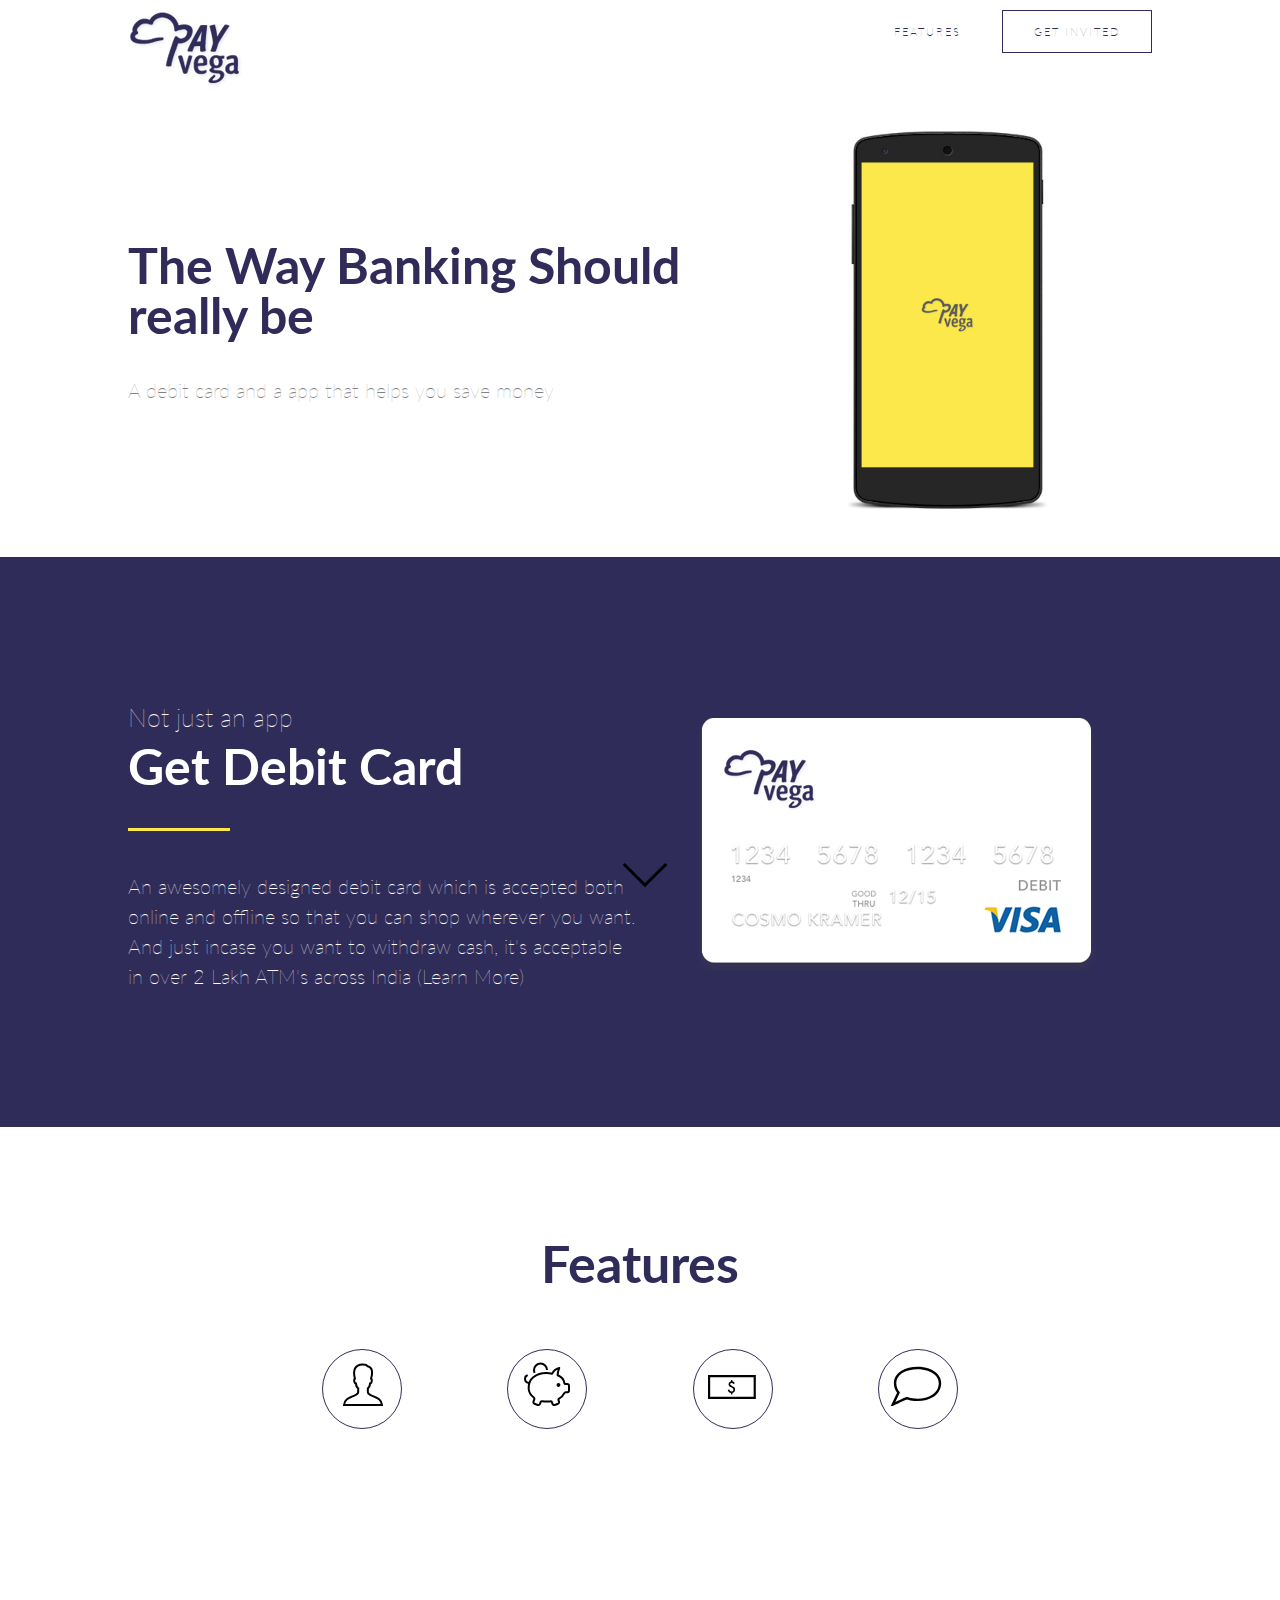
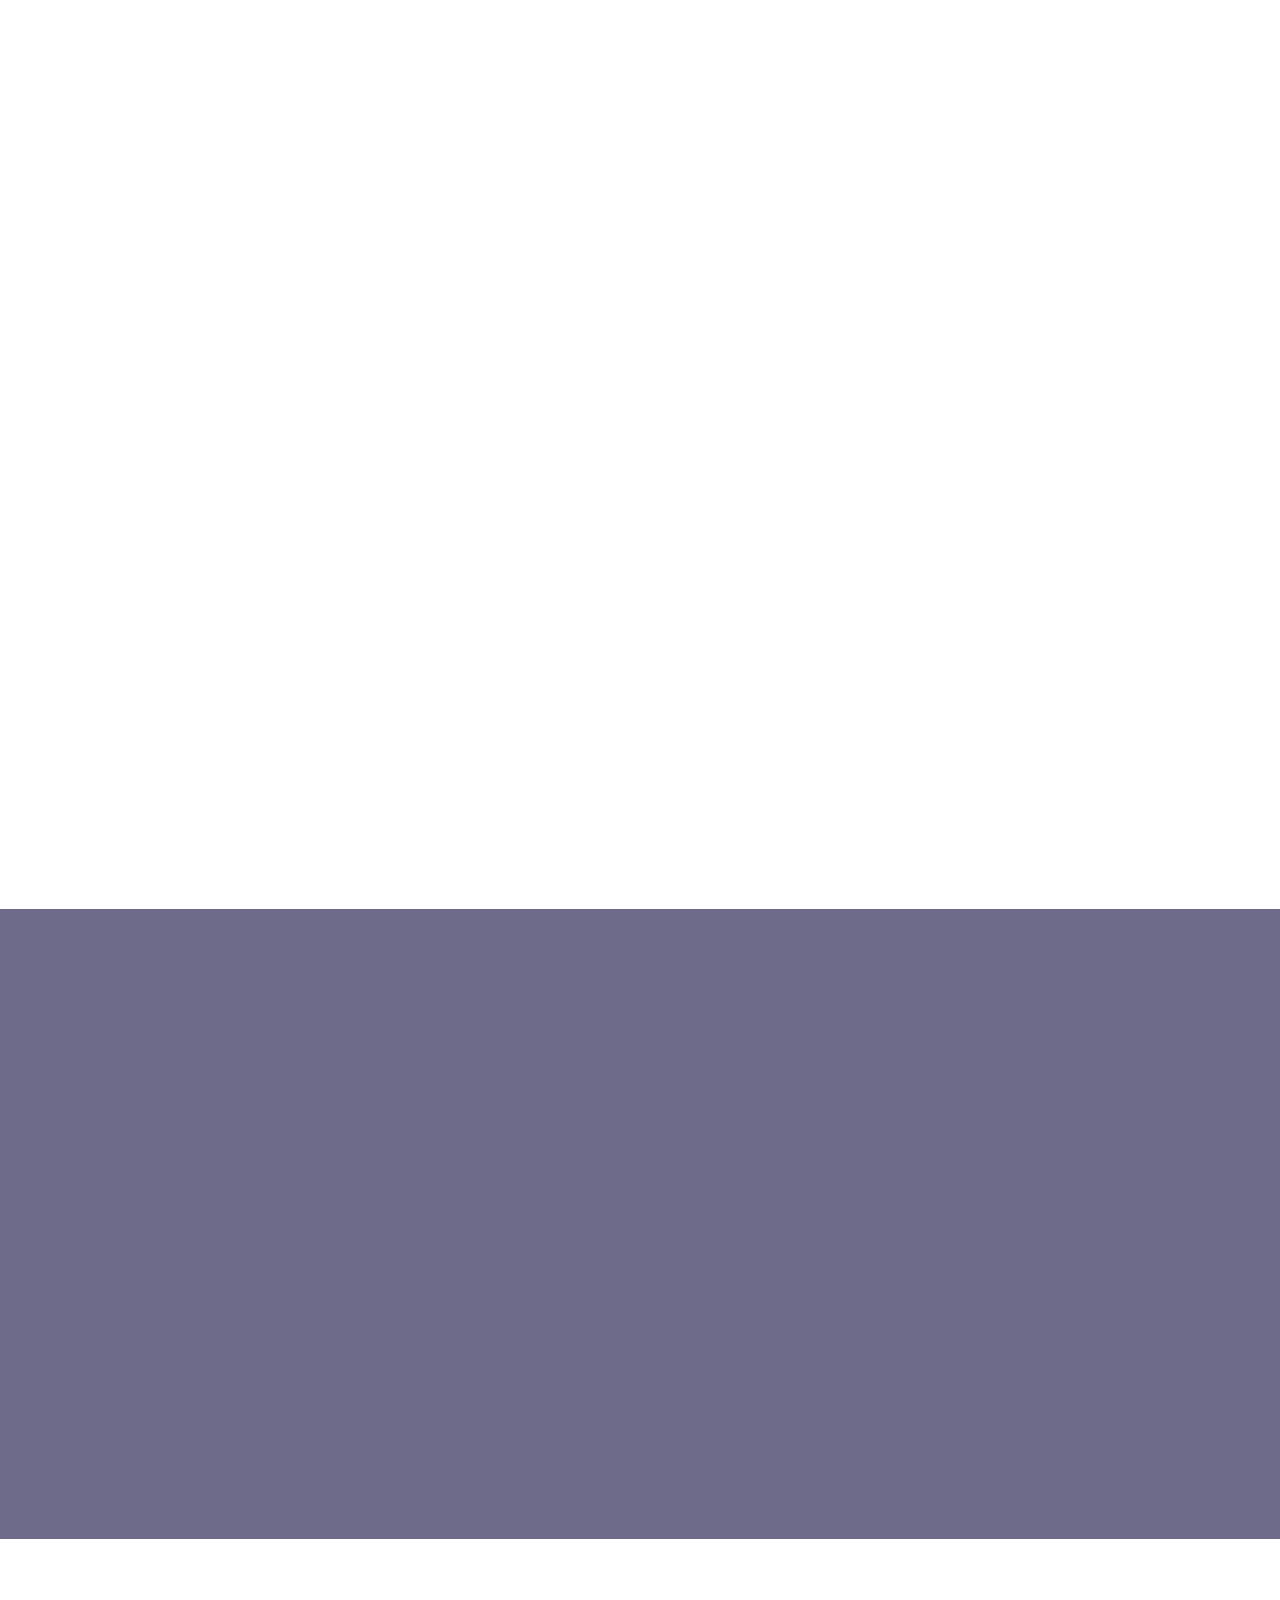
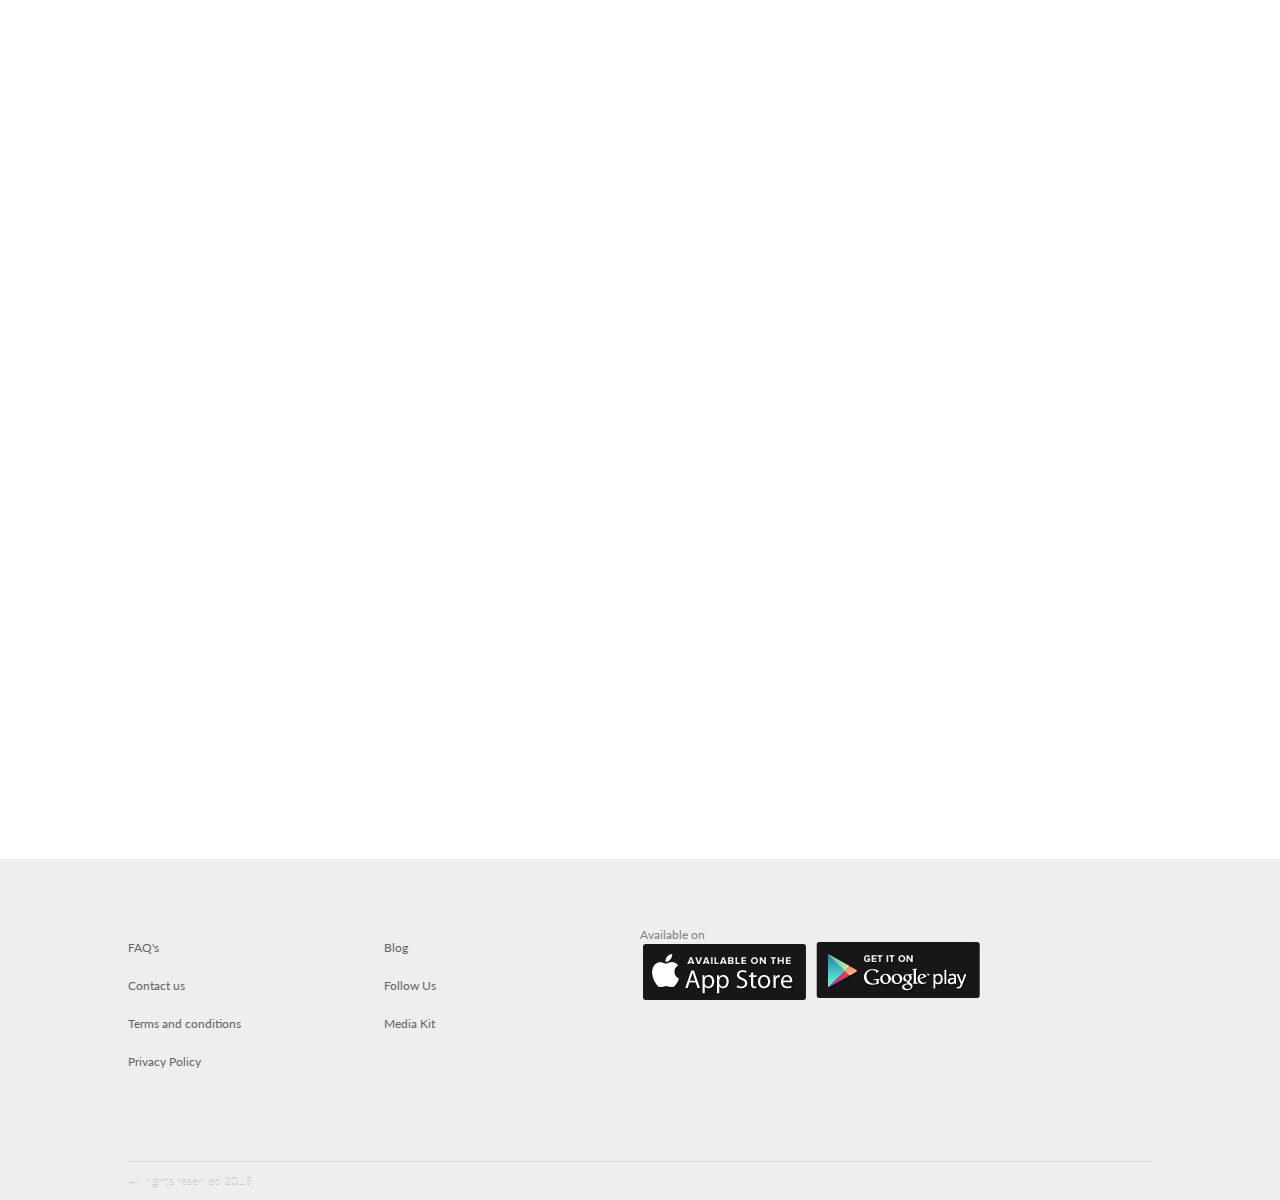
==== index.html @ f462da10 "1st commit" ====
<html>
	<head>
		<title>PayVega</title>
		<link href='http://fonts.googleapis.com/css?family=Lato:700,300' rel='stylesheet' type='text/css'>
		<meta name="viewport" content="width=device-width, initial-scale=1.0">
		<link rel="stylesheet" href="./css/base.css">
		<link rel="stylesheet" href="./css/style.css">
		<link rel="stylesheet" href="./css/animate.css">
		<script type="text/javascript" src="./js/wow.min.js"></script>
		<script type="text/javascript" src="./js/skrollr.min.js"></script>
	</head>
	<body>
		<div class="more-to-come bounce">
			<span class="icon">
				<svg xmlns="http://www.w3.org/2000/svg" xmlns:xlink="http://www.w3.org/1999/xlink" enable-background="new 0 0 50 50" height="50px" id="Layer_1" version="1.1" viewBox="0 0 50 50" width="50px" xml:space="preserve"><rect fill="none" height="50" width="50"/><polygon points="47.25,15 45.164,12.914 25,33.078 4.836,12.914 2.75,15 25,37.25 "/></svg>
			</span>
		</div>
		<header class="pg-header">
			<div class="wrapper">
				<nav class="pg-navbar">
					<a href="/">
						<img src="./img/payvega.png" alt="paynega">
					</a>
					<ul class="nav-links">
						<li><a href="" class="btn _uno">get invited</a></li>
						<li><a href="#features" class="btn features">features</a></li>
					</ul>
				</nav>
			</div>
		</header>
		<div class="clear">&nbsp;</div>
		<section class="banking-should">
			<div class="wrapper">
				<div class="container">
					<div class="div-60 wow bounceInDown center" data-wow-delay="0.1s">
						<h1>The Way Banking Should really be</h1>
						<p>A debit card and a app that helps you save money</p>
					</div>
					<div class="div-40 t-center imgSetion wow bounceInDown center" data-wow-delay="0.1s">
						<img src="./img/mobile.png" alt="PayVeg mobile">
					</div>
				</div>
			</div>
		</section>
		<div class="clear">&nbsp;</div>
		<section class="getting-card clearfix">
			<div class="wrapper">
				<div class="container">
					<div class="div-50 wow bounceInDown center" data-wow-delay="0.1s">
						<h1 class="yellow-br"><span>Not just an app</span><br>Get Debit Card</h1>
						<p>An awesomely designed debit card which is accepted both online and offline so that you can shop wherever you want. And just incase you want to withdraw cash, it's acceptable in over 2 Lakh ATM's across India (Learn More)</p>
					</div>
					<div class="div-50 t-center imgSetion wow bounceInDown center" data-wow-delay="0.1s">
						<img src="./img/card.png" alt="PayVeg mobile">
					</div>
				</div>
			</div>
		</section>
		<div class="clear">&nbsp;</div>
		<section class="quick-should" id="features">
			<div class="wrapper">
				<h2 class="head">Features</h2>
				<div class="list">
					<span class="icon">
						<i><?xml version="1.0" ?><svg enable-background="new 0 0 50 50" height="70px" id="Layer_1" version="1.1" viewBox="0 0 50 50" width="50px" xml:space="preserve" xmlns="http://www.w3.org/2000/svg" xmlns:xlink="http://www.w3.org/1999/xlink"><rect fill="none" height="50" width="50"/><path d="M30.933,32.528  c-0.146-1.612-0.09-2.737-0.09-4.21c0.73-0.383,2.038-2.825,2.259-4.888c0.574-0.047,1.479-0.607,1.744-2.818  c0.143-1.187-0.425-1.855-0.771-2.065c0.934-2.809,2.874-11.499-3.588-12.397c-0.665-1.168-2.368-1.759-4.581-1.759  c-8.854,0.163-9.922,6.686-7.981,14.156c-0.345,0.21-0.913,0.878-0.771,2.065c0.266,2.211,1.17,2.771,1.744,2.818  c0.22,2.062,1.58,4.505,2.312,4.888c0,1.473,0.055,2.598-0.091,4.21C19.367,37.238,7.546,35.916,7,45h38  C44.455,35.916,32.685,37.238,30.933,32.528z" fill="none" stroke="#000000" stroke-linecap="round" stroke-miterlimit="10" stroke-width="2"/></svg></i>
					</span>
					<span class="icon">
						<i><?xml version="1.0" ?><svg enable-background="new 0 0 50 50" height="60px" id="Layer_1" version="1.1" viewBox="0 -5 50 50" width="50px" xml:space="preserve" xmlns="http://www.w3.org/2000/svg" xmlns:xlink="http://www.w3.org/1999/xlink"><rect fill="none" height="50" width="50"/><g><path d="M25,10.062   c0-3.59-2.913-6.5-6.5-6.5c-3.593,0-6.5,2.91-6.5,6.5c0,1.007,0.23,1.955,0.642,2.8" fill="none" stroke="#000000" stroke-linejoin="round" stroke-miterlimit="10" stroke-width="2"/></g><path d="  M45.375,24.029h-1.627c-0.848,0-1.25-0.377-1.312-0.762c-0.443-2.789-2.255-6.413-6.809-8.003c-0.044-2.523,0.519-4.343,1.615-7.304  c-2.547,0.639-5.361,2.026-7.027,5.7c-1.877-0.459-3.883-0.707-5.978-0.707c-5.485,0-9.622,1.664-12.934,4.242  c-2.991,2.329-4.87,6.229-4.647,11.549c0.168,4.013,2.963,7.075,5.107,8.79c0.309,0.244,0.925,0.635,0.603,1.632  c-0.323,0.995-0.903,2.384-0.903,2.384c-0.338,0.886,0.111,1.881,0.996,2.218l3.218,1.216c0.886,0.338,1.881-0.109,2.218-0.996  c0,0,0.428-1.115,0.776-2.045c0.661-1.748,1.065-0.33,5.566-0.33c4.677,0,5.149-0.912,5.638,0.52  c0.313,0.935,0.703,1.855,0.703,1.855c0.334,0.887,1.33,1.334,2.219,0.996l3.214-1.216c0.888-0.337,1.338-1.332,0.999-2.218  l-0.516-1.365c0,0-0.525-0.9,0.6-1.511c2.242-1.22,3.932-3.071,5.028-5.357c0.233-0.49,0.577-1.156,1.626-1.156h1.627  c0.896,0,1.625-0.729,1.625-1.624v-4.879C47,24.761,46.271,24.029,45.375,24.029z" fill="none" stroke="#000000" stroke-linecap="round" stroke-linejoin="round" stroke-miterlimit="10" stroke-width="2"/><path d="M36.48,26.922c-1.059,0-1.916-0.857-1.916-1.914c0-1.055,0.857-1.912,1.916-1.912c1.056,0,1.91,0.857,1.91,1.912  C38.391,26.064,37.536,26.922,36.48,26.922z"/><path d="  M6.826,23.096c0,0-3.826-0.876-3.826-4.327c0-1.415,0.714-2.717,1.963-3.256" fill="none" stroke="#000000" stroke-linecap="round" stroke-linejoin="round" stroke-miterlimit="10" stroke-width="2"/></svg></i>
					</span>
					<span class="icon">
						<i><?xml version="1.0" ?><svg height="50px" version="1.1" viewBox="0 -10 23 20" width="50px" xmlns="http://www.w3.org/2000/svg" xmlns:sketch="http://www.bohemiancoding.com/sketch/ns" xmlns:xlink="http://www.w3.org/1999/xlink"><title/><defs><path d="M0,0 L0,11 L22,11 L21.9999999,0 L0,0 Z M1,1 L1,10 L21,10 L21,1 L1,1 Z M11.2127958,2.25244141 L11.2127958,2.9183636 C11.4800721,2.96139961 11.6986464,3.04973534 11.8685254,3.18337346 C12.0384043,3.31701157 12.2003532,3.52199578 12.3543768,3.79833222 L11.6918521,4.16866651 C11.4925275,3.80625806 11.2320503,3.62505655 10.9104128,3.62505655 C10.7110882,3.62505655 10.5457418,3.68394704 10.4143687,3.80172978 C10.2829957,3.91951253 10.2173101,4.06673876 10.2173101,4.24341287 C10.2173101,4.40423162 10.2705381,4.53786774 10.3769955,4.64432522 C10.481188,4.74851765 10.6918347,4.87196117 11.0089421,5.0146595 C11.2830135,5.13923741 11.5095154,5.25645213 11.6884546,5.36630719 C11.8673937,5.47616225 12.0021624,5.58205188 12.0927645,5.68397926 C12.3487154,5.9603157 12.476689,6.29440598 12.476689,6.68626012 C12.476689,7.0713191 12.361173,7.41107192 12.1301376,7.70552879 C11.9013673,7.9977206 11.5955898,8.19477724 11.2127958,8.29670462 L11.2127958,9 L10.6182225,9 L10.6182225,8.31708999 C10.1742721,8.2446083 9.83565179,8.09171953 9.60235135,7.85841909 C9.36905091,7.62511865 9.19690948,7.26498065 9.08592189,6.7779943 L9.83338558,6.62170644 C9.93531296,6.96599446 10.059889,7.21174901 10.2071174,7.35897744 C10.361141,7.49941072 10.5661252,7.5696263 10.8220762,7.5696263 C11.071232,7.5696263 11.2796137,7.48921813 11.4472276,7.32839938 C11.6125765,7.16984568 11.6952497,6.96486148 11.6952497,6.71344062 C11.6952497,6.48920039 11.6261666,6.30913139 11.4879984,6.17322822 C11.4177817,6.10754169 11.3141571,6.03336232 11.1771214,5.9506879 C11.0400857,5.86801347 10.865113,5.77797897 10.6521981,5.6805817 C10.2127778,5.4835221 9.92398793,5.3023206 9.78581971,5.13697174 C9.56610958,4.89008098 9.45625617,4.59449603 9.45625617,4.250208 C9.45625617,4.0871242 9.48230389,3.93536793 9.5344001,3.79493466 C9.58649632,3.65450139 9.66180819,3.52709408 9.76033799,3.41270891 C9.85886779,3.29832374 9.98061255,3.19922917 10.1255759,3.11542221 C10.2705393,3.03161526 10.4347532,2.96592971 10.6182225,2.9183636 L10.6182225,2.25244141 L11.2127958,2.25244141 Z" id="path-1"/></defs><g fill="none" fill-rule="evenodd" id="miu" stroke="none" stroke-width="1"><g id="business_money_cash_salary_outline_stroke"><use fill="#000000" fill-rule="evenodd" xlink:href="#path-1"/><use fill="none" xlink:href="#path-1"/></g></g></svg></i>
					</span>
					<span class="icon">
						<i><svg xmlns="http://www.w3.org/2000/svg" xmlns:xlink="http://www.w3.org/1999/xlink" style="enable-background:new 0 0 91.635 72.824;" version="1.1" viewBox="-20 -30 140 100" xml:space="preserve"><g id="chat"><path d="M0,72.824L12.421,46.77c-3.786-4.877-5.704-10.579-5.704-16.97c0-9.335,4.712-17.143,13.627-22.577   C27.983,2.565,38.218,0,49.165,0C63.571,0,76.672,4.508,84.21,12.06c4.939,4.947,7.437,10.932,7.425,17.786   c-0.017,9.946-4.717,18.279-13.591,24.099c-7.654,5.019-17.907,7.783-28.869,7.783c-6.609,0-13.133-1.038-18.926-3.007   c-9.608,3.688-24.41,11.153-24.562,11.23L0,72.824z M49.165,4.351c-10.159,0-19.59,2.339-26.556,6.586   c-5.265,3.21-11.541,9.088-11.541,18.862c0,5.814,1.871,10.943,5.561,15.247l0.921,1.075L9.368,63.284   c5.497-2.663,13.895-6.601,20.089-8.916l0.746-0.279l0.749,0.269c5.515,1.975,11.816,3.019,18.223,3.019   c10.124,0,19.529-2.511,26.483-7.071c5.293-3.471,11.607-9.84,11.626-20.467c0.01-5.657-2.061-10.605-6.153-14.705   C74.391,8.382,62.441,4.351,49.165,4.351z"/></g><g id="Слой_1"/></svg></i>
					</span>
				</div>
				<div class="clear">&nbsp;</div>
				<div class="container">
					<div class="div-40 t-center imgSetion wow bounceInDown center" data-wow-delay="0.1s">
						<img src="./img/mobile-1.png" alt="PayVeg mobile">
					</div>
					<div class="div-60 wow bounceInDown center" data-wow-delay="0.1s">
						<h1>Quick account opening<br></span></span></h1>
						<p>Body - No branches. Open your account online with a few simple steps and we will mail your debit card immediately. No xeroxes no paperwork, really easy (Learn More)</p>
					</div>
				</div>
			</div>
		</section>
		<div class="clear">&nbsp;</div>
		<section class="safe-secure">
			<div class="wrapper">
				<div class="container">
					<div class="div-100">
						<div class="box-720 wow bounceInDown center" data-wow-delay="0.1s">
							<h1 class="yellow-br"><span>PayVega was built to be</span><br>Safe and Secure</h1>
							<p>At PayVega, we value your security as much as you do, Our team works constantly to protect the security of tour account, and takes steps 24 x 7 x 365 to provide. A secure experience for you</p>
							<a href="" class="btn _trans">Learn more</a>
						</div>
					</div>
				</div>
			</div>
		</section>
		<div class="clear">&nbsp;</div>
		<section class="whats-now t-center">
			<div class="wrapper">
				<div class="container">
					<div class="div-100">
						<div class="box-720 wow bounceInDown center" data-wow-delay="0.1s">
							<h1>What Now?</h1>
							<p>Let's get started. Enter your email address.</p>
							<input class="input-text" type="text" placeholder="Enter Email Address">
							<a href="" class="btn _cuatro">Send invite</a>
						</div>
					</div>
				</div>
			</div>
		</section>
		<div class="clear">&nbsp;</div>
		<footer class="pg-footer">
			<div class="wrapper">
				<div class="div-25">
					<ul>
						<li><a href="./faqs.html">FAQ's</a></li>
						<li><a href="./contact-us.html">Contact us</a></li>
						<li><a href="./terms.html">Terms and conditions</a></li>
						<li><a href="./privacy-policy.html">Privacy Policy</a></li>
					</ul>
				</div>
				<div class="div-25">
					<ul>
						<li><a href="">Blog</a></li>
						<li><a href="">Follow Us</a></li>
						<li><a href="">Media Kit</a></li>
					</ul>
				</div>
				<div class="div-50">
					<label>Available on</label><br>
					<a href=""><img src="./img/apple.png" alt="Payveg on IOS"></a>
					<a href=""><img src="./img/android.png" alt="Payveg on Google play"></a>
				</div>
				<div class="div-100 all-right-div">
					All rights reserved 2015
				</div>
			</div>
		</footer>
		<script src="https://ajax.googleapis.com/ajax/libs/jquery/2.1.3/jquery.min.js"></script>
		<script type="text/javascript">
			//new WOW().init();
			var wow = new WOW(
			    {
			    	boxClass:     'wow',      // default
			    	animateClass: 'animated', // default
			    	offset:       '0',     // default
			    	mobile:       true,       // default
			    	live:         true,        // default
			    	lazyLoad:     true,
			    	lazyLoadOffset: '0'
			    }
			  )
			wow.init();
			$(document).ready(function(){
				$(".features").on("click", function(){
					$("html,body").animate({scrollTop: $("#features").offset().top}, "slow");
				});
			});
			$(window).on("scroll", function(){
				if($(window).scrollTop() <= $(".whats-now").offset().top){
					$(".more-to-come").fadeIn();
				} else {
					$(".more-to-come").fadeOut();
				}
			});

			// var s = skrollr.init({
			// 	edgeStrategy: 'set',
			// 	easing: {
			// 		WTF: Math.random,
			// 		inverted: function(p) {
			// 			return 1-p;
			// 		}
			// 	}
			// });
		</script>
	</body>
</html>
---- css/base.css ----
html, body, div, span, object, iframe,h1, h2, h3, h4, h5, h6, p, blockquote, pre,abbr, address, cite, code,del, dfn, em, img, ins, kbd, q, samp,small, strong, sub, sup, var,b, i,dl, dt, dd, ol, ul, li,fieldset, form, label, legend,table, caption, tbody, tfoot, thead, tr, th, td,article, aside, canvas, details, figcaption, figure,footer, header, hgroup, menu, nav, section, summary,time, mark, audio, video, textarea  { margin:0;    padding:0;    border:0;    outline:0;    font-size:12px;    vertical-align:baseline;    background:transparent; }
body {line-height:1;  color:#828282; background: #ffffff}
article,aside,details,figcaption,figure,footer,header,hgroup,menu,nav,section {display:block;}
ul { list-style:none;}
blockquote, q { quotes:none;}
blockquote:before, blockquote:after,q:before, q:after { content:''; content:none;}
a { margin:0; padding:0; vertical-align:baseline; background:transparent;}
/* change colours to suit your needs */
ins { background-color:#ff9; color:#000; text-decoration:none;}/* change colours to suit your needs */mark { background-color:#ff9; color:#000; font-style:italic; font-weight:bold;}del { text-decoration: line-through;}abbr[title], dfn[title] { border-bottom:1px dotted; cursor:help;}table { border-collapse:collapse; border-spacing:0;}/* change border colour to suit your needs */hr { display:block; height:1px; border:0; border-top:1px solid #cccccc; margin:1em 0; padding:0;}input, select { vertical-align:middle;}
a{text-decoration:none;}
* {
  -webkit-box-sizing: border-box;
  -moz-box-sizing: border-box;
  box-sizing: border-box;
}
.clearfix:after {
	visibility: hidden;
	display: block;
	font-size: 0;
	content: " ";
	clear: both;
	height: 0;
}


* html .clearfix             { zoom: 1; } /* IE6 */
*:first-child+html .clearfix { zoom: 1; } /* IE7 */

.pt-color {
	background: #312b59;
}
.p-color {
	background: #2f2c59;
}
.s-color {
	background: #fce84b;
}

::-moz-selection { /* Code for Firefox */
    color: #fff;
    background: #fce84b;
}
::selection { /* Code for Firefox */
    color: #fff;
    background: #fce84b;
}
::-webkit-selection { /* Code for Firefox */
    color: #fff;
    background: #fce84b;
}
::-o-selection { /* Code for Firefox */
    color: #fff;
    background: #fce84b;
}
::-ms-selection { /* Code for Firefox */
    color: #fff;
    background: #fce84b;
}
---- css/style.css ----
.list span, .btn {
  transition: all 200ms,transform 200ms;
  -moz-transition: all 200ms,-moz-transform 200ms;
  -webkit-transition: all 200ms,-webkit-transform 200ms;
  -o-transition: all 200ms,-o-transform 200ms;
}
body {
	font-size: 20px;
	font-family: 'Lato', sans-serif;
}
.clear {
    clear: both;
    display: block;
    overflow: hidden;
    visibility: hidden;
    width: 0;
    height: 10px;
}
.container {
	display: table;
	height: 100%;
	width: 100%;
}
.wrapper {
	max-width: 1400px;
	width: 1024px;
	margin: 0 auto;
	clear: both;
}

.all-right-div {
	padding: 13px 0;
	margin-top: 80px;
	border-top: 1px solid #dadada;
	color: #c7c7c7;
	font-weight: 100;
}

.pg-footer {
	width: 100%;
	background: #eeeeee;
	display: inline-block;
	padding-top: 70px;
}
.pg-footer li a {
	color: #646464;
	padding: 13px 0;
	display: inline-block; 
}

h1 {
	font-size: 50px;
	position: relative;
}

.ta-center {
	color: #302c59;
	margin: 100px auto;
	text-align: center;
}

h1 span {
	font-size: 25px;
	font-weight: 100;
	line-height: 48px;
}
.head {
	font-size: 52px;
	color: #302c59;
	width: 100%;
	text-align: center;
}
h1+p {
	font-size: 20px;
	font-weight: 100;
	margin-top: 35px;
	line-height: 30px;
}

.pg-navbar {
	/*padding-top: 50px;*/
	padding-top: 10px;
	width: 100%;
}
.nav-links {
	float: right;
}
.nav-links li {
	float: right;
}
.nav-links li a{
	color: #322c58;
}
.div-75 {
	float: left;
	width: 75%;
}
.div-60 {
	float: left;
	width: 60%;
}
.div-50 {
	width: 50%;
	float: left;
}
.div-100 {
	width: 100%;
	float: left;
}
.div-40 {
	width: 40%;
	float: left;
}
.div-30 {
	width: 30%;
	float: left;
}
.div-25 {
	width: 25%;
	float: left;
}
/*  Div coloums */
.coloum3 >div{
	width: 33.3333%;
	float: left;
}
.container [class*='div']{
    display: table-cell;
    vertical-align: middle;
    float: none;
	position: relative;
	z-index: 1;
}
.t-center {
	text-align: center;
}

.banking-should h1 {
	color: #312b59;
}
.quick-should h1, .whats-now h1{
	color: #57557a
}
.available a{
	float: left;
	margin-top: 25px;
}
.banking-should {
	/*padding: 100px 0;*/
	height: 450px;
}
.banking-should img {
	width: 200px;
}
.getting-card {
	background: #302c59;
	color: #ffffff;
	height: 570px;
}
.safe-secure {
	height: 630px;
	background: url("../img/safe-bg.jpg") no-repeat;
	background-attachment: fixed;
	background-size: cover;
	overflow: hidden;
	color: #ffffff;
	position: relative;
	text-align: center;
}
.safe-secure:after {
	content: "";
	position: absolute;
	top: 0;
	left: 0;
	height: 100%;
	width: 100%;
	background-color: rgba(48,44,89,.7); 
}
.box-720 {
	width: 720px;
	margin: 0 auto

}
.safe-secure p {
	margin-bottom: 80px;
	line-height: 35px
}
.btn {
	display: inline-block;
	padding: 15px;
	font-weight: 100;
	text-align: center;
	border: 1px solid transparent;
	background-color: transparent;
	font-size: 11px;
	text-transform: uppercase;
	min-width: 150px;
	letter-spacing: 2px;
}
._trans {
	color: #ffffff;
	border-color: rgba(139,135,154, .6);
}
._trans:hover {
	background: rgba(139,135,154, .6);
}
._cuatro {
	color: #ffffff;
	background-color: #302c59;
	border-color: rgba(139,135,154, .6);
}
._cuatro:hover {
	background-color: #57557A;
}
._uno:hover {
	color: #ffffff;
	background-color: #57557A;
}
._uno {
	color: #302c59;
	border-color: #302c59;
}

.input-text {
	font-size: 18px;
	text-align: center;
	font-weight: 100;
	padding:20px 0;
	width: 100%;
	outline: 0;
	margin: 50px 0 30px;
}
.quick-should {
	padding: 100px 0;
}
.list  {
	width: 100%;
	display: inline-block;
	margin: 60px 0;
	text-align: center;
}
.list > span {
	width: 80px;
	height: 80px;
	border-radius: 50%;
	border: 1px solid #302c59;
	display: inline-block;
	margin-left: 10%;
	cursor: pointer;
	vertical-align: top;
}
.list i{
	position: relative;
	display: inline-block;
	width: 100%;
}
.list span:hover {
	background: #fce84a;
	box-shadow: 0 0 0 10px #fce84a;
}
.list span:first-child {
	margin-left: 0;
}

/*contact us*/
.contact-us {
	background: #fce84a;
}
.contact-us .page-head {
	text-align: center;
	color: #2f2c58;
	height: 295px;
	display: table;
	width: 100%;
}
.contact-us .page-head>div {
	display: table-cell;
	vertical-align: middle;
}

.contact-us-details {
	text-align: center;
	margin: 110px 0;
	display: inline-block;
	width: 100%;
	color: #4c4c4c;
}
.contact-us-details h3 {
	font-size: 20px;
	color: #302c59;
	margin: 30px 0;
}
.contact-us-details p {
	font-size: 18px;
	line-height: 30px;
}
.contact-us-details .icon {
	display: inline-block;
	width: 55px;
}.contact-us-details .icon svg {
	fill: #302c59;
}
.contact-us-details p a {
	border-bottom: 1px solid #cfcfcf;
	display: inline-block;
	padding-bottom: 8px;
	margin-bottom: 8px;
	color: #4c4c4c;
}

/*Faq*/
.faq {
	background: url("../img/safe-bg.jpg") no-repeat;
	background-attachment: fixed;
	background-size: cover;
	overflow: hidden;
	color: #ffffff;
	position: relative;
}

.faq:after {
	content: "";
	position: absolute;
	top: 0;
	left: 0;
	height: 100%;
	width: 100%;
	background-color: rgba(48,44,89,.8); 
}
.faq .wrapper {
	position: relative;
	z-index: 1;
}
.faq .nav-links li a {
	color: #ffffff
}
.faq .nav-links li a._uno {
	background: #ffffff;
	color: #322c58
}

.faq .page-head {
	text-align: center;
	display: table;
	position: relative;
	height: 290px;
	z-index: 1;
	width: 100%;
}
.faq .page-head>div {
	display: table-cell;
	vertical-align: middle;
}
.faq .yellow-br:after {
	left: 40%;
}
.faq-list a{
	display: inline-block;
	padding: 28px 0 15px;
	font-size: 16px;
	color: #666666;
	border-bottom: 1px solid #f1f1f1;
	width: 100%;
}
.faq-list a._active {
	color: #302c59;
	position: relative;
}
.faq-list a._active:after {
	content: "";
	position: absolute;
	bottom: 14px;
	right: 10px;
	border: 8px solid transparent;
	border-left-color: #302c59;
}
.faq-list a:hover {
	color: #302c59;
}
.faq-container .div-25{
	padding-right: 40px;
}
.faq-container .div-75{
	padding-left: 40px;
}
.faq-container {
	padding: 100px 0;
	font-size: 14px;
}
.faq-container .block {
	display: none;
}
.faq-container .block h1 {
	font-size: 30px;
	font-weight: normal;
}
.faq-container .block .box {
	margin-top: 60px;	
}
.faq-container .question {
	font-size: 18px;
	color: #302c59;
	margin-bottom: 30px;
}
.faq-container .answer {
	font-size: 14px;
	line-height: 22px;
}
.faq-container .block .yellow-br {
	margin-bottom: 50px;
}
.faq-container .block .yellow-br:after {
	bottom: -25px;
	width: 60px;
}
/* Resposive code starts here */
@media (max-width: 1024px) {
	.wrapper  {
		width: 90%;
	}
}
@media (max-width: 720px) {
	/*Coloums 100*/
	.coloum3>div {
		width: 100%;
	}
	/*Div 100*/
	.div-25, .div-30,.div-40,.div-50,.div-60, .box-720 {
		width: 100%;
		float: left;
	}
	.container .div-25, .container .div-30, .container .div-40, .container .div-50,.div-60, .container .box-720{
		display: inline-block !important;
		width: 100%;
		float: left;
		padding: 20px 0;
		text-align: center;
	}
	h1.yellow-br:after{
		left: 40%;
	}
	.banking-should {
		padding: 50px 0;
		height: auto;
	}
	.container img {
		width: 80%
	}
	.pg-navbar {
		text-align: center;
	}
	.nav-links {
		display: none;
	}
	.getting-card {
		height: auto;
		padding-bottom: 40px;
	}
}
h1.yellow-br {
	margin-bottom: 80px;
}
h1.blue-br {
	margin-bottom: 70px;
}
.yellow-br:after{
	content: "";
	position: absolute;
	width: 20%;
	height: 3px;
	background: #fce84a;
	bottom: -40px;
	left: 0;
}
.blue-br:after{
	content: "";
	position: absolute;
	width: 20%;
	height: 3px;
	background: #2f2c58;
	bottom: -40px;
	left: 40%;
}
.safe-secure h1.yellow-br:after{
	left: 40%;
}

/* More to come */

@-moz-keyframes bounce {
	0%, 20%, 50%, 80%, 100% {
		-moz-transform: translateY(0);
		transform: translateY(0);
	}
	40% {
		-moz-transform: translateY(-30px);
		transform: translateY(-30px);
	}
	60% {
		-moz-transform: translateY(-15px);
		transform: translateY(-15px);
	}
}
@-webkit-keyframes bounce {
	0%, 20%, 50%, 80%, 100% {
		-webkit-transform: translateY(0);
		transform: translateY(0);
	}
	40% {
		-webkit-transform: translateY(-30px);
		transform: translateY(-30px);
	}
	60% {
		-webkit-transform: translateY(-15px);
		transform: translateY(-15px);
	}
}
@keyframes bounce {
	0%, 20%, 50%, 80%, 100% {
		-moz-transform: translateY(0);
		-ms-transform: translateY(0);
		-webkit-transform: translateY(0);
		transform: translateY(0);
	}
	40% {
		-moz-transform: translateY(-30px);
		-ms-transform: translateY(-30px);
		-webkit-transform: translateY(-30px);
		transform: translateY(-30px);
	}
	60% {
		-moz-transform: translateY(-15px);
		-ms-transform: translateY(-15px);
		-webkit-transform: translateY(-15px);
		transform: translateY(-15px);
	}
}
.bounce {
	-moz-animation: bounce 2s infinite;
	-webkit-animation: bounce 2s infinite;
	animation: bounce 2s infinite;
}

.more-to-come {
	position: fixed;
	bottom: 0;
	left: 0;
	width: 100%;
	text-align: center;
	z-index: 2;
}
.more-to-come span {
	width: 40px;
	display: inline-block;
}

*/


html, body {
	width:100%;
	height:100%;
	padding:0;
	margin:0;
	overflow-x:hidden;
}

.skrollable {
	/*
	 * First-level skrollables are positioned relative to window
	 */
	position:fixed;

	/*
	 * Skrollables by default have a z-index of 100 in order to make it easy to position elements in front/back without changing each skrollable
	 */
	z-index:100;
}

.skrollr-mobile .skrollable {
	/*
		May cause issues on Android default browser (see #331 on GitHub).
	*/
	position:absolute;
}

.skrollable .skrollable {
	/*
	 * Second-level skrollables are positioned relative their parent skrollable
	 */
	position:absolute;
}

.skrollable .skrollable .skrollable {
	/*
	 * Third-level (and below) skrollables are positioned static
	 */
	position:static;
}
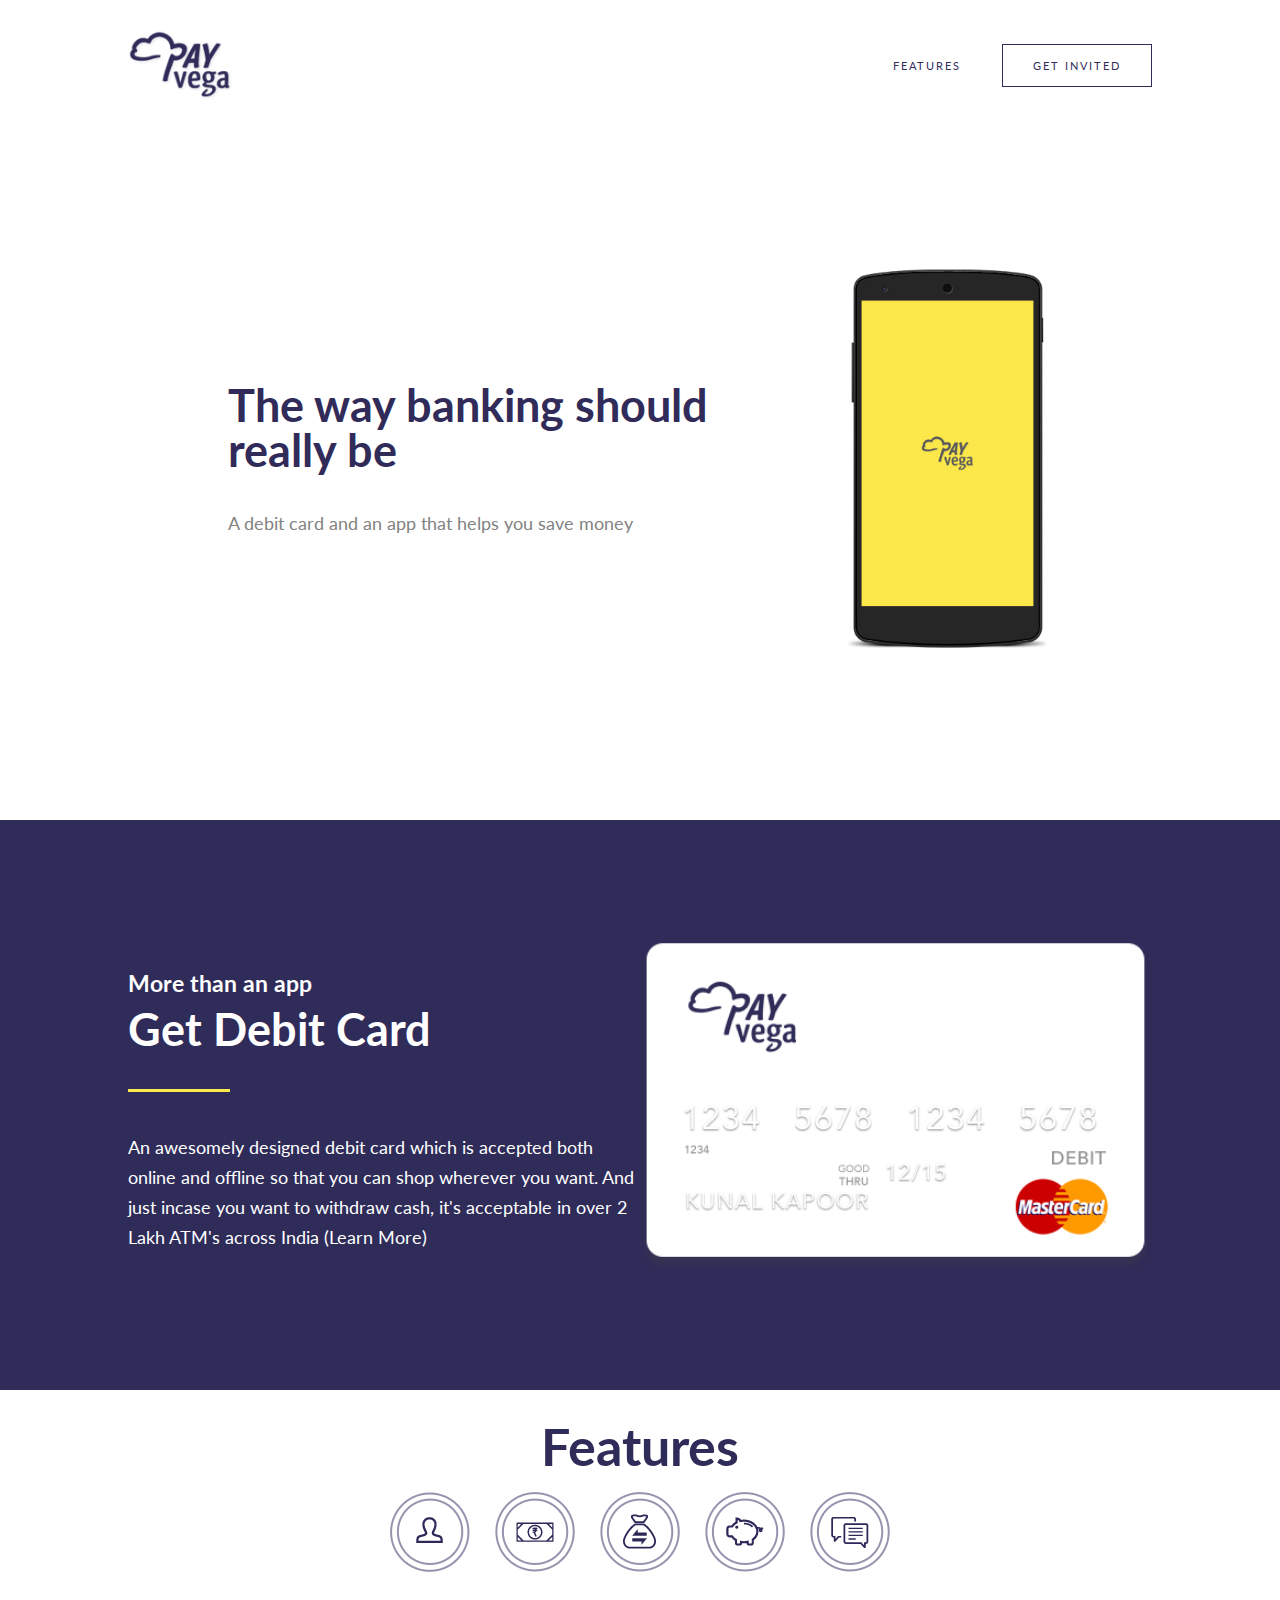
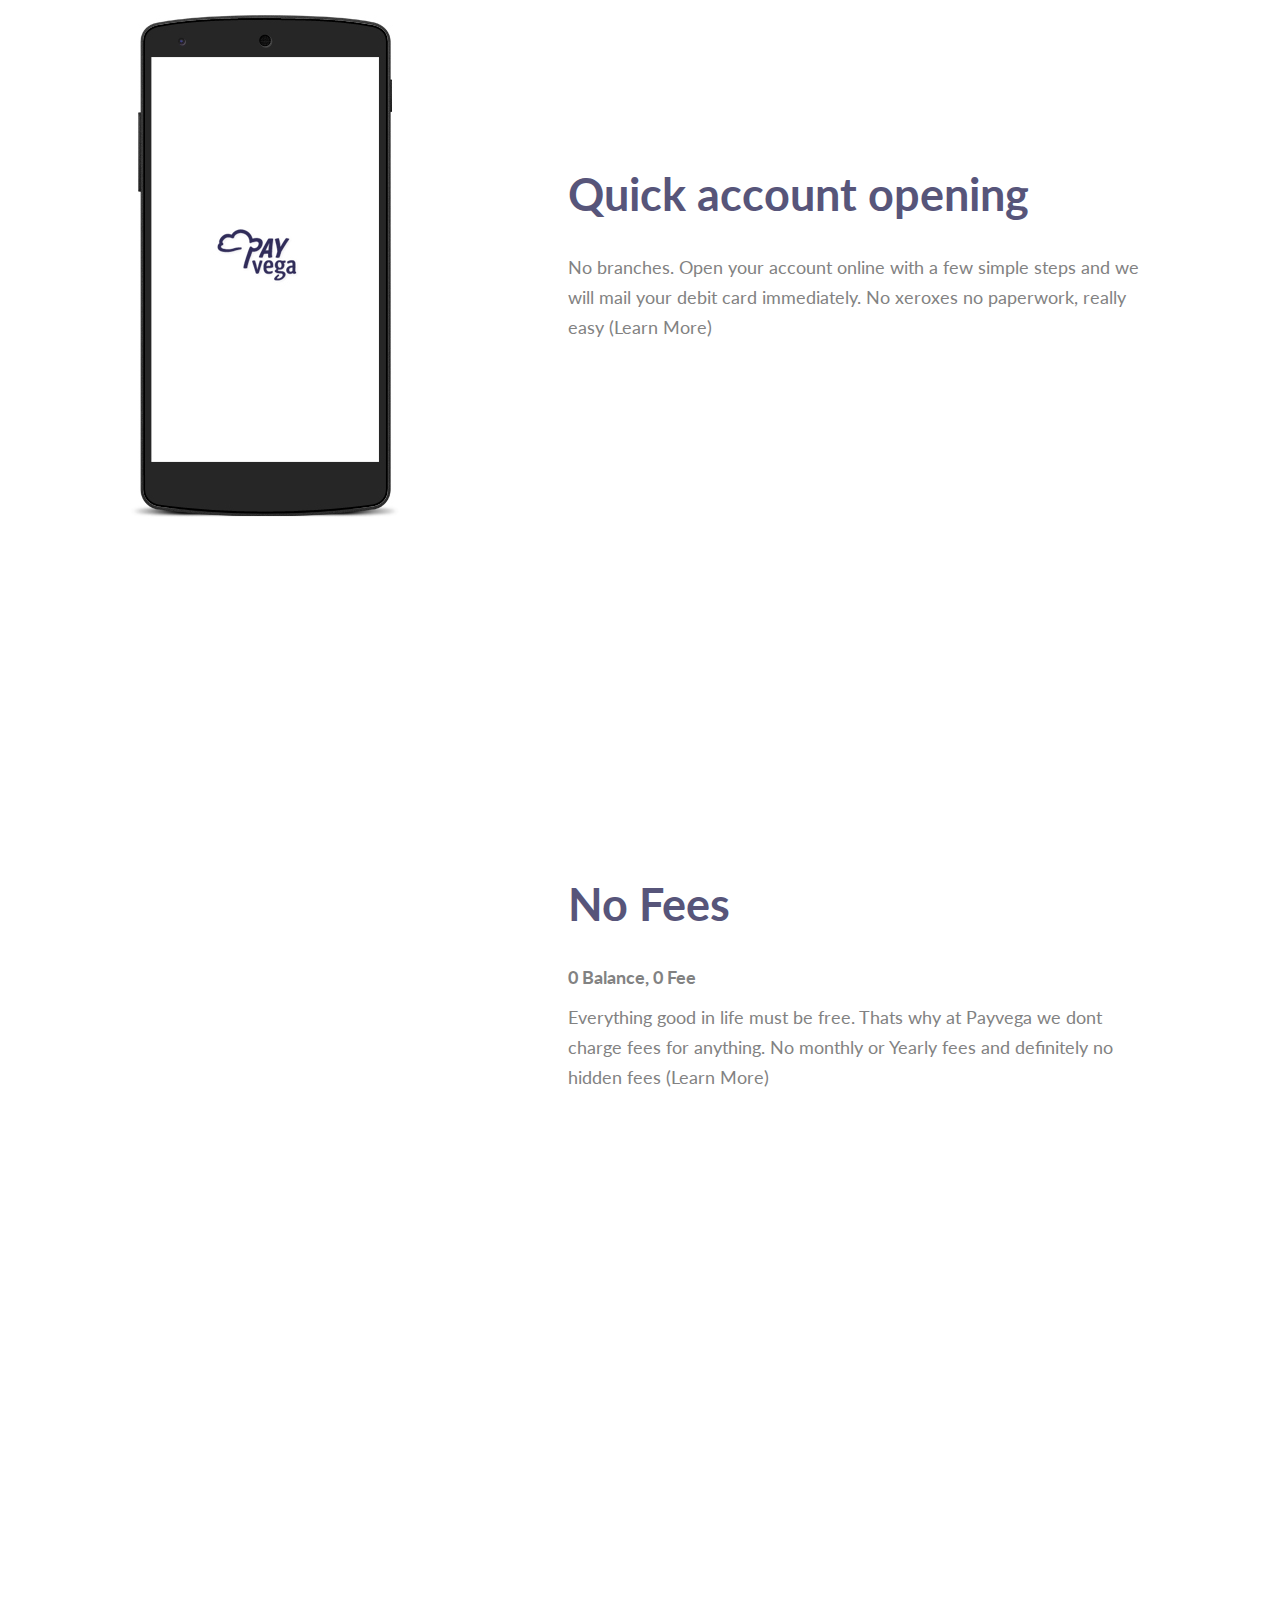
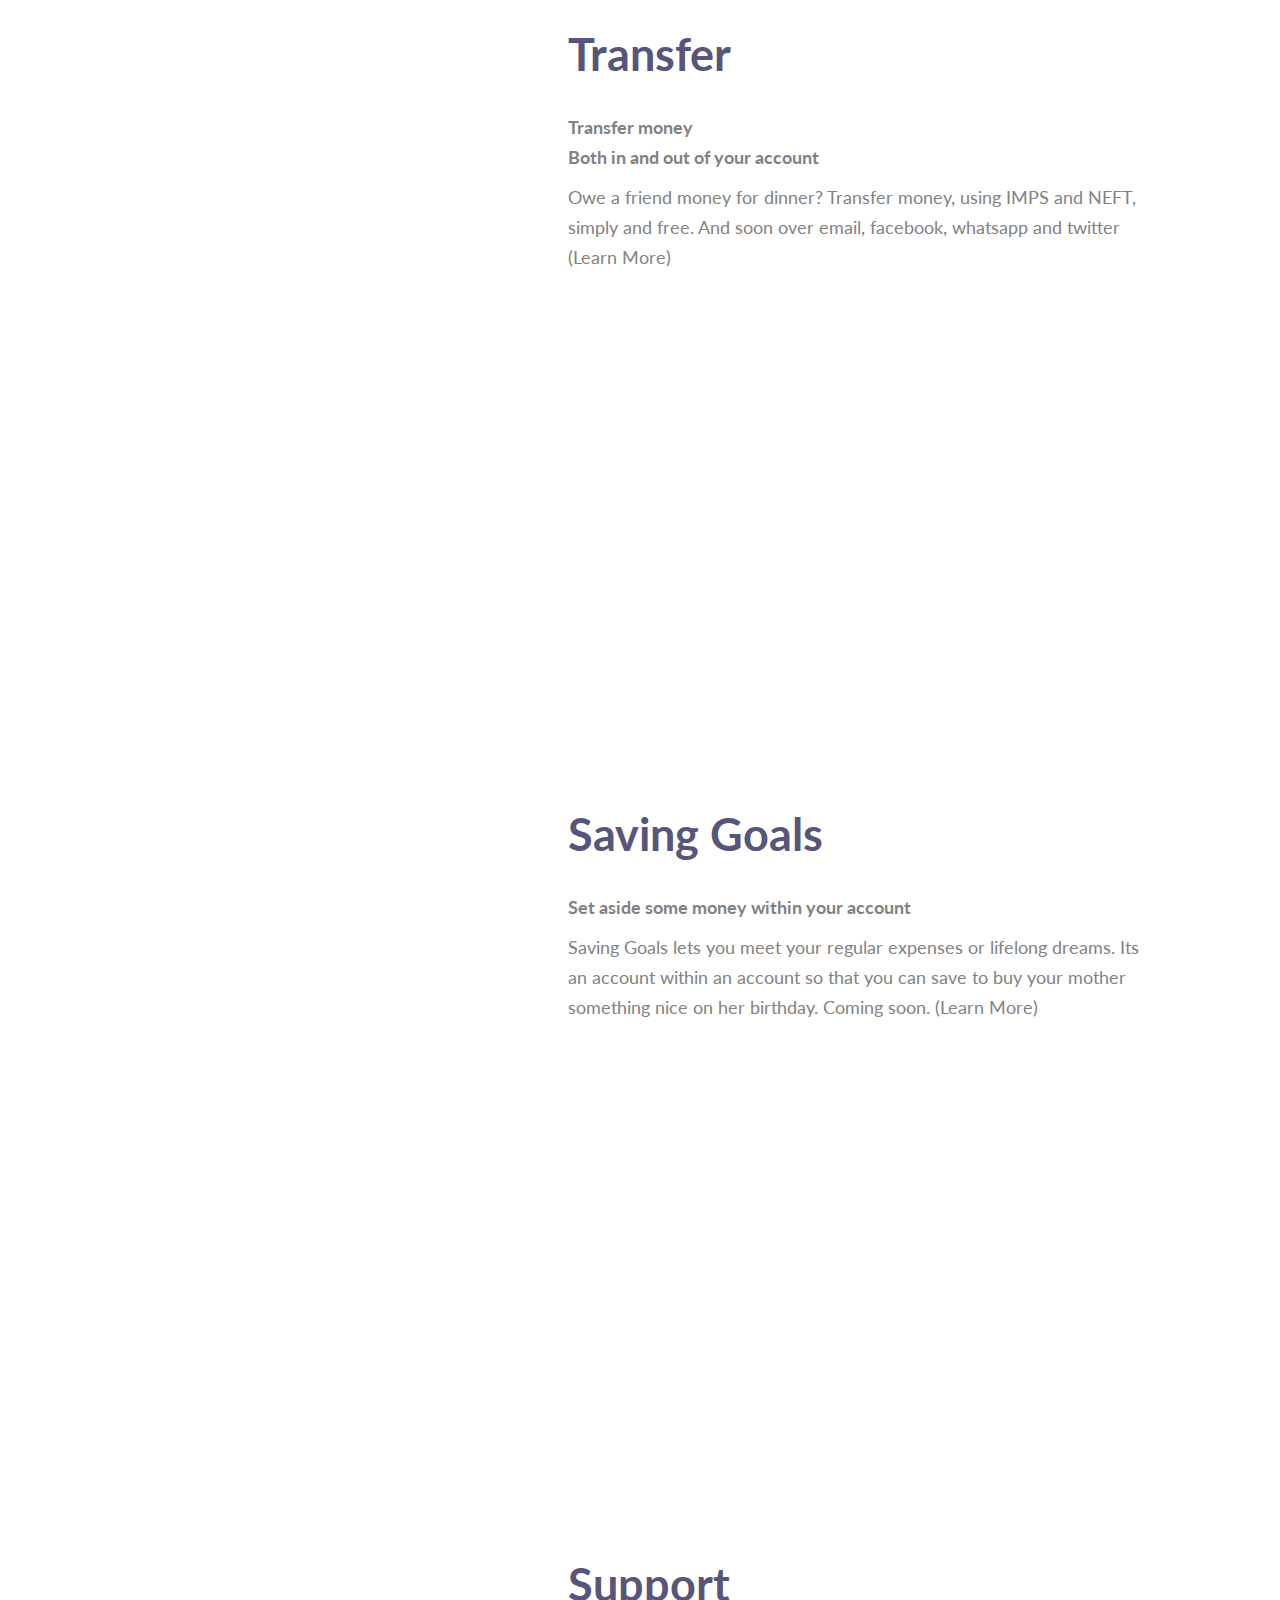
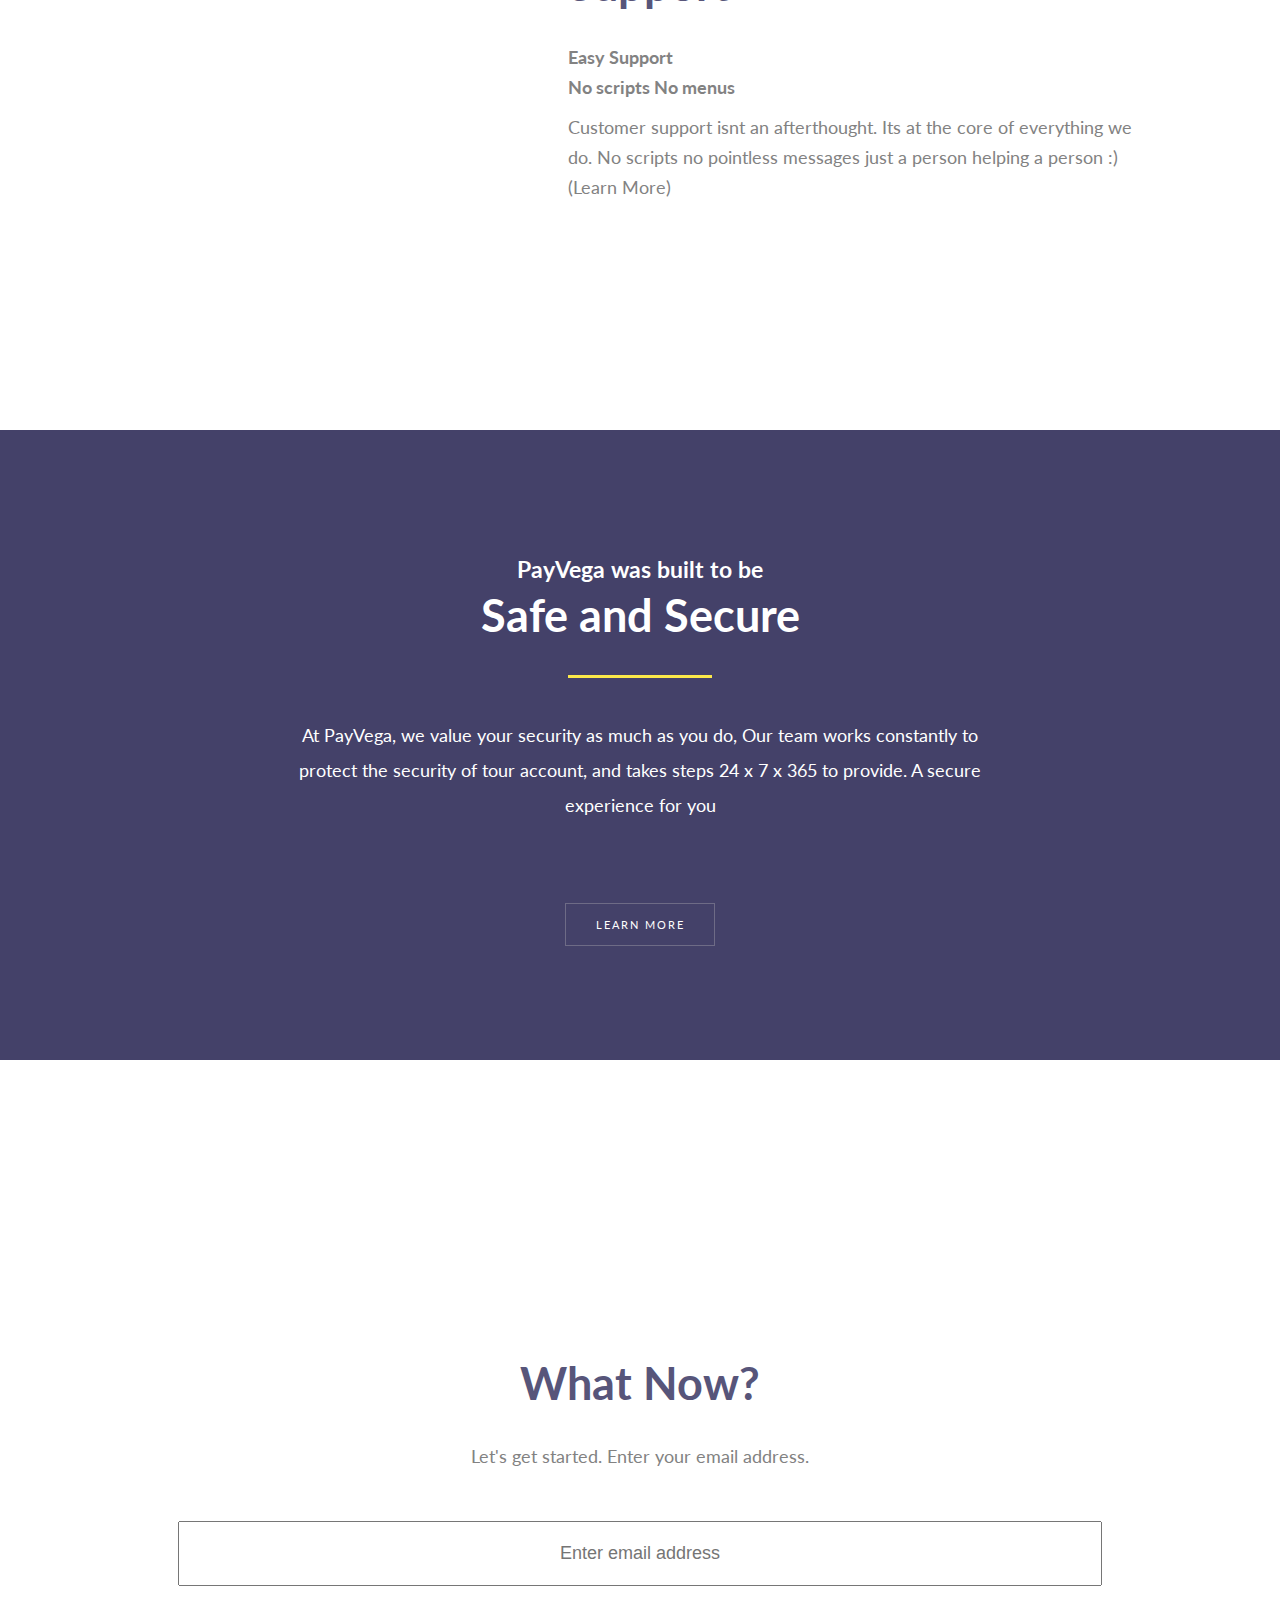
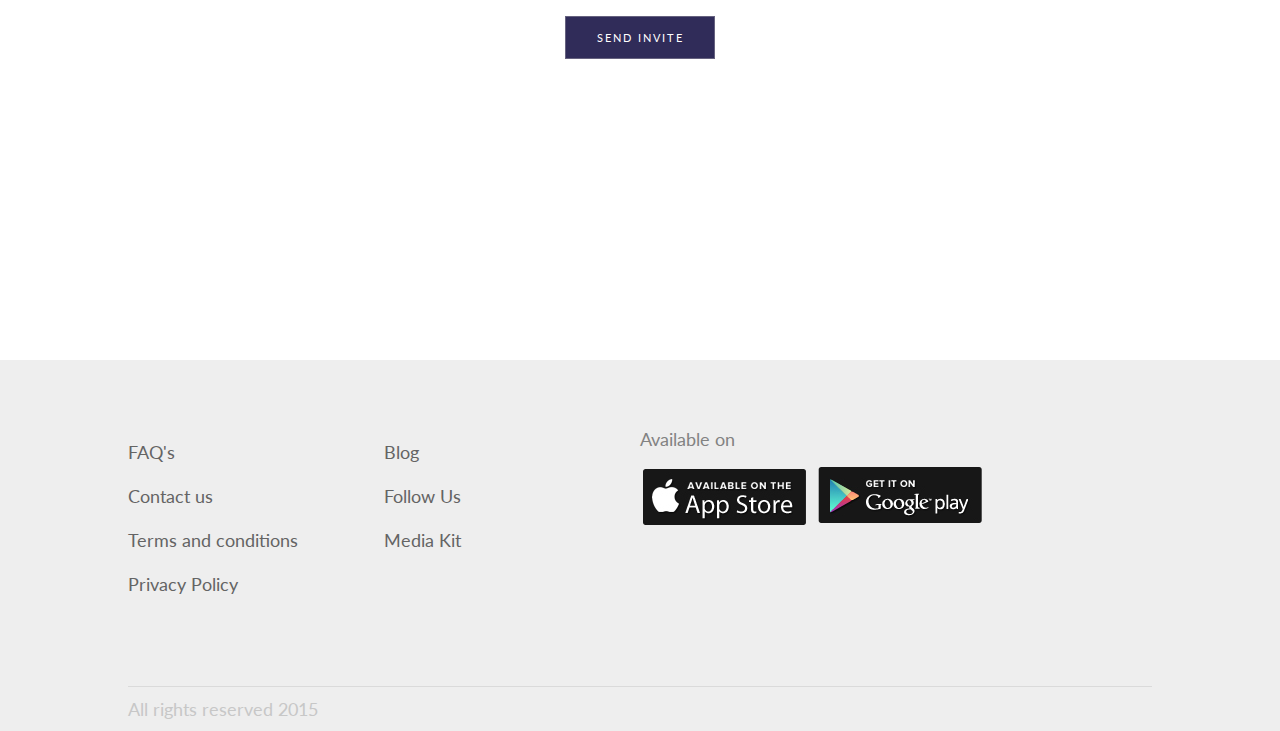
==== commit f0f2b328: "redev on features and responsiveness over all" ====
--- a/index.html
+++ b/index.html
@@ -1,29 +1,27 @@
 <html>
-	<head>
+	
+<!-- Mirrored from payvega.munark.in/ by HTTrack Website Copier/3.x [XR&CO'2014], Sun, 06 Sep 2015 14:12:59 GMT -->
+<head>
 		<title>PayVega</title>
 		<link href='http://fonts.googleapis.com/css?family=Lato:700,300' rel='stylesheet' type='text/css'>
 		<meta name="viewport" content="width=device-width, initial-scale=1.0">
-		<link rel="stylesheet" href="./css/base.css">
-		<link rel="stylesheet" href="./css/style.css">
-		<link rel="stylesheet" href="./css/animate.css">
-		<script type="text/javascript" src="./js/wow.min.js"></script>
-		<script type="text/javascript" src="./js/skrollr.min.js"></script>
+
+		<link rel="stylesheet" href="css/base.css">
+		<link rel="stylesheet" href="css/style.css">
+		<link rel="stylesheet" href="css/animate.css">
+		<link href='https://fonts.googleapis.com/css?family=Lato:400,700,300' rel='stylesheet' type='text/css'>
+		<script type="text/javascript" src="js/skrollr.min.js"></script>
 	</head>
 	<body>
-		<div class="more-to-come bounce">
-			<span class="icon">
-				<svg xmlns="http://www.w3.org/2000/svg" xmlns:xlink="http://www.w3.org/1999/xlink" enable-background="new 0 0 50 50" height="50px" id="Layer_1" version="1.1" viewBox="0 0 50 50" width="50px" xml:space="preserve"><rect fill="none" height="50" width="50"/><polygon points="47.25,15 45.164,12.914 25,33.078 4.836,12.914 2.75,15 25,37.25 "/></svg>
-			</span>
-		</div>
 		<header class="pg-header">
 			<div class="wrapper">
 				<nav class="pg-navbar">
-					<a href="/">
-						<img src="./img/payvega.png" alt="paynega">
+					<a href="index.html">
+						<img src="img/payvega.png" alt="paynega" width="105">
 					</a>
 					<ul class="nav-links">
-						<li><a href="" class="btn _uno">get invited</a></li>
-						<li><a href="#features" class="btn features">features</a></li>
+						<li><a href="#getinvited" class="btn _uno">get invited</a></li>
+						<li><a href="#features" class="btn _uno features">features</a></li>
 					</ul>
 				</nav>
 			</div>
@@ -32,12 +30,14 @@
 		<section class="banking-should">
 			<div class="wrapper">
 				<div class="container">
-					<div class="div-60 wow bounceInDown center" data-wow-delay="0.1s">
-						<h1>The Way Banking Should really be</h1>
-						<p>A debit card and a app that helps you save money</p>
-					</div>
-					<div class="div-40 t-center imgSetion wow bounceInDown center" data-wow-delay="0.1s">
-						<img src="./img/mobile.png" alt="PayVeg mobile">
+					<div class="div-60">
+						<div class="waypad">
+							<h1>The way banking should really be</h1>
+							<p>A debit card and an app that helps you save money</p>
+						</div>
+					</div>
+					<div class="div-40 t-center imgSetion">
+						<img src="img/mobile.png" alt="PayVeg mobile">
 					</div>
 				</div>
 			</div>
@@ -46,12 +46,12 @@
 		<section class="getting-card clearfix">
 			<div class="wrapper">
 				<div class="container">
-					<div class="div-50 wow bounceInDown center" data-wow-delay="0.1s">
-						<h1 class="yellow-br"><span>Not just an app</span><br>Get Debit Card</h1>
-						<p>An awesomely designed debit card which is accepted both online and offline so that you can shop wherever you want. And just incase you want to withdraw cash, it's acceptable in over 2 Lakh ATM's across India (Learn More)</p>
-					</div>
-					<div class="div-50 t-center imgSetion wow bounceInDown center" data-wow-delay="0.1s">
-						<img src="./img/card.png" alt="PayVeg mobile">
+					<div class="div-50">
+							<h1 class="yellow-br"><span>More than an app</span><br>Get Debit Card</h1>
+							<p>An awesomely designed debit card which is accepted both online and offline so that you can shop wherever you want. And just incase you want to withdraw cash, it's acceptable in over 2 Lakh ATM's across India (Learn More)</p>
+					</div>
+					<div class="div-50 t-center imgSetion">
+						<img src="img/card.png" alt="PayVeg mobile" class="debitcardimg">
 					</div>
 				</div>
 			</div>
@@ -59,31 +59,119 @@
 		<div class="clear">&nbsp;</div>
 		<section class="quick-should" id="features">
 			<div class="wrapper">
-				<h2 class="head">Features</h2>
-				<div class="list">
-					<span class="icon">
-						<i><?xml version="1.0" ?><svg enable-background="new 0 0 50 50" height="70px" id="Layer_1" version="1.1" viewBox="0 0 50 50" width="50px" xml:space="preserve" xmlns="http://www.w3.org/2000/svg" xmlns:xlink="http://www.w3.org/1999/xlink"><rect fill="none" height="50" width="50"/><path d="M30.933,32.528  c-0.146-1.612-0.09-2.737-0.09-4.21c0.73-0.383,2.038-2.825,2.259-4.888c0.574-0.047,1.479-0.607,1.744-2.818  c0.143-1.187-0.425-1.855-0.771-2.065c0.934-2.809,2.874-11.499-3.588-12.397c-0.665-1.168-2.368-1.759-4.581-1.759  c-8.854,0.163-9.922,6.686-7.981,14.156c-0.345,0.21-0.913,0.878-0.771,2.065c0.266,2.211,1.17,2.771,1.744,2.818  c0.22,2.062,1.58,4.505,2.312,4.888c0,1.473,0.055,2.598-0.091,4.21C19.367,37.238,7.546,35.916,7,45h38  C44.455,35.916,32.685,37.238,30.933,32.528z" fill="none" stroke="#000000" stroke-linecap="round" stroke-miterlimit="10" stroke-width="2"/></svg></i>
-					</span>
-					<span class="icon">
-						<i><?xml version="1.0" ?><svg enable-background="new 0 0 50 50" height="60px" id="Layer_1" version="1.1" viewBox="0 -5 50 50" width="50px" xml:space="preserve" xmlns="http://www.w3.org/2000/svg" xmlns:xlink="http://www.w3.org/1999/xlink"><rect fill="none" height="50" width="50"/><g><path d="M25,10.062   c0-3.59-2.913-6.5-6.5-6.5c-3.593,0-6.5,2.91-6.5,6.5c0,1.007,0.23,1.955,0.642,2.8" fill="none" stroke="#000000" stroke-linejoin="round" stroke-miterlimit="10" stroke-width="2"/></g><path d="  M45.375,24.029h-1.627c-0.848,0-1.25-0.377-1.312-0.762c-0.443-2.789-2.255-6.413-6.809-8.003c-0.044-2.523,0.519-4.343,1.615-7.304  c-2.547,0.639-5.361,2.026-7.027,5.7c-1.877-0.459-3.883-0.707-5.978-0.707c-5.485,0-9.622,1.664-12.934,4.242  c-2.991,2.329-4.87,6.229-4.647,11.549c0.168,4.013,2.963,7.075,5.107,8.79c0.309,0.244,0.925,0.635,0.603,1.632  c-0.323,0.995-0.903,2.384-0.903,2.384c-0.338,0.886,0.111,1.881,0.996,2.218l3.218,1.216c0.886,0.338,1.881-0.109,2.218-0.996  c0,0,0.428-1.115,0.776-2.045c0.661-1.748,1.065-0.33,5.566-0.33c4.677,0,5.149-0.912,5.638,0.52  c0.313,0.935,0.703,1.855,0.703,1.855c0.334,0.887,1.33,1.334,2.219,0.996l3.214-1.216c0.888-0.337,1.338-1.332,0.999-2.218  l-0.516-1.365c0,0-0.525-0.9,0.6-1.511c2.242-1.22,3.932-3.071,5.028-5.357c0.233-0.49,0.577-1.156,1.626-1.156h1.627  c0.896,0,1.625-0.729,1.625-1.624v-4.879C47,24.761,46.271,24.029,45.375,24.029z" fill="none" stroke="#000000" stroke-linecap="round" stroke-linejoin="round" stroke-miterlimit="10" stroke-width="2"/><path d="M36.48,26.922c-1.059,0-1.916-0.857-1.916-1.914c0-1.055,0.857-1.912,1.916-1.912c1.056,0,1.91,0.857,1.91,1.912  C38.391,26.064,37.536,26.922,36.48,26.922z"/><path d="  M6.826,23.096c0,0-3.826-0.876-3.826-4.327c0-1.415,0.714-2.717,1.963-3.256" fill="none" stroke="#000000" stroke-linecap="round" stroke-linejoin="round" stroke-miterlimit="10" stroke-width="2"/></svg></i>
-					</span>
-					<span class="icon">
-						<i><?xml version="1.0" ?><svg height="50px" version="1.1" viewBox="0 -10 23 20" width="50px" xmlns="http://www.w3.org/2000/svg" xmlns:sketch="http://www.bohemiancoding.com/sketch/ns" xmlns:xlink="http://www.w3.org/1999/xlink"><title/><defs><path d="M0,0 L0,11 L22,11 L21.9999999,0 L0,0 Z M1,1 L1,10 L21,10 L21,1 L1,1 Z M11.2127958,2.25244141 L11.2127958,2.9183636 C11.4800721,2.96139961 11.6986464,3.04973534 11.8685254,3.18337346 C12.0384043,3.31701157 12.2003532,3.52199578 12.3543768,3.79833222 L11.6918521,4.16866651 C11.4925275,3.80625806 11.2320503,3.62505655 10.9104128,3.62505655 C10.7110882,3.62505655 10.5457418,3.68394704 10.4143687,3.80172978 C10.2829957,3.91951253 10.2173101,4.06673876 10.2173101,4.24341287 C10.2173101,4.40423162 10.2705381,4.53786774 10.3769955,4.64432522 C10.481188,4.74851765 10.6918347,4.87196117 11.0089421,5.0146595 C11.2830135,5.13923741 11.5095154,5.25645213 11.6884546,5.36630719 C11.8673937,5.47616225 12.0021624,5.58205188 12.0927645,5.68397926 C12.3487154,5.9603157 12.476689,6.29440598 12.476689,6.68626012 C12.476689,7.0713191 12.361173,7.41107192 12.1301376,7.70552879 C11.9013673,7.9977206 11.5955898,8.19477724 11.2127958,8.29670462 L11.2127958,9 L10.6182225,9 L10.6182225,8.31708999 C10.1742721,8.2446083 9.83565179,8.09171953 9.60235135,7.85841909 C9.36905091,7.62511865 9.19690948,7.26498065 9.08592189,6.7779943 L9.83338558,6.62170644 C9.93531296,6.96599446 10.059889,7.21174901 10.2071174,7.35897744 C10.361141,7.49941072 10.5661252,7.5696263 10.8220762,7.5696263 C11.071232,7.5696263 11.2796137,7.48921813 11.4472276,7.32839938 C11.6125765,7.16984568 11.6952497,6.96486148 11.6952497,6.71344062 C11.6952497,6.48920039 11.6261666,6.30913139 11.4879984,6.17322822 C11.4177817,6.10754169 11.3141571,6.03336232 11.1771214,5.9506879 C11.0400857,5.86801347 10.865113,5.77797897 10.6521981,5.6805817 C10.2127778,5.4835221 9.92398793,5.3023206 9.78581971,5.13697174 C9.56610958,4.89008098 9.45625617,4.59449603 9.45625617,4.250208 C9.45625617,4.0871242 9.48230389,3.93536793 9.5344001,3.79493466 C9.58649632,3.65450139 9.66180819,3.52709408 9.76033799,3.41270891 C9.85886779,3.29832374 9.98061255,3.19922917 10.1255759,3.11542221 C10.2705393,3.03161526 10.4347532,2.96592971 10.6182225,2.9183636 L10.6182225,2.25244141 L11.2127958,2.25244141 Z" id="path-1"/></defs><g fill="none" fill-rule="evenodd" id="miu" stroke="none" stroke-width="1"><g id="business_money_cash_salary_outline_stroke"><use fill="#000000" fill-rule="evenodd" xlink:href="#path-1"/><use fill="none" xlink:href="#path-1"/></g></g></svg></i>
-					</span>
-					<span class="icon">
-						<i><svg xmlns="http://www.w3.org/2000/svg" xmlns:xlink="http://www.w3.org/1999/xlink" style="enable-background:new 0 0 91.635 72.824;" version="1.1" viewBox="-20 -30 140 100" xml:space="preserve"><g id="chat"><path d="M0,72.824L12.421,46.77c-3.786-4.877-5.704-10.579-5.704-16.97c0-9.335,4.712-17.143,13.627-22.577   C27.983,2.565,38.218,0,49.165,0C63.571,0,76.672,4.508,84.21,12.06c4.939,4.947,7.437,10.932,7.425,17.786   c-0.017,9.946-4.717,18.279-13.591,24.099c-7.654,5.019-17.907,7.783-28.869,7.783c-6.609,0-13.133-1.038-18.926-3.007   c-9.608,3.688-24.41,11.153-24.562,11.23L0,72.824z M49.165,4.351c-10.159,0-19.59,2.339-26.556,6.586   c-5.265,3.21-11.541,9.088-11.541,18.862c0,5.814,1.871,10.943,5.561,15.247l0.921,1.075L9.368,63.284   c5.497-2.663,13.895-6.601,20.089-8.916l0.746-0.279l0.749,0.269c5.515,1.975,11.816,3.019,18.223,3.019   c10.124,0,19.529-2.511,26.483-7.071c5.293-3.471,11.607-9.84,11.626-20.467c0.01-5.657-2.061-10.605-6.153-14.705   C74.391,8.382,62.441,4.351,49.165,4.351z"/></g><g id="Слой_1"/></svg></i>
-					</span>
-				</div>
-				<div class="clear">&nbsp;</div>
-				<div class="container">
-					<div class="div-40 t-center imgSetion wow bounceInDown center" data-wow-delay="0.1s">
-						<img src="./img/mobile-1.png" alt="PayVeg mobile">
-					</div>
-					<div class="div-60 wow bounceInDown center" data-wow-delay="0.1s">
-						<h1>Quick account opening<br></span></span></h1>
-						<p>Body - No branches. Open your account online with a few simple steps and we will mail your debit card immediately. No xeroxes no paperwork, really easy (Learn More)</p>
-					</div>
-				</div>
+							
+				<div class="container smain">
+	          		<div class="smobilecontent" id="sticky_item">
+	          			<div class="sameer">
+							<h2 class="head">Features</h2>
+							<div class="list">
+								<span class="icon"><a href="#firstphone">
+									<svg xmlns="http://www.w3.org/2000/svg" xmlns:xlink="http://www.w3.org/1999/xlink" preserveAspectRatio="xMidYMid" width="80" height="80" viewBox="0 0 80 80">
+									  <image xlink:href="[data-uri]" width="80" height="80"/>
+									</svg></a>
+								</span>
+								<span class="icon"><a href="#secondphone">
+                                <svg xmlns="http://www.w3.org/2000/svg" xmlns:xlink="http://www.w3.org/1999/xlink" preserveAspectRatio="xMidYMid" width="80" height="80" viewBox="0 0 80 80">
+                                <image xlink:href="[data-uri]" width="80" height="80"/>
+                                </svg></a>
+								</span>
+								<span class="icon"><a href="#thirdphone">
+                                <svg xmlns="http://www.w3.org/2000/svg" xmlns:xlink="http://www.w3.org/1999/xlink" preserveAspectRatio="xMidYMid" width="80" height="80" viewBox="0 0 80 80">
+                                <image xlink:href="[data-uri]" width="80" height="80"/>
+                                </svg></a>
+
+								</span>
+								<span class="icon"><a href="#fourthphone">
+                                <svg xmlns="http://www.w3.org/2000/svg" xmlns:xlink="http://www.w3.org/1999/xlink" preserveAspectRatio="xMidYMid" width="80" height="80" viewBox="0 0 80 80">
+                                
+                                <image xlink:href="[data-uri]" width="80" height="80"/>
+                                
+                                </svg></a>
+
+								</span>
+								<span class="icon"><a href="#fifthphone">
+                                <svg xmlns="http://www.w3.org/2000/svg" xmlns:xlink="http://www.w3.org/1999/xlink" preserveAspectRatio="xMidYMid" width="80" height="80" viewBox="0 0 80 80">
+                                <image xlink:href="[data-uri]" width="80" height="80"/>
+                                </svg></a>
+
+								</span>
+							</div>
+						</div>
+						<div class="smobile"></div>
+					</div>
+					<div class="div-60">
+						<div class="scontent">
+							<div id="firstphone">
+								<h1>Quick account opening</h1>
+								<p>No branches. Open your account online with a few simple steps and we will mail your debit card immediately. No xeroxes no paperwork, really easy (Learn More)</p>
+							</div>
+							<div id="secondphone">
+								<h1>No Fees</h1>
+                                <p><strong>0 Balance, 0 Fee</strong></p>
+								<p style="margin-top:10px;">Everything good in life must be free. Thats why at Payvega we dont charge fees for anything. No monthly or Yearly fees and definitely no hidden fees (Learn More)</p>
+							</div>
+							<div id="thirdphone">
+								<h1>Transfer</h1>
+                                <p><strong>Transfer money <br>Both in and out of your account</strong></p>
+								<p style="margin-top:10px;">Owe a friend money for dinner? Transfer money, using IMPS and NEFT, simply and free. And soon over email, facebook, whatsapp and twitter (Learn More)</p>
+							</div>
+                            <div id="fourthphone">
+	                            <h1>Saving Goals</h1>
+	                            <p><strong>Set aside some money within your account</strong></p>
+	                            <p style="margin-top:10px;">Saving Goals lets you meet your regular expenses or lifelong dreams. Its an account within an account so that you can save to buy your mother something nice on her birthday. Coming soon. (Learn More)</p>
+                            </div>
+                            <div id="fifthphone">
+	                            <h1>Support</h1>
+	                            <p><strong>Easy Support <br>No scripts No menus</strong></p>
+	                            <p style="margin-top:10px;">Customer support isnt an afterthought. Its at the core of everything we do. No scripts no pointless messages just a person helping a person :) (Learn More)</p>
+                            </div>
+						</div>
+					</div>
+	            </div>
+				
+				<div class="fadeOut owl-carousel">
+		            <div class="item">
+			            <svg xmlns="http://www.w3.org/2000/svg" xmlns:xlink="http://www.w3.org/1999/xlink" preserveAspectRatio="xMidYMid" width="80" height="80" viewBox="0 0 80 80">
+						  <image xlink:href="[data-uri]" width="80" height="80"/>
+						</svg>
+						<h1>Quick account opening</h1>
+						<p>No branches. Open your account online with a few simple steps and we will mail your debit card immediately. No xeroxes no paperwork, really easy (Learn More)</p>
+		            </div>
+		            <div class="item">
+                    <svg xmlns="http://www.w3.org/2000/svg" xmlns:xlink="http://www.w3.org/1999/xlink" preserveAspectRatio="xMidYMid" width="80" height="80" viewBox="0 0 80 80">
+                    <image xlink:href="[data-uri]" width="80" height="80"/>
+                    </svg>
+                        <h1>No Fees</h1>
+	                    <p><strong>0 Balance, 0 Fee</strong></p>
+						<p style="margin-top:10px;">Everything good in life must be free. Thats why at Payvega we dont charge fees for anything. No monthly or Yearly fees and definitely no hidden fees (Learn More)</p>
+		            </div>
+		            <div class="item">
+		            	<svg xmlns="http://www.w3.org/2000/svg" xmlns:xlink="http://www.w3.org/1999/xlink" preserveAspectRatio="xMidYMid" width="80" height="80" viewBox="0 0 80 80">
+						  <image xlink:href="[data-uri]" width="80" height="80"/>
+						</svg>
+						<h1>Transfer</h1>
+                        <p><strong>Transfer money <br>Both in and out of your account</strong></p>
+						<p style="margin-top:10px;">Owe a friend money for dinner? Transfer money, using IMPS and NEFT, simply and free. And soon over email, facebook, whatsapp and twitter (Learn More)</p>
+					</div>
+                    <div class="item">
+                    	<svg xmlns="http://www.w3.org/2000/svg" xmlns:xlink="http://www.w3.org/1999/xlink" preserveAspectRatio="xMidYMid" width="80" height="80" viewBox="0 0 80 80">
+						  <image xlink:href="[data-uri]" width="80" height="80"/>
+						</svg>
+                        <h1>Saving Goals</h1>
+                        <p><strong>Set aside some money within your account</strong></p>
+                        <p style="margin-top:10px;">Saving Goals lets you meet your regular expenses or lifelong dreams. Its an account within an account so that you can save to buy your mother something nice on her birthday. Coming soon. (Learn More)</p>
+                    </div>
+                    <div class="item">
+                    	<svg xmlns="http://www.w3.org/2000/svg" xmlns:xlink="http://www.w3.org/1999/xlink" preserveAspectRatio="xMidYMid" width="80" height="80" viewBox="0 0 80 80">
+						  <image xlink:href="[data-uri]" width="80" height="80"/>
+						</svg>
+                        <h1>Support</h1>
+                        <p><strong>Easy Support <br>No scripts No menus</strong></p>
+                        <p style="margin-top:10px;">Customer support isnt an afterthought. Its at the core of everything we do. No scripts no pointless messages just a person helping a person :) (Learn More)</p>
+                    </div>
+		            
+		        </div>
+
 			</div>
 		</section>
 		<div class="clear">&nbsp;</div>
@@ -91,26 +179,24 @@
 			<div class="wrapper">
 				<div class="container">
 					<div class="div-100">
-						<div class="box-720 wow bounceInDown center" data-wow-delay="0.1s">
+						<div class="box-720">
 							<h1 class="yellow-br"><span>PayVega was built to be</span><br>Safe and Secure</h1>
 							<p>At PayVega, we value your security as much as you do, Our team works constantly to protect the security of tour account, and takes steps 24 x 7 x 365 to provide. A secure experience for you</p>
-							<a href="" class="btn _trans">Learn more</a>
+							<a href="#" class="btn _trans">Learn more</a>
 						</div>
 					</div>
 				</div>
 			</div>
 		</section>
 		<div class="clear">&nbsp;</div>
-		<section class="whats-now t-center">
+		<section class="whats-now t-center" id="getinvited">
 			<div class="wrapper">
 				<div class="container">
 					<div class="div-100">
-						<div class="box-720 wow bounceInDown center" data-wow-delay="0.1s">
-							<h1>What Now?</h1>
-							<p>Let's get started. Enter your email address.</p>
-							<input class="input-text" type="text" placeholder="Enter Email Address">
-							<a href="" class="btn _cuatro">Send invite</a>
-						</div>
+						<h1>What Now?</h1>
+						<p>Let's get started. Enter your email address.</p>
+						<input class="input-text" type="text" placeholder="Enter email address">
+						<a href="#" class="btn _cuatro">Send invite</a>
 					</div>
 				</div>
 			</div>
@@ -120,49 +206,52 @@
 			<div class="wrapper">
 				<div class="div-25">
 					<ul>
-						<li><a href="./faqs.html">FAQ's</a></li>
-						<li><a href="./contact-us.html">Contact us</a></li>
-						<li><a href="./terms.html">Terms and conditions</a></li>
-						<li><a href="./privacy-policy.html">Privacy Policy</a></li>
+						<li><a href="faqs.html">FAQ's</a></li>
+						<li><a href="contact-us.html">Contact us</a></li>
+						<li><a href="terms.html">Terms and conditions</a></li>
+						<li><a href="privacy-policy.html">Privacy Policy</a></li>
 					</ul>
 				</div>
 				<div class="div-25">
 					<ul>
-						<li><a href="">Blog</a></li>
-						<li><a href="">Follow Us</a></li>
-						<li><a href="">Media Kit</a></li>
+						<li><a href="#">Blog</a></li>
+						<li><a href="#">Follow Us</a></li>
+						<li><a href="#">Media Kit</a></li>
 					</ul>
 				</div>
 				<div class="div-50">
-					<label>Available on</label><br>
-					<a href=""><img src="./img/apple.png" alt="Payveg on IOS"></a>
-					<a href=""><img src="./img/android.png" alt="Payveg on Google play"></a>
+					<label>Available on</label>
+					<br>
+					<br>
+					<a href="#"><img src="img/apple.png" alt="Payveg on IOS"></a>
+					<a href="#"><img src="img/android.png" alt="Payveg on Google play"></a>
 				</div>
 				<div class="div-100 all-right-div">
 					All rights reserved 2015
 				</div>
 			</div>
 		</footer>
-		<script src="https://ajax.googleapis.com/ajax/libs/jquery/2.1.3/jquery.min.js"></script>
+          
+		<script src="js/jquery.min.js"></script>
+		<script src="js/jquery.sticky-kit.min.js"></script>
 		<script type="text/javascript">
-			//new WOW().init();
-			var wow = new WOW(
-			    {
-			    	boxClass:     'wow',      // default
-			    	animateClass: 'animated', // default
-			    	offset:       '0',     // default
-			    	mobile:       true,       // default
-			    	live:         true,        // default
-			    	lazyLoad:     true,
-			    	lazyLoadOffset: '0'
+			$(function() {
+			  $('a[href*=#]:not([href=#])').click(function() {
+			    if (location.pathname.replace(/^\//,'') == this.pathname.replace(/^\//,'') && location.hostname == this.hostname) {
+
+			      var target = $(this.hash);
+			      target = target.length ? target : $('[name=' + this.hash.slice(1) +']');
+			      if (target.length) {
+			        $('html,body').animate({
+			          scrollTop: target.offset().top
+			        }, 1000);
+			        return false;
+			      }
 			    }
-			  )
-			wow.init();
-			$(document).ready(function(){
-				$(".features").on("click", function(){
-					$("html,body").animate({scrollTop: $("#features").offset().top}, "slow");
-				});
+			  });
 			});
+
+			
 			$(window).on("scroll", function(){
 				if($(window).scrollTop() <= $(".whats-now").offset().top){
 					$(".more-to-come").fadeIn();
@@ -171,15 +260,56 @@
 				}
 			});
 
-			// var s = skrollr.init({
-			// 	edgeStrategy: 'set',
-			// 	easing: {
-			// 		WTF: Math.random,
-			// 		inverted: function(p) {
-			// 			return 1-p;
-			// 		}
-			// 	}
-			// });
+
+
+
+			// sameer
+
+			$("#sticky_item").stick_in_parent();
+
+			var stickyoneTop = $('#firstphone').offset().top;
+			var stickytwoTop = $('#secondphone').offset().top;
+			var stickythreeTop = $('#thirdphone').offset().top;
+			var stickyfourthTop = $('#fourthphone').offset().top;
+			var stickyfifthTop = $('#fifthphone').offset().top;
+
+			$(window).on( 'scroll', function(){
+			        if ($(window).scrollTop() >= stickyoneTop) {
+			        	$('.smobile').attr('class', 'smobile');
+			            $('.smobile').addClass('firstphone');
+			        } 
+
+			        if ($(window).scrollTop() >= stickytwoTop - 300) {
+			            $('.smobile').attr('class', 'smobile');
+			            $('.smobile').addClass('secondphone');
+			        } 
+			        
+			        if ($(window).scrollTop() >= stickythreeTop - 300) {
+			        	$('.smobile').attr('class', 'smobile');
+			            $('.smobile').addClass('thirdphone');
+			        } 
+
+			        if ($(window).scrollTop() >= stickyfourthTop - 300) {
+			        	$('.smobile').attr('class', 'smobile');
+			            $('.smobile').addClass('fourthphone');
+			        } 
+
+			        if ($(window).scrollTop() >= stickyfifthTop - 300) {
+			            $('.smobile').attr('class', 'smobile');
+			            $('.smobile').addClass('fifthphone');
+			        } 
+			        
+			    });
+
+			//match scroll with parent height
+		    var divHeight = $('.scontent').height() + 20; 
+			$('.container.smain').css('min-height', divHeight+'px');
+
+
+			// sameer
 		</script>
+		
 	</body>
-</html>+
+<!-- Mirrored from payvega.munark.in/ by HTTrack Website Copier/3.x [XR&CO'2014], Sun, 06 Sep 2015 14:13:07 GMT -->
+</html>
--- a/css/base.css
+++ b/css/base.css
@@ -1,4 +1,4 @@
-html, body, div, span, object, iframe,h1, h2, h3, h4, h5, h6, p, blockquote, pre,abbr, address, cite, code,del, dfn, em, img, ins, kbd, q, samp,small, strong, sub, sup, var,b, i,dl, dt, dd, ol, ul, li,fieldset, form, label, legend,table, caption, tbody, tfoot, thead, tr, th, td,article, aside, canvas, details, figcaption, figure,footer, header, hgroup, menu, nav, section, summary,time, mark, audio, video, textarea  { margin:0;    padding:0;    border:0;    outline:0;    font-size:12px;    vertical-align:baseline;    background:transparent; }
+html, body, div, span, object, iframe,h1, h2, h3, h4, h5, h6, p, blockquote, pre,abbr, address, cite, code,del, dfn, em, img, ins, kbd, q, samp,small, strong, sub, sup, var,b, i,dl, dt, dd, ol, ul, li,fieldset, form, label, legend,table, caption, tbody, tfoot, thead, tr, th, td,article, aside, canvas, details, figcaption, figure,footer, header, hgroup, menu, nav, section, summary,time, mark, audio, video, textarea  { margin:0;    padding:0;    border:0;    outline:0;     vertical-align:baseline;    background:transparent; }
 body {line-height:1;  color:#828282; background: #ffffff}
 article,aside,details,figcaption,figure,footer,header,hgroup,menu,nav,section {display:block;}
 ul { list-style:none;}
--- a/css/style.css
+++ b/css/style.css
@@ -1,3 +1,10 @@
+.smain { 
+	display: block;
+}
+.fadeOut.owl-carousel {
+	display: none;
+}
+
 .list span, .btn {
   transition: all 200ms,transform 200ms;
   -moz-transition: all 200ms,-moz-transform 200ms;
@@ -5,8 +12,33 @@
   -o-transition: all 200ms,-o-transform 200ms;
 }
 body {
-	font-size: 20px;
-	font-family: 'Lato', sans-serif;
+	font-size: 18px;
+	font-family: 'Lato', arial, sans-serif;
+}
+h1 {
+	font-size: 45px;
+	position: relative;
+}
+h1 span {
+	font-size: 23px;
+	
+	line-height: 48px;
+}
+.head {
+	font-size: 52px;
+	color: #302c59;
+	width: 100%;
+	text-align: center;
+}
+h1+p, h1+p+p {
+	font-size: 18px;
+	
+	margin-top: 35px;
+	line-height: 30px;
+}
+.debitcardimg {
+	max-width: 100%;
+	width: 100%;
 }
 .clear {
     clear: both;
@@ -14,7 +46,7 @@
     overflow: hidden;
     visibility: hidden;
     width: 0;
-    height: 10px;
+    height: 0px;
 }
 .container {
 	display: table;
@@ -33,7 +65,7 @@
 	margin-top: 80px;
 	border-top: 1px solid #dadada;
 	color: #c7c7c7;
-	font-weight: 100;
+	
 }
 
 .pg-footer {
@@ -47,43 +79,22 @@
 	padding: 13px 0;
 	display: inline-block; 
 }
-
-h1 {
-	font-size: 50px;
-	position: relative;
-}
-
 .ta-center {
 	color: #302c59;
 	margin: 100px auto;
 	text-align: center;
 }
-
-h1 span {
-	font-size: 25px;
-	font-weight: 100;
-	line-height: 48px;
-}
-.head {
-	font-size: 52px;
-	color: #302c59;
-	width: 100%;
-	text-align: center;
-}
-h1+p {
-	font-size: 20px;
-	font-weight: 100;
-	margin-top: 35px;
-	line-height: 30px;
-}
-
 .pg-navbar {
-	/*padding-top: 50px;*/
-	padding-top: 10px;
-	width: 100%;
+	padding-top: 30px;
+	width: 100%;
+	text-align: right;
+}
+.pg-navbar a {
+    float: left;
 }
 .nav-links {
-	float: right;
+	display: inline-block;
+    margin-top: 14px;
 }
 .nav-links li {
 	float: right;
@@ -147,7 +158,7 @@
 }
 .banking-should {
 	/*padding: 100px 0;*/
-	height: 450px;
+	height: 80%;
 }
 .banking-should img {
 	width: 200px;
@@ -174,7 +185,7 @@
 	left: 0;
 	height: 100%;
 	width: 100%;
-	background-color: rgba(48,44,89,.7); 
+	background-color: rgba(48,44,89,0.9);
 }
 .box-720 {
 	width: 720px;
@@ -188,7 +199,7 @@
 .btn {
 	display: inline-block;
 	padding: 15px;
-	font-weight: 100;
+	
 	text-align: center;
 	border: 1px solid transparent;
 	background-color: transparent;
@@ -212,54 +223,59 @@
 ._cuatro:hover {
 	background-color: #57557A;
 }
-._uno:hover {
-	color: #ffffff;
-	background-color: #57557A;
-}
 ._uno {
 	color: #302c59;
 	border-color: #302c59;
 }
+._uno.features {
+	border-color: transparent;
+}
+._uno:hover, ._uno.features:hover {
+	color: #ffffff;
+	background-color: #57557A;
+}
+.waypad {
+    padding-left: 100px;
+}
 
 .input-text {
 	font-size: 18px;
 	text-align: center;
-	font-weight: 100;
+	
 	padding:20px 0;
-	width: 100%;
+	width: calc(100% - 100px);
 	outline: 0;
 	margin: 50px 0 30px;
 }
 .quick-should {
-	padding: 100px 0;
+	padding: 0 0 50px;
 }
 .list  {
 	width: 100%;
 	display: inline-block;
-	margin: 60px 0;
+	margin: 10px 0 0;
 	text-align: center;
 }
 .list > span {
 	width: 80px;
 	height: 80px;
-	border-radius: 50%;
-	border: 1px solid #302c59;
-	display: inline-block;
-	margin-left: 10%;
+	display: inline-block;
+	margin: 10px;
 	cursor: pointer;
 	vertical-align: top;
+	-webkit-border-radius: 50%;
+	-moz-border-radius: 50%;
+	border-radius: 50%;
 }
 .list i{
 	position: relative;
 	display: inline-block;
 	width: 100%;
 }
-.list span:hover {
+.list span:hover, .list span.active {
+	color: #302c59;
 	background: #fce84a;
 	box-shadow: 0 0 0 10px #fce84a;
-}
-.list span:first-child {
-	margin-left: 0;
 }
 
 /*contact us*/
@@ -442,9 +458,6 @@
 	.banking-should {
 		padding: 50px 0;
 		height: auto;
-	}
-	.container img {
-		width: 80%
 	}
 	.pg-navbar {
 		text-align: center;
@@ -556,7 +569,6 @@
 
 */
 
-
 html, body {
 	width:100%;
 	height:100%;
@@ -596,4 +608,219 @@
 	 * Third-level (and below) skrollables are positioned static
 	 */
 	position:static;
+}
+
+/*sameer*/
+.owl-carousel .owl-item img {
+    display: inline-block;
+    width: auto;
+}
+.owl-dots .owl-dot span {
+    width: 10px;
+    height: 10px;
+    margin: 5px 7px;
+    background: #d6d6d6;
+    display: block;
+    -webkit-backface-visibility: visible;
+    -webkit-transition: opacity 200ms ease;
+    -moz-transition: opacity 200ms ease;
+    -ms-transition: opacity 200ms ease;
+    -o-transition: opacity 200ms ease;
+    transition: opacity 200ms ease;
+    -webkit-border-radius: 30px;
+    -moz-border-radius: 30px;
+    border-radius: 30px;
+}
+.owl-dots .owl-dot.active span, .owl-theme .owl-dots .owl-dot:hover span {
+    background: #869791;
+}
+.owl-controls {
+	    position: absolute;
+    top: 47%;
+    right: -30px;
+}
+.smain {
+	display: block;
+	padding: 0px 0 0;
+	position: relative;
+}
+.container.smain [class*='div'] {
+    display: inline-block;
+    float: none;
+    z-index: 1;
+}
+.container.smain .div-60 {
+    width: 57%;
+    margin-left: 43%;
+    top: -580px;
+    z-index: -18;
+}
+.scontent div {
+	padding: 380px 0 160px;
+}
+.scontent {
+    margin-top: -150px;
+}
+.smobile {
+	width: 275px;
+	height: 510px;
+	background: url(../img/mobile-1.png) no-repeat 0;
+	-webkit-transition:  0.5s ease-in;
+	-moz-transition:  0.5s ease-in;
+	transition:  0.5s ease-in;
+}
+.smobile.firstphone {
+	background: url(../img/mobile-1.png) no-repeat 0;
+}
+.smobile.secondphone {
+	background: url(../img/mobile-2.png) no-repeat 0;
+}
+.smobile.thirdphone {
+	background: url(../img/mobile-3.png) no-repeat 0;
+}
+.smobile.fourthphone {
+	background: url(../img/mobile-4.png) no-repeat 0;
+}
+.smobile.fifthphone {
+	background: url(../img/mobile-5.png) no-repeat 0;
+}
+.sameer {
+    padding: 30px;
+    background-color: #fff;
+}
+.sameer a {
+	position: relative;
+	z-index: 999;
+}
+.fadeOut.owl-carousel .item {
+    text-align: center;
+    padding: 30px 0 40px;
+}
+.fadeOut.owl-carousel .item h1 {
+    padding-top: 10px;
+}
+.fadeOut.owl-carousel.faqsam.faq-container .item
+	{
+		display: block;
+	    width: inherit;
+	    cursor: pointer;
+	    text-align: left;
+	    padding: 10px 0px 10px 40px;
+	    margin-bottom: 30px;
+	    background: url(../img/More.png) no-repeat 0 center;
+	}
+
+.fadeOut.owl-carousel.faqsam.faq-container .item-data
+	{
+		display : none ; 
+		width : inherit ;
+		height : auto ;
+		border: 1px solid #ccc;
+		padding: 0 20px 20px;
+	    margin-bottom: 30px;
+	}
+.faqsam h1.item {
+	text-align: center;
+    padding: 30px 0 40px;
+    color: #000;
+    border: 0;
+    font-size: 30px;
+	background: transparent;
+}	
+.fadeOut.owl-carousel.faqsam.faq-container {
+    padding-top: 30px;
+}
+.faq .nav-links li a._uno.faqbtn:hover {
+	color: #ffffff;
+    background-color: #57557A;
+} 
+.faq .nav-links li a.features.faqbtn {
+	color: #fff;
+    background-color: transparent;
+} 
+.faq .nav-links li a.features.faqbtn:hover {
+	color: #57557A;
+    background-color: #fff;
+    border-color: #322c58;
+} 
+@media all and (max-width: 768px) {
+	body {
+		font-size: 17px;
+		font-family: 'Lato', arial, sans-serif;
+	}
+	h1 {
+		font-size: 38px;
+		position: relative;
+	}
+	h1 span {
+		font-size: 22px;
+		
+		line-height: 48px;
+	}
+	.head {
+		font-size: 42px;
+		color: #302c59;
+		width: 100%;
+		text-align: center;
+	}
+	h1+p {
+		font-size: 18px;
+		
+		margin-top: 35px;
+		line-height: 30px;
+	}
+}
+
+@media all and (max-width: 720px) {
+	.pg-navbar a {
+	    float: none;
+	}
+	.smain { 
+		display: none;
+	}
+	.fadeOut.owl-carousel {
+		display: block;
+	}
+	.owl-controls {
+	    position: relative;
+	    top: 0;
+	    right: 0;
+	    text-align: center;
+	}	
+	.owl-dot {
+	    display: inline-block;
+	}
+	.waypad {
+		padding-left: 0;
+	}
+	img {
+		max-width: 100%;
+	}
+}
+
+@media all and (max-width: 480px) {
+	body {
+		font-size: 15px;
+		font-family: 'Lato', arial, sans-serif;
+	}
+	h1 {
+		font-size: 30px;
+		position: relative;
+	}
+	h1 span {
+		font-size: 19px;
+		
+		line-height: 48px;
+	}
+	.head {
+		font-size: 42px;
+		color: #302c59;
+		width: 100%;
+		text-align: center;
+	}
+	h1+p {
+		font-size: 18px;
+		margin-top: 35px;
+		line-height: 30px;
+	}
 }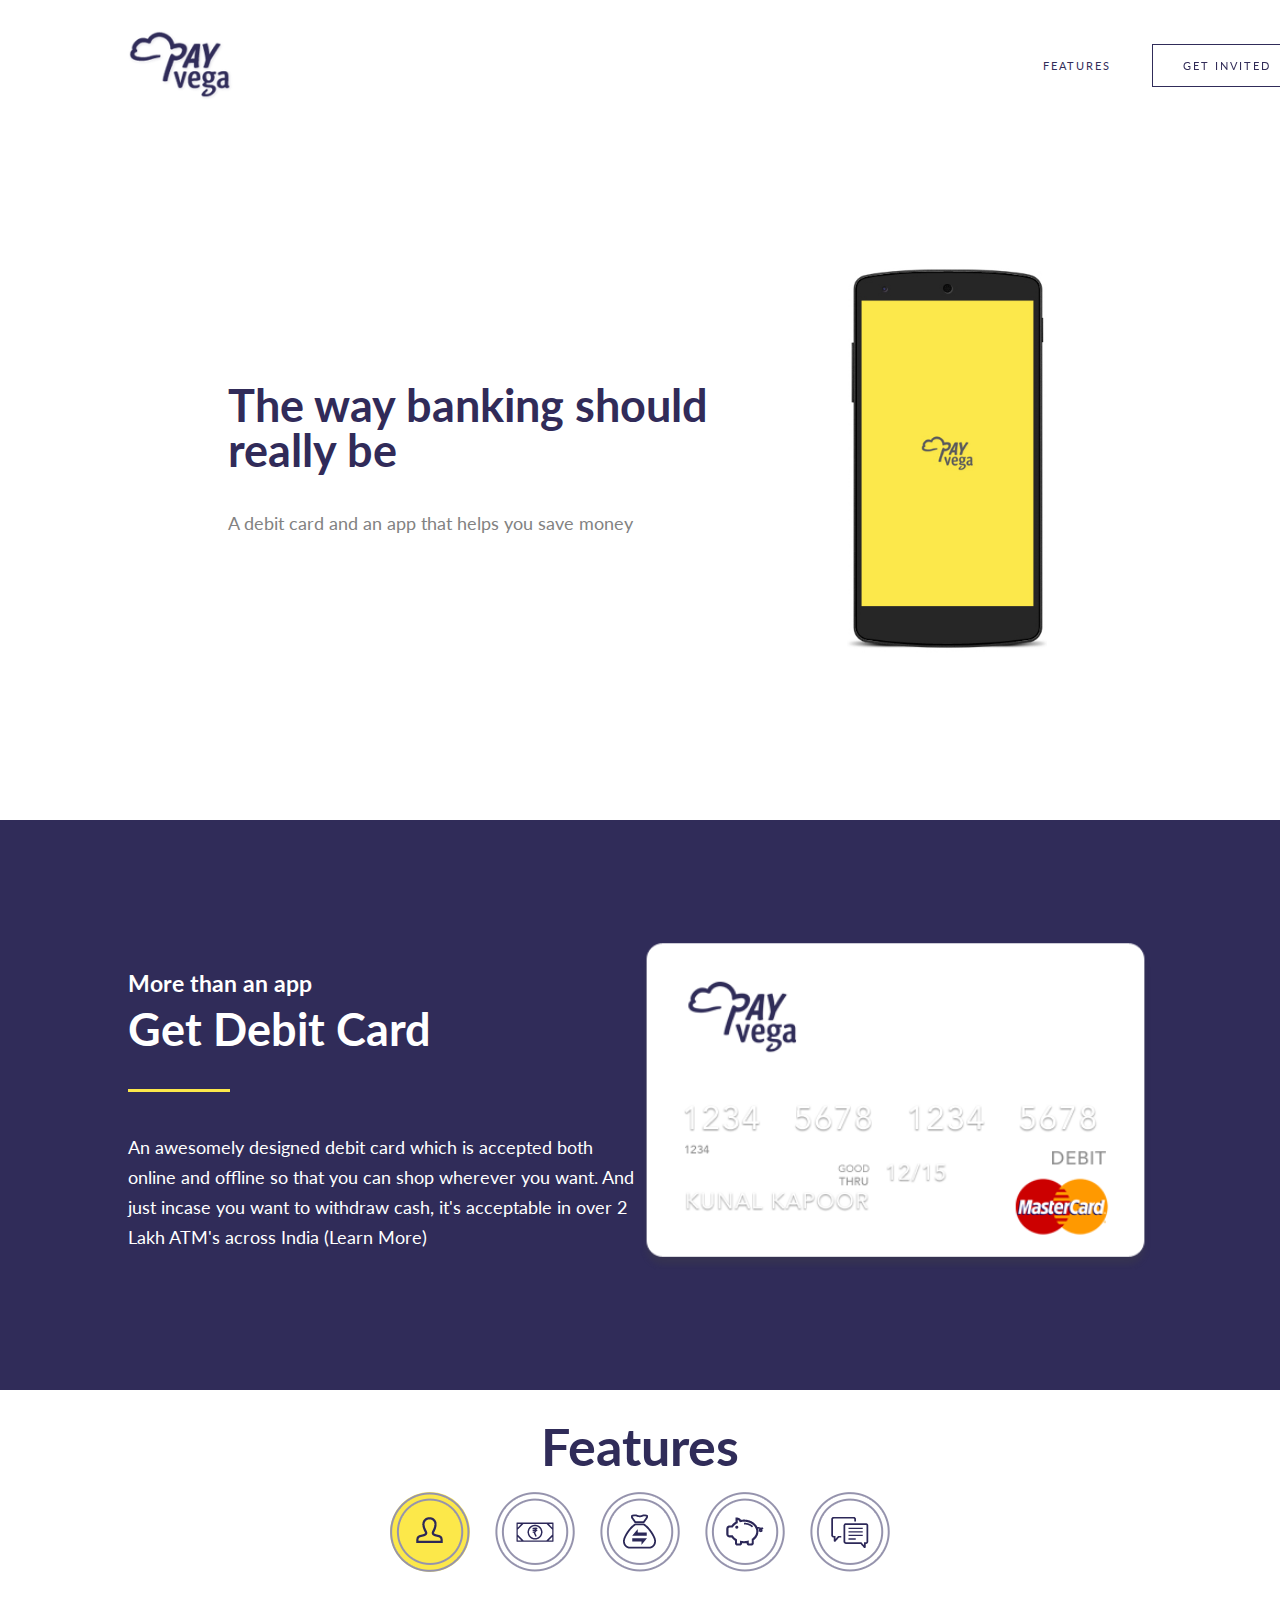
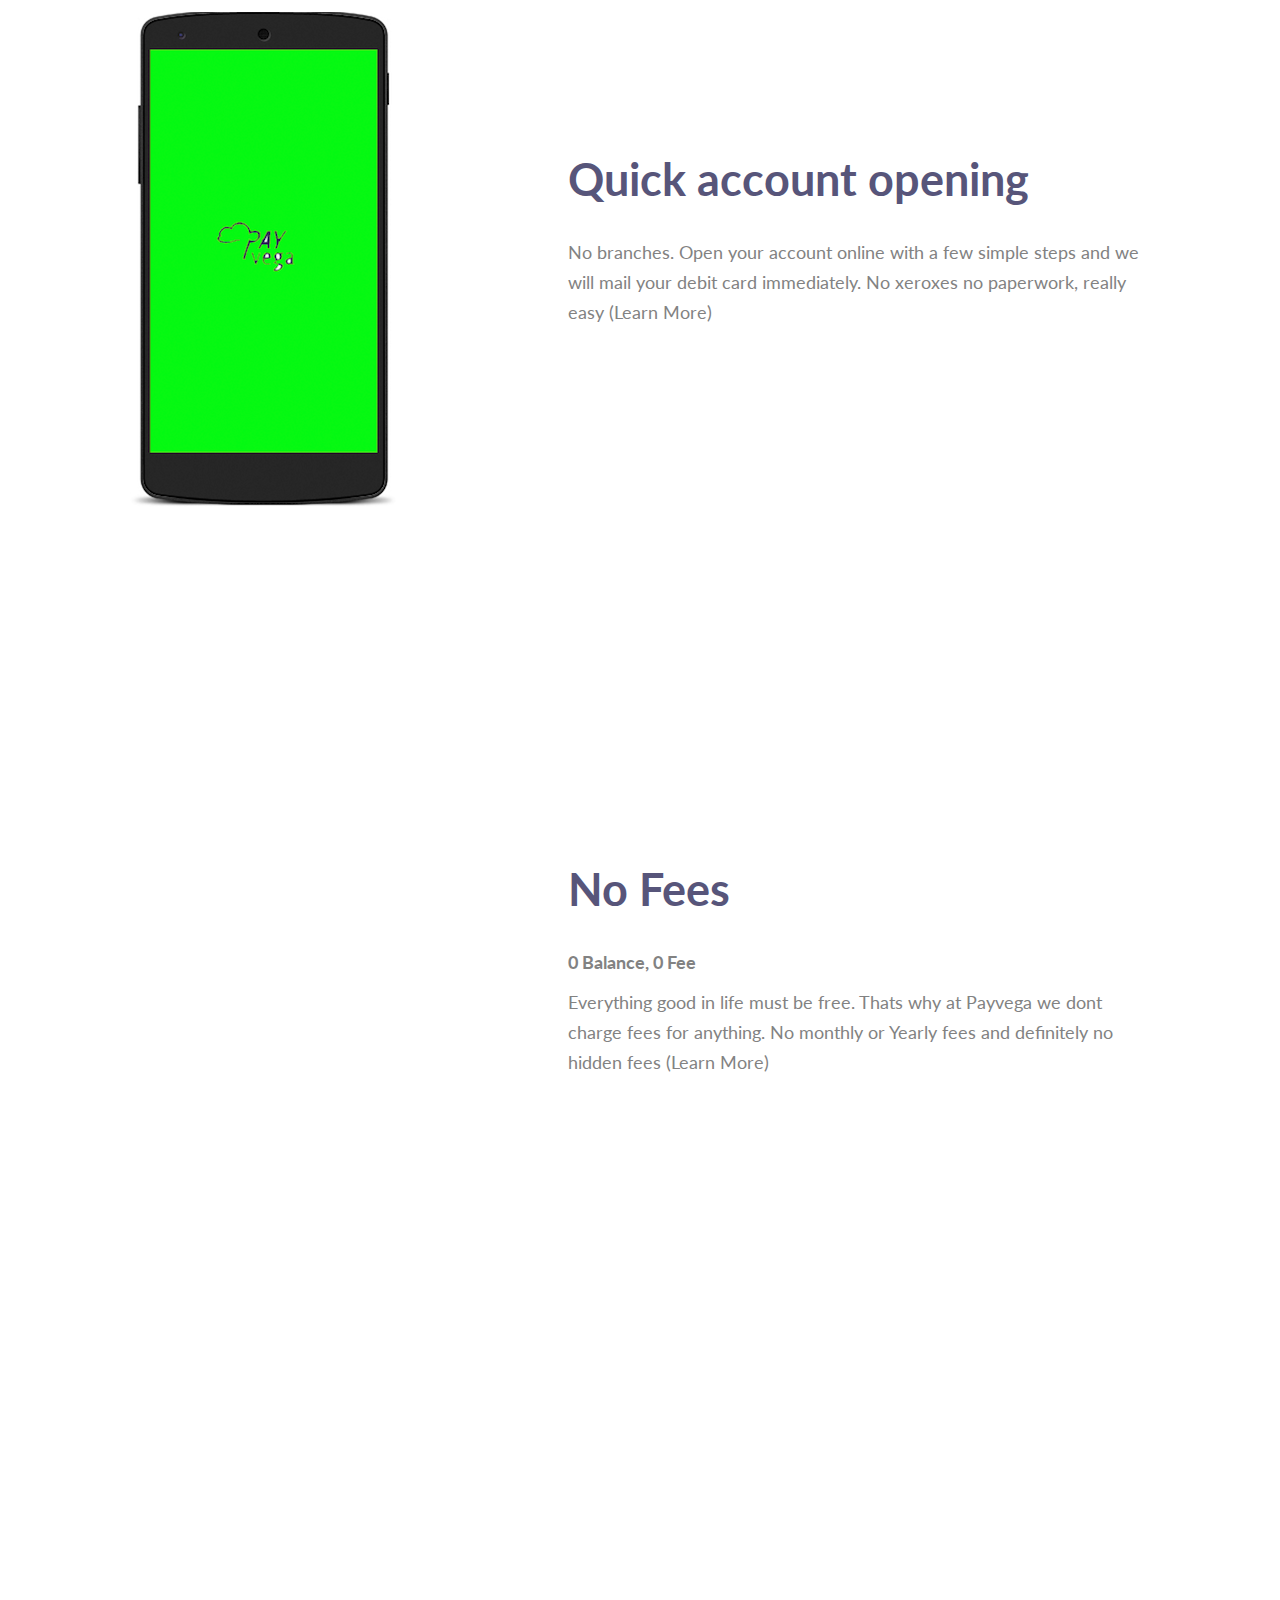
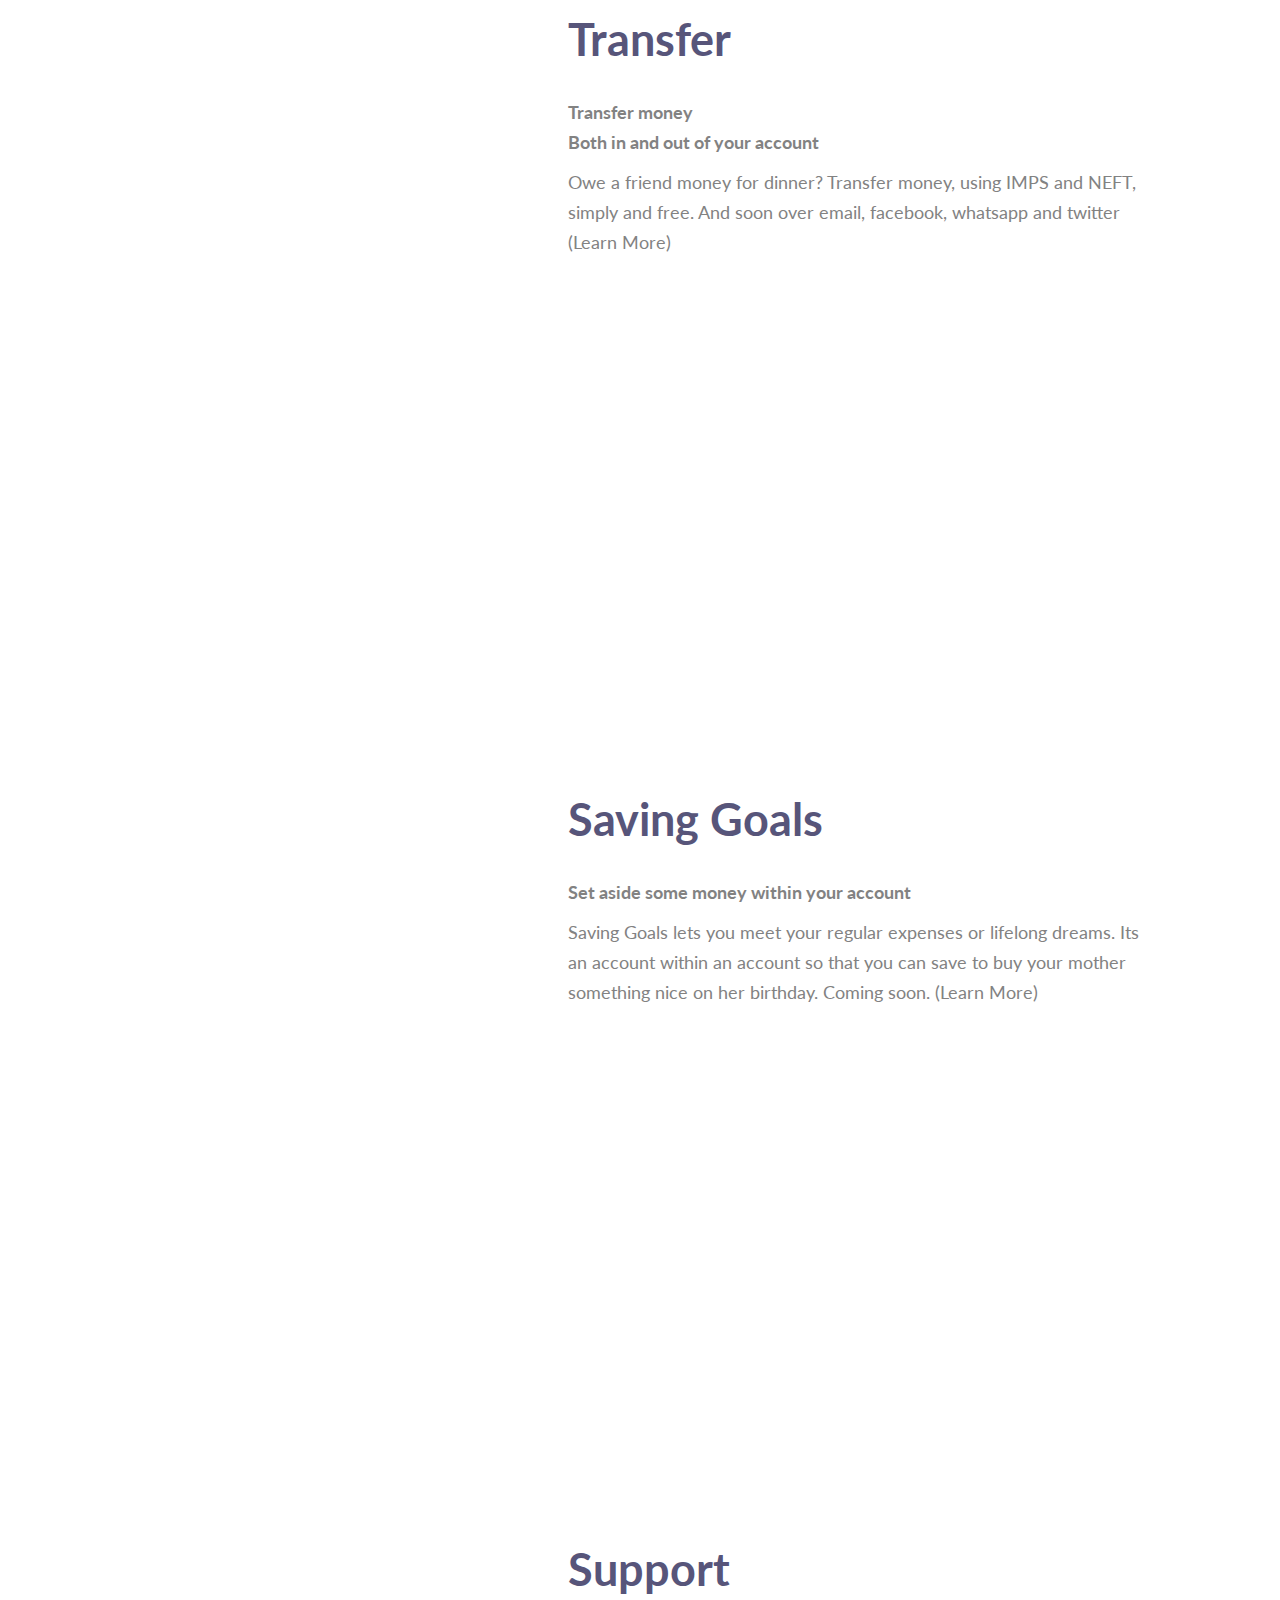
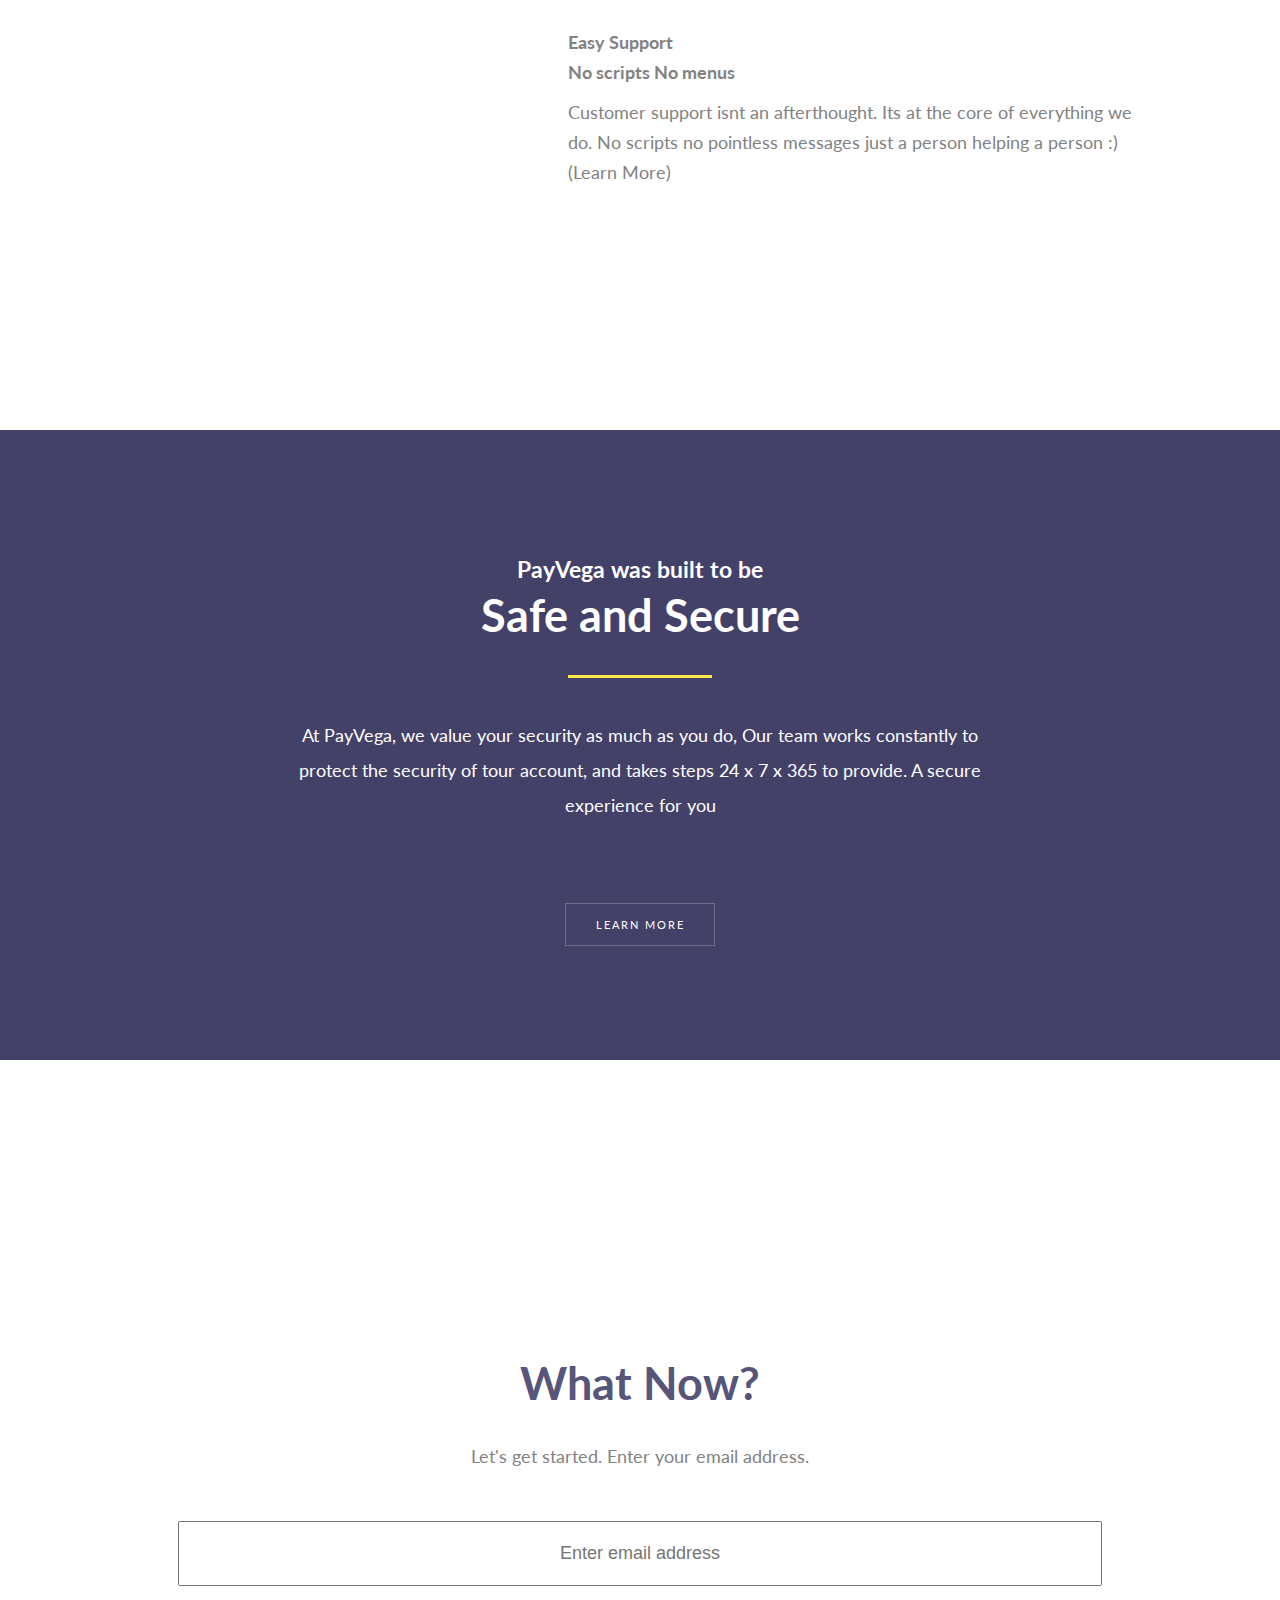
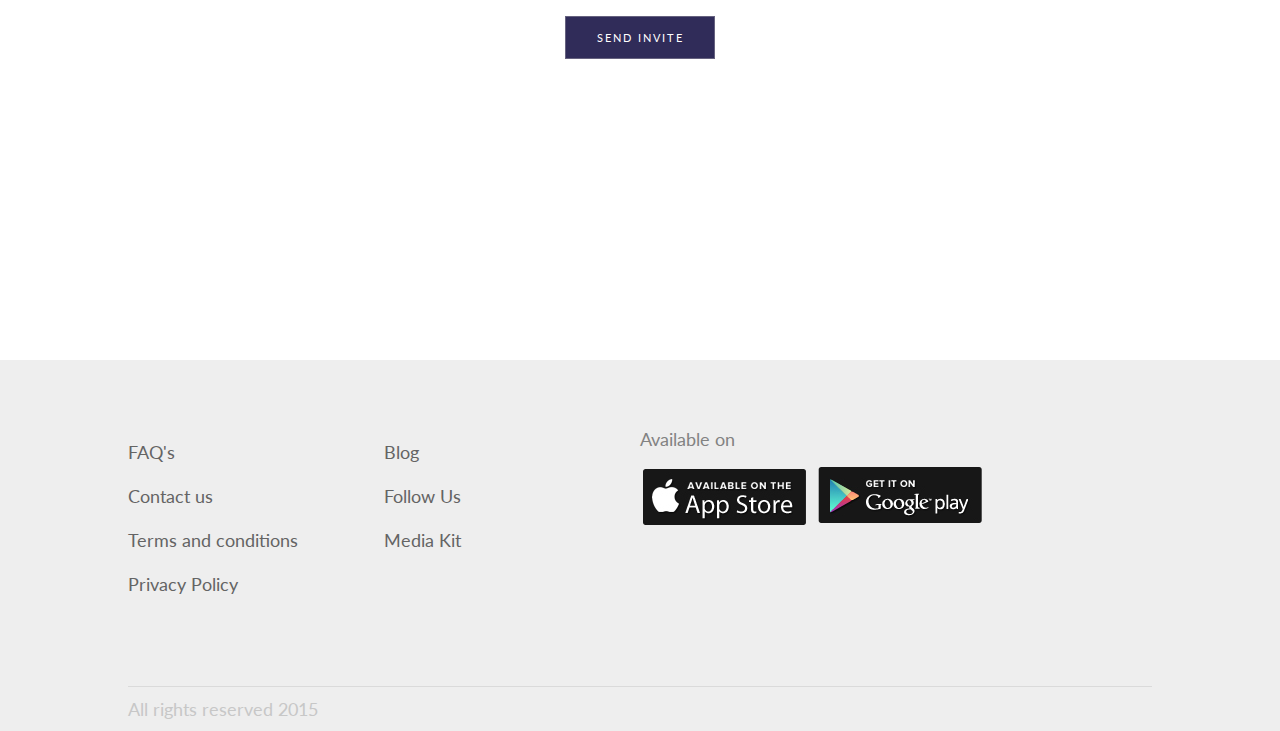
==== commit adba89fd: "features omg mapping and sticky button" ====
--- a/index.html
+++ b/index.html
@@ -1,6 +1,6 @@
 <html>
 	
-<!-- Mirrored from payvega.munark.in/ by HTTrack Website Copier/3.x [XR&CO'2014], Sun, 06 Sep 2015 14:12:59 GMT -->
+<!-- Mirrored from payvega.munark.in/ by HTTrack Website Copier/3.x [XR&CO'2014], Thu, 10 Sep 2015 11:20:34 GMT -->
 <head>
 		<title>PayVega</title>
 		<link href='http://fonts.googleapis.com/css?family=Lato:700,300' rel='stylesheet' type='text/css'>
@@ -20,7 +20,7 @@
 						<img src="img/payvega.png" alt="paynega" width="105">
 					</a>
 					<ul class="nav-links">
-						<li><a href="#getinvited" class="btn _uno">get invited</a></li>
+						<li><a href="#getinvited" class="btn _uno samget">get invited</a></li>
 						<li><a href="#features" class="btn _uno features">features</a></li>
 					</ul>
 				</nav>
@@ -65,23 +65,23 @@
 	          			<div class="sameer">
 							<h2 class="head">Features</h2>
 							<div class="list">
-								<span class="icon"><a href="#firstphone">
+								<span class="icon active" id="firstphoneactive"><a href="#firstphone">
 									<svg xmlns="http://www.w3.org/2000/svg" xmlns:xlink="http://www.w3.org/1999/xlink" preserveAspectRatio="xMidYMid" width="80" height="80" viewBox="0 0 80 80">
 									  <image xlink:href="[data-uri]" width="80" height="80"/>
 									</svg></a>
 								</span>
-								<span class="icon"><a href="#secondphone">
+								<span class="icon" id="secondphoneactive"><a href="#secondphone">
                                 <svg xmlns="http://www.w3.org/2000/svg" xmlns:xlink="http://www.w3.org/1999/xlink" preserveAspectRatio="xMidYMid" width="80" height="80" viewBox="0 0 80 80">
                                 <image xlink:href="[data-uri]" width="80" height="80"/>
                                 </svg></a>
 								</span>
-								<span class="icon"><a href="#thirdphone">
+								<span class="icon" id="thirdphoneactive"><a href="#thirdphone">
                                 <svg xmlns="http://www.w3.org/2000/svg" xmlns:xlink="http://www.w3.org/1999/xlink" preserveAspectRatio="xMidYMid" width="80" height="80" viewBox="0 0 80 80">
                                 <image xlink:href="[data-uri]" width="80" height="80"/>
                                 </svg></a>
 
 								</span>
-								<span class="icon"><a href="#fourthphone">
+								<span class="icon" id="fourthphoneactive"><a href="#fourthphone">
                                 <svg xmlns="http://www.w3.org/2000/svg" xmlns:xlink="http://www.w3.org/1999/xlink" preserveAspectRatio="xMidYMid" width="80" height="80" viewBox="0 0 80 80">
                                 
                                 <image xlink:href="[data-uri]" width="80" height="80"/>
@@ -89,7 +89,7 @@
                                 </svg></a>
 
 								</span>
-								<span class="icon"><a href="#fifthphone">
+								<span class="icon" id="fifthphoneactive"><a href="#fifthphone">
                                 <svg xmlns="http://www.w3.org/2000/svg" xmlns:xlink="http://www.w3.org/1999/xlink" preserveAspectRatio="xMidYMid" width="80" height="80" viewBox="0 0 80 80">
                                 <image xlink:href="[data-uri]" width="80" height="80"/>
                                 </svg></a>
@@ -147,24 +147,26 @@
 		            </div>
 		            <div class="item">
 		            	<svg xmlns="http://www.w3.org/2000/svg" xmlns:xlink="http://www.w3.org/1999/xlink" preserveAspectRatio="xMidYMid" width="80" height="80" viewBox="0 0 80 80">
-						  <image xlink:href="[data-uri]" width="80" height="80"/>
-						</svg>
+                                <image xlink:href="[data-uri]" width="80" height="80"></image>
+                                </svg>
 						<h1>Transfer</h1>
                         <p><strong>Transfer money <br>Both in and out of your account</strong></p>
 						<p style="margin-top:10px;">Owe a friend money for dinner? Transfer money, using IMPS and NEFT, simply and free. And soon over email, facebook, whatsapp and twitter (Learn More)</p>
 					</div>
                     <div class="item">
                     	<svg xmlns="http://www.w3.org/2000/svg" xmlns:xlink="http://www.w3.org/1999/xlink" preserveAspectRatio="xMidYMid" width="80" height="80" viewBox="0 0 80 80">
-						  <image xlink:href="[data-uri]" width="80" height="80"/>
-						</svg>
+                                
+                                <image xlink:href="[data-uri]" width="80" height="80"></image>
+                                
+                                </svg>
                         <h1>Saving Goals</h1>
                         <p><strong>Set aside some money within your account</strong></p>
                         <p style="margin-top:10px;">Saving Goals lets you meet your regular expenses or lifelong dreams. Its an account within an account so that you can save to buy your mother something nice on her birthday. Coming soon. (Learn More)</p>
                     </div>
                     <div class="item">
                     	<svg xmlns="http://www.w3.org/2000/svg" xmlns:xlink="http://www.w3.org/1999/xlink" preserveAspectRatio="xMidYMid" width="80" height="80" viewBox="0 0 80 80">
-						  <image xlink:href="[data-uri]" width="80" height="80"/>
-						</svg>
+                                <image xlink:href="[data-uri]" width="80" height="80"></image>
+                                </svg>
                         <h1>Support</h1>
                         <p><strong>Easy Support <br>No scripts No menus</strong></p>
                         <p style="margin-top:10px;">Customer support isnt an afterthought. Its at the core of everything we do. No scripts no pointless messages just a person helping a person :) (Learn More)</p>
@@ -276,27 +278,37 @@
 			$(window).on( 'scroll', function(){
 			        if ($(window).scrollTop() >= stickyoneTop) {
 			        	$('.smobile').attr('class', 'smobile');
+			        	$('#secondphoneactive , #thirdphoneactive, #fourthphoneactive, #fifthphoneactive').attr('class', '');
 			            $('.smobile').addClass('firstphone');
+			            $('#firstphoneactive').addClass('active');
 			        } 
 
 			        if ($(window).scrollTop() >= stickytwoTop - 300) {
 			            $('.smobile').attr('class', 'smobile');
+			            $('#firstphoneactive , #thirdphoneactive, #fourthphoneactive, #fifthphoneactive').attr('class', '');
 			            $('.smobile').addClass('secondphone');
+			            $('#secondphoneactive').addClass('active');
 			        } 
 			        
 			        if ($(window).scrollTop() >= stickythreeTop - 300) {
 			        	$('.smobile').attr('class', 'smobile');
+			        	$('#secondphoneactive , #firstphoneactive, #fourthphoneactive, #fifthphoneactive').attr('class', '');
 			            $('.smobile').addClass('thirdphone');
+			            $('#thirdphoneactive').addClass('active');
 			        } 
 
 			        if ($(window).scrollTop() >= stickyfourthTop - 300) {
 			        	$('.smobile').attr('class', 'smobile');
 			            $('.smobile').addClass('fourthphone');
+			            $('#secondphoneactive , #thirdphoneactive, #firstphoneactive, #fifthphoneactive').attr('class', '');
+			            $('#fourthphoneactive').addClass('active');
 			        } 
 
 			        if ($(window).scrollTop() >= stickyfifthTop - 300) {
 			            $('.smobile').attr('class', 'smobile');
+			            $('#secondphoneactive , #thirdphoneactive, #fourthphoneactive, #firstphoneactive').attr('class', '');
 			            $('.smobile').addClass('fifthphone');
+			            $('#fifthphoneactive').addClass('active');
 			        } 
 			        
 			    });
@@ -311,5 +323,5 @@
 		
 	</body>
 
-<!-- Mirrored from payvega.munark.in/ by HTTrack Website Copier/3.x [XR&CO'2014], Sun, 06 Sep 2015 14:13:07 GMT -->
+<!-- Mirrored from payvega.munark.in/ by HTTrack Website Copier/3.x [XR&CO'2014], Thu, 10 Sep 2015 11:20:44 GMT -->
 </html>
--- a/css/style.css
+++ b/css/style.css
@@ -170,7 +170,7 @@
 }
 .safe-secure {
 	height: 630px;
-	background: url("../img/safe-bg.jpg") no-repeat;
+	background: url("../img/safe-bg.jpg") no-repeat center;
 	background-attachment: fixed;
 	background-size: cover;
 	overflow: hidden;
@@ -275,7 +275,7 @@
 .list span:hover, .list span.active {
 	color: #302c59;
 	background: #fce84a;
-	box-shadow: 0 0 0 10px #fce84a;
+	box-shadow: 0 0 0 #fce84a;
 }
 
 /*contact us*/
@@ -663,26 +663,23 @@
 }
 .smobile {
 	width: 275px;
-	height: 510px;
+	height: 495px;
 	background: url(../img/mobile-1.png) no-repeat 0;
-	-webkit-transition:  0.5s ease-in;
-	-moz-transition:  0.5s ease-in;
-	transition:  0.5s ease-in;
 }
 .smobile.firstphone {
-	background: url(../img/mobile-1.png) no-repeat 0;
+	background-position: 0px 0px;
 }
 .smobile.secondphone {
-	background: url(../img/mobile-2.png) no-repeat 0;
+	background-position: 0px -510px;
 }
 .smobile.thirdphone {
-	background: url(../img/mobile-3.png) no-repeat 0;
+	background-position: 0px -1020px;
 }
 .smobile.fourthphone {
-	background: url(../img/mobile-4.png) no-repeat 0;
+	background-position: 0px -1530px;
 }
 .smobile.fifthphone {
-	background: url(../img/mobile-5.png) no-repeat 0;
+	background-position: 0px -2040px;
 }
 .sameer {
     padding: 30px;
@@ -743,6 +740,10 @@
     background-color: #fff;
     border-color: #322c58;
 } 
+.samget {
+    position: fixed;
+    z-index: 999;
+}
 @media all and (max-width: 768px) {
 	body {
 		font-size: 17px;
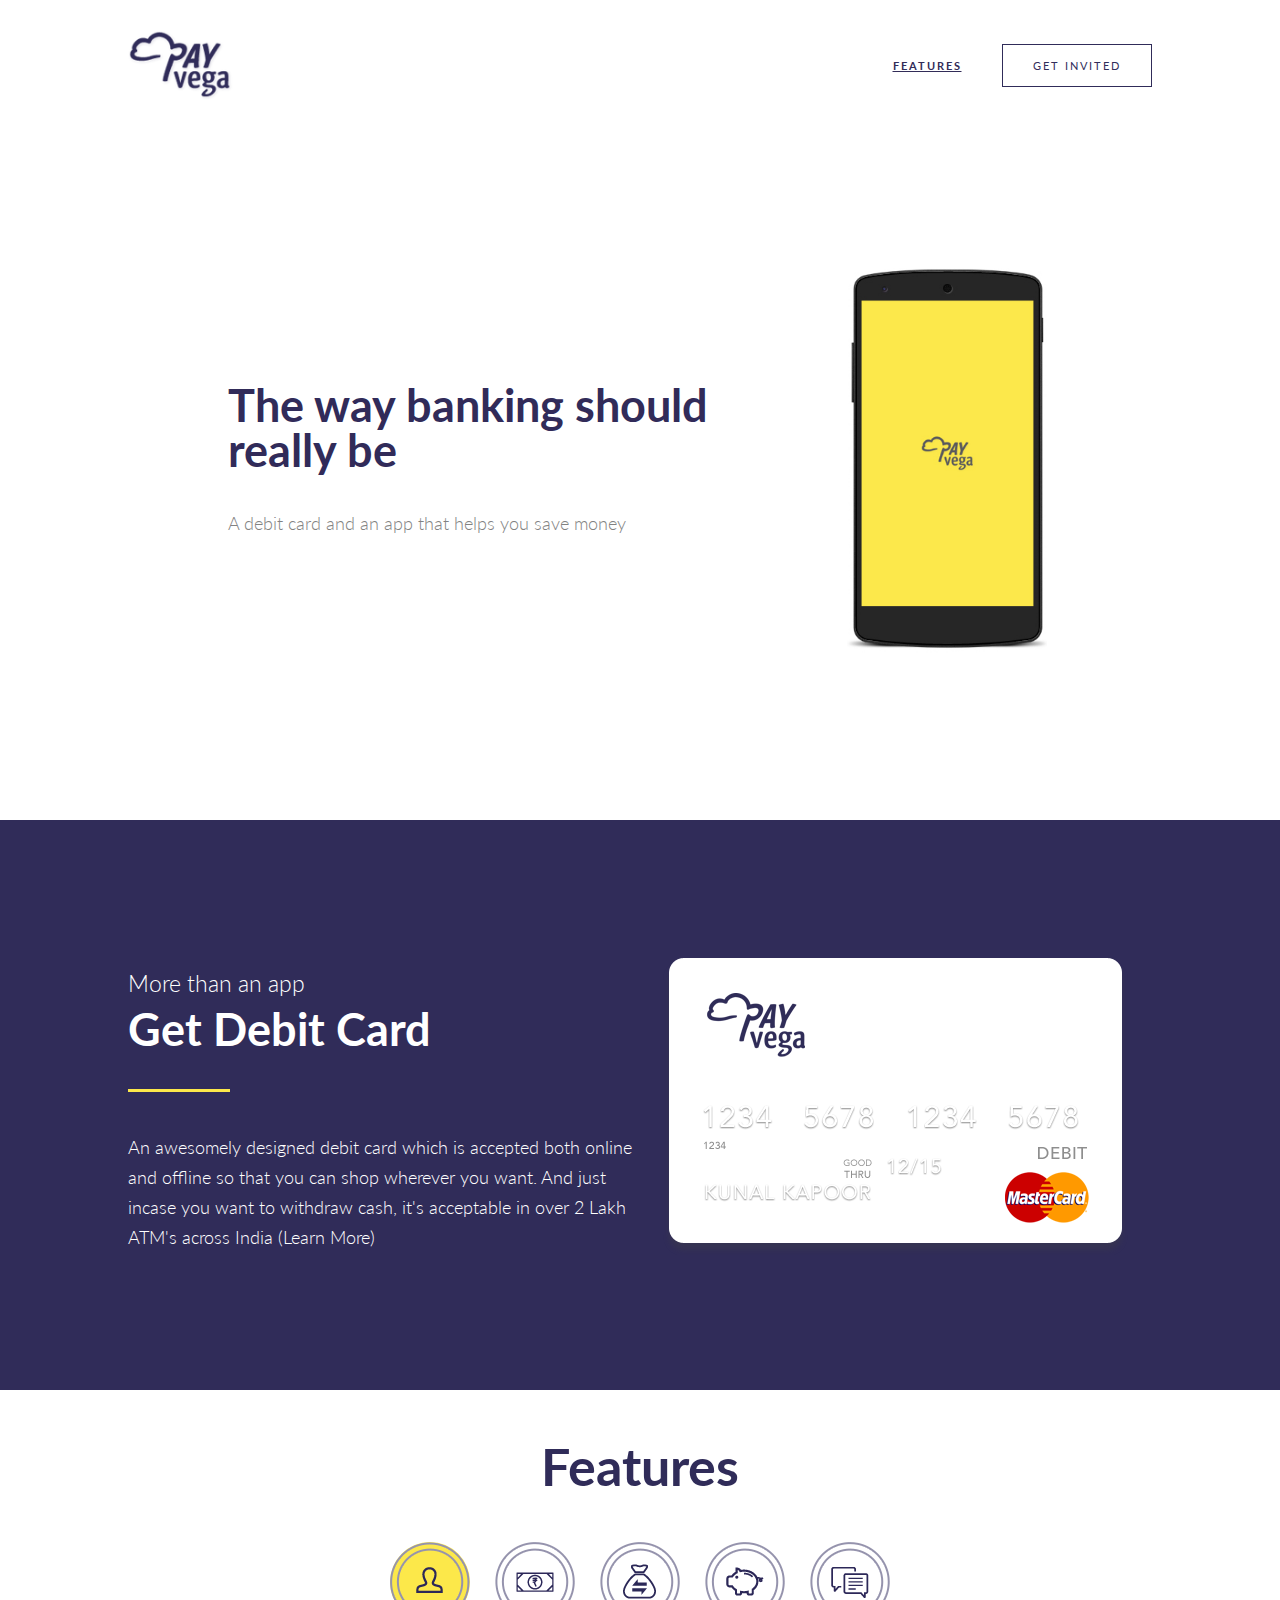
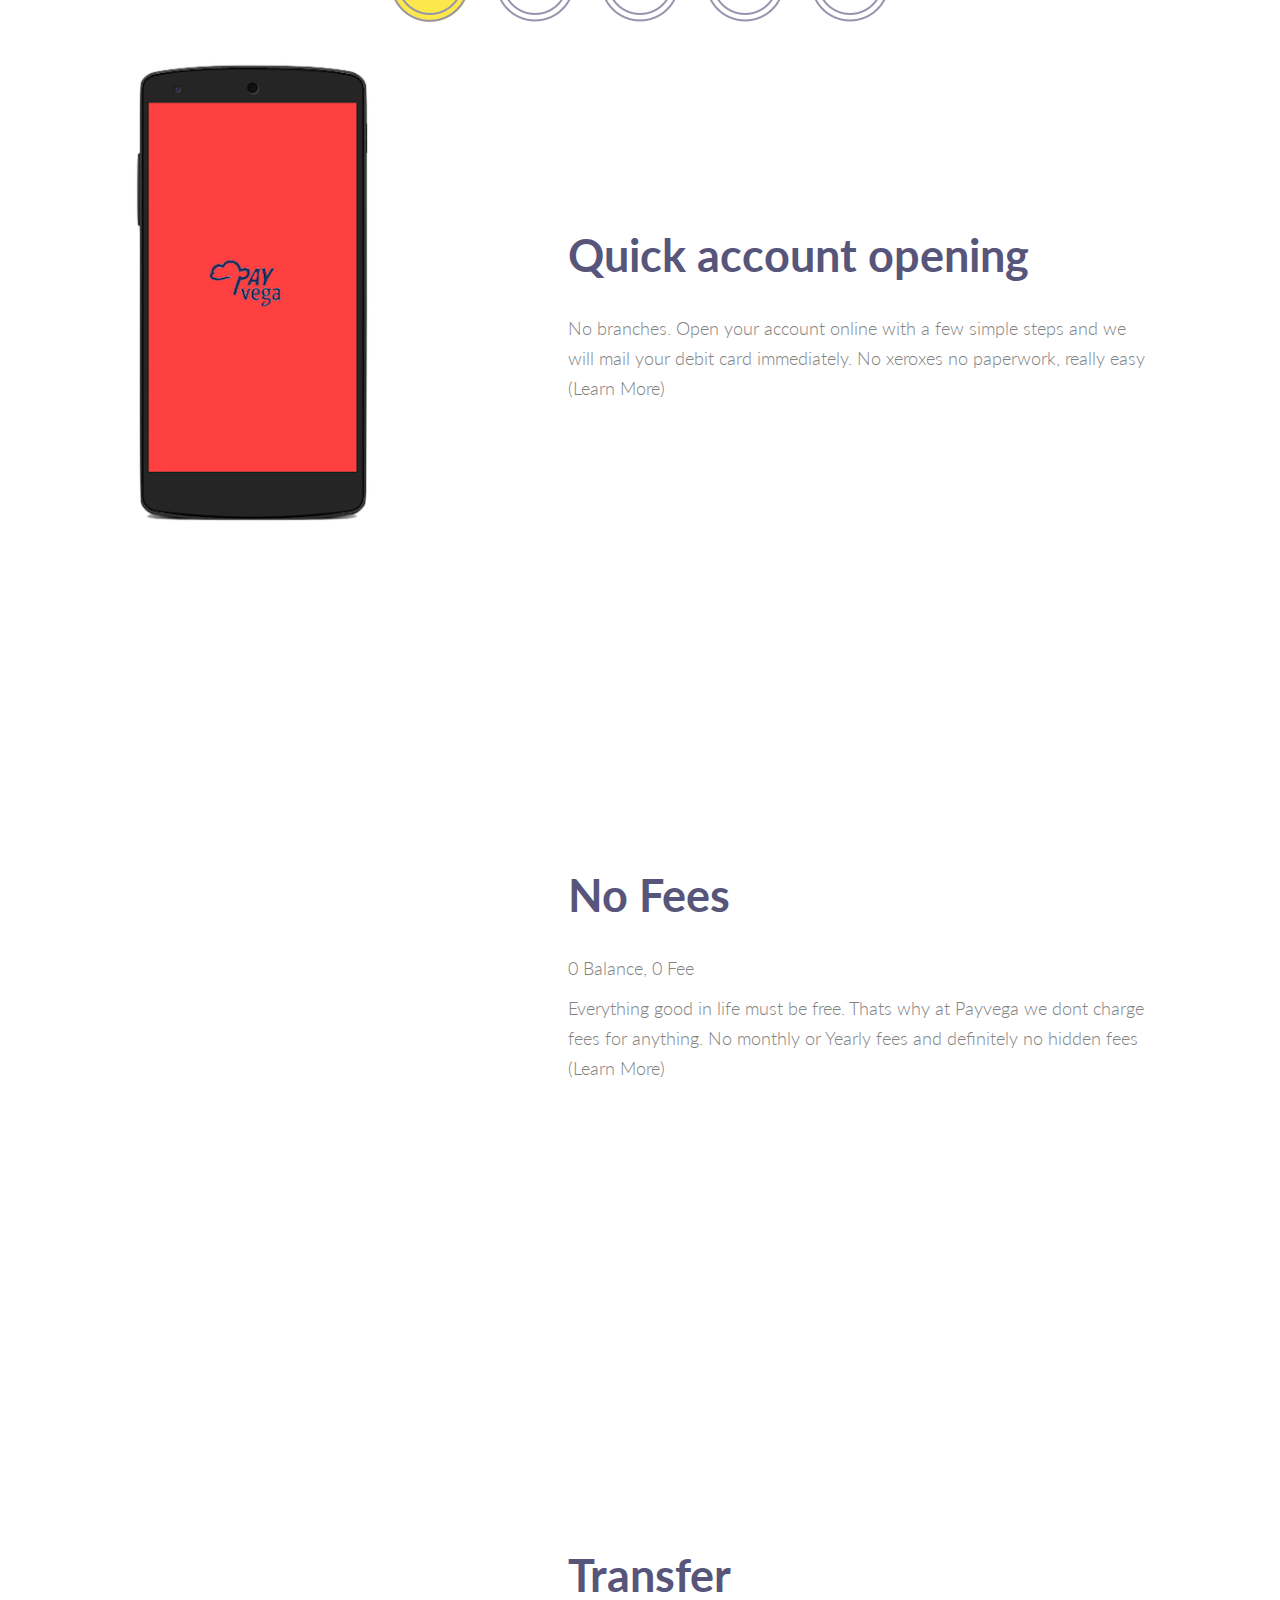
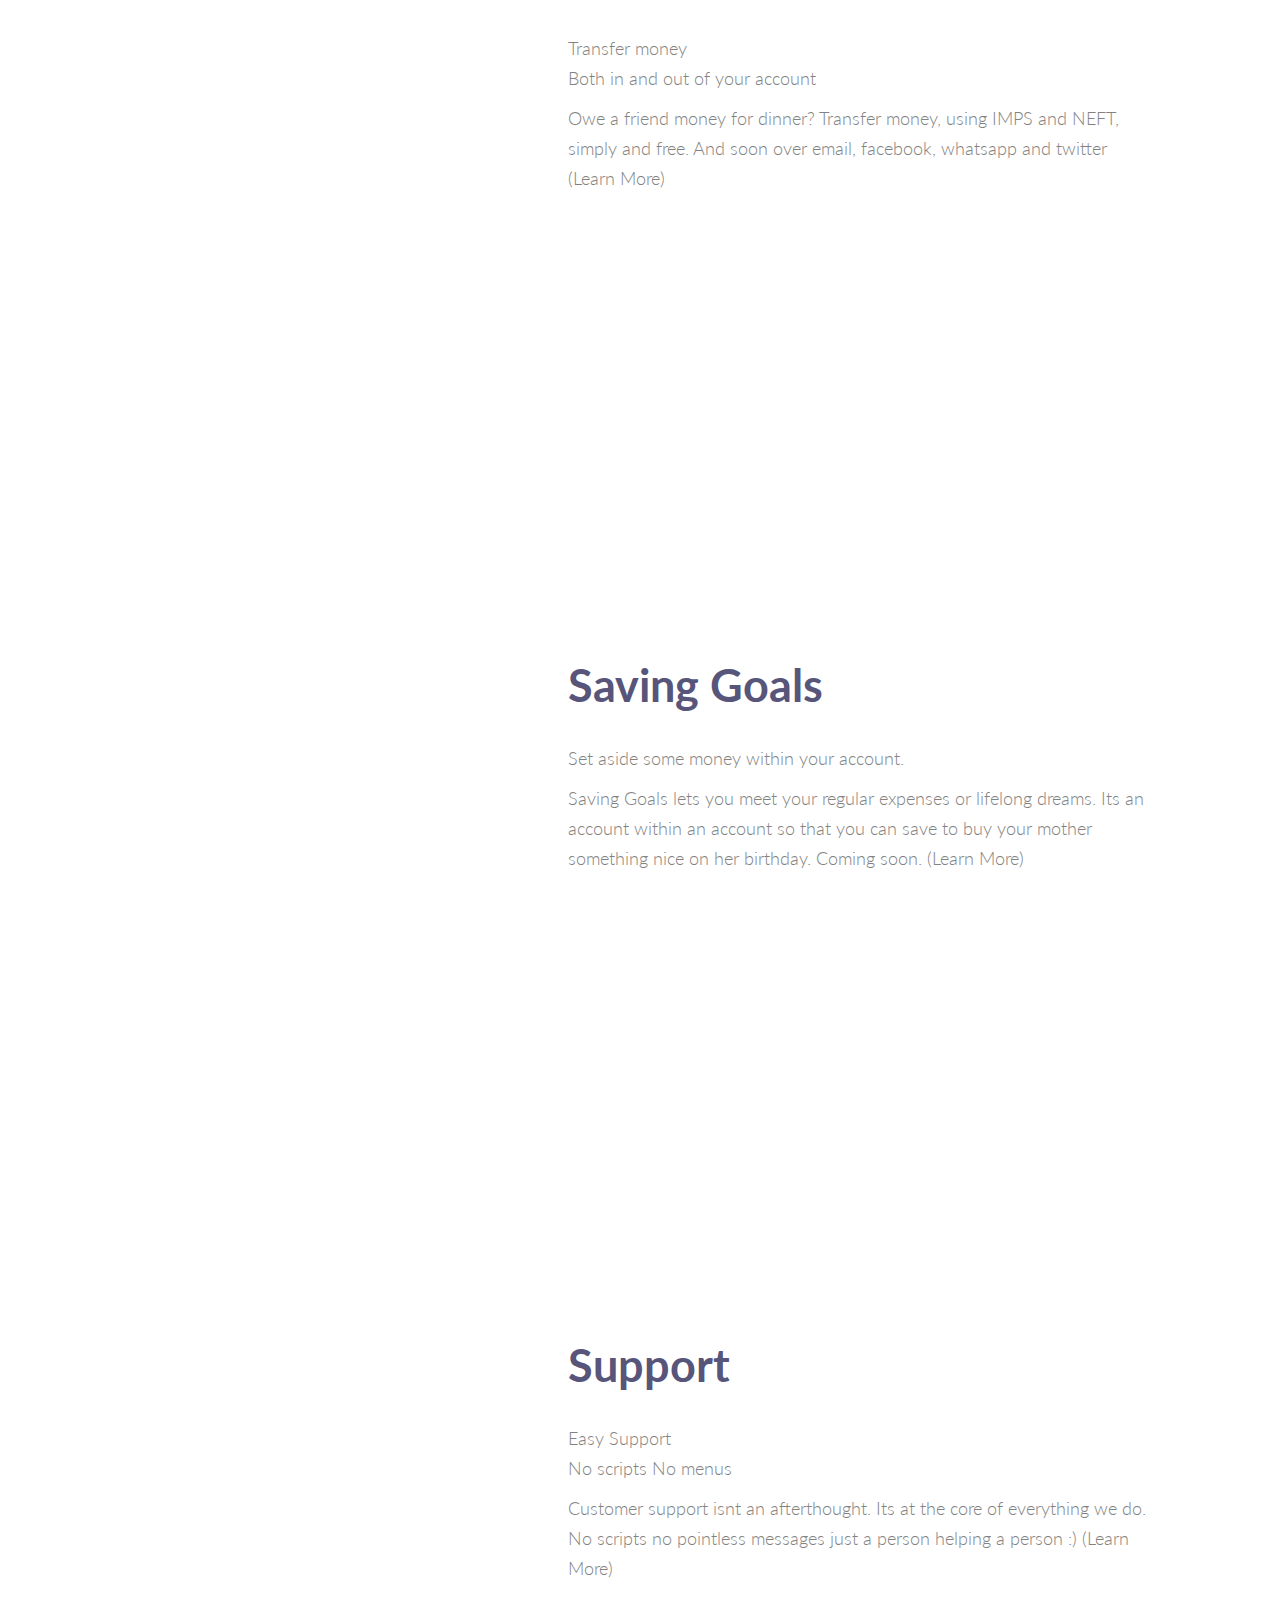
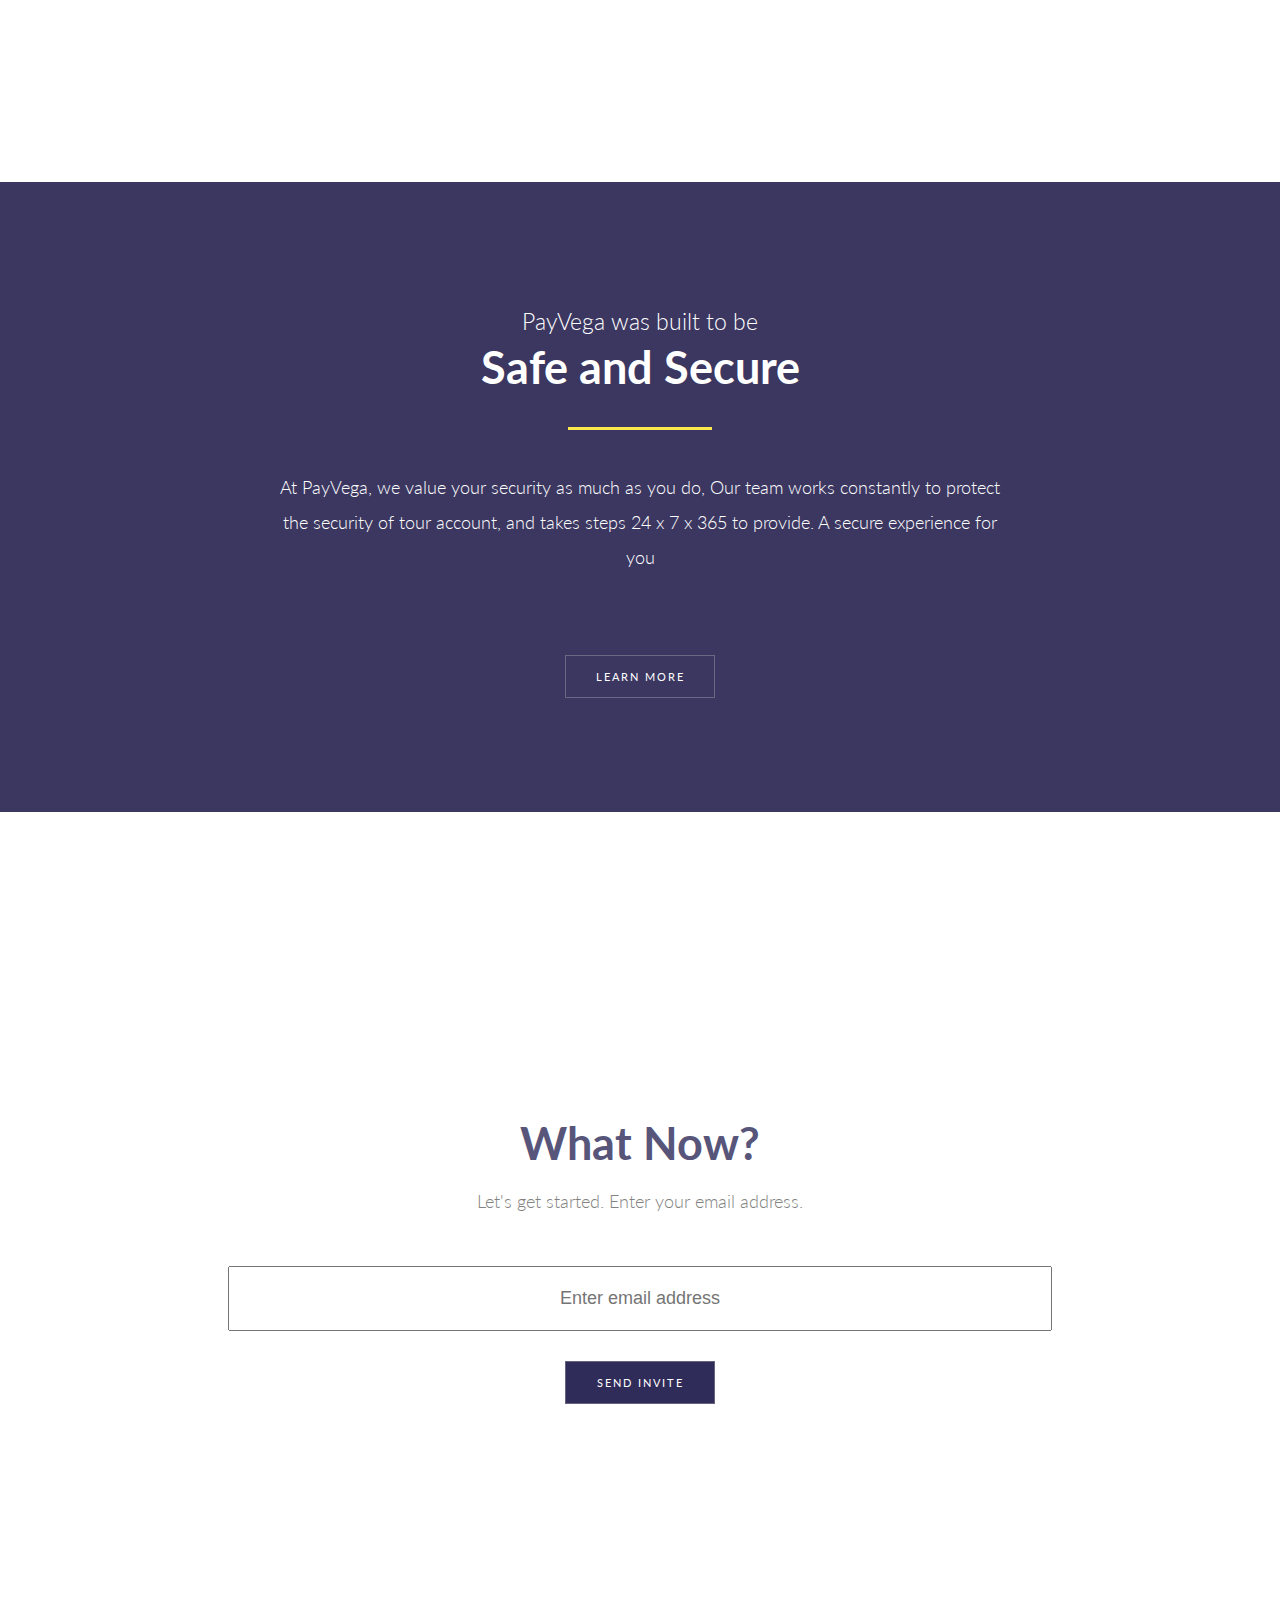
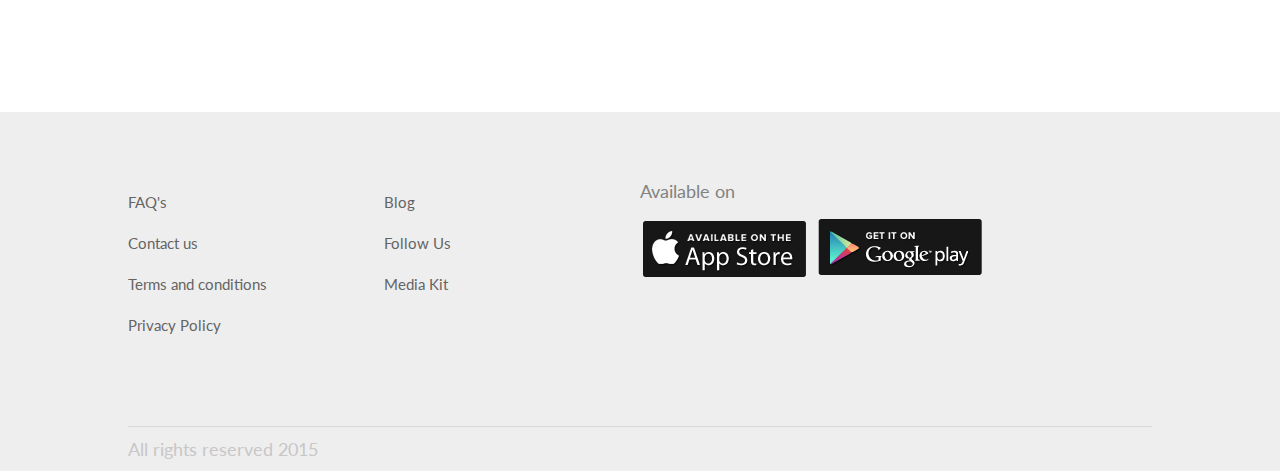
==== commit d3ffbac1: "Changes for as per PG and refinement in img mapping block(features)" ====
--- a/index.html
+++ b/index.html
@@ -1,6 +1,6 @@
 <html>
 	
-<!-- Mirrored from payvega.munark.in/ by HTTrack Website Copier/3.x [XR&CO'2014], Thu, 10 Sep 2015 11:20:34 GMT -->
+<!-- Mirrored from payvega.munark.in/ by HTTrack Website Copier/3.x [XR&CO'2014], Wed, 16 Sep 2015 08:07:03 GMT -->
 <head>
 		<title>PayVega</title>
 		<link href='http://fonts.googleapis.com/css?family=Lato:700,300' rel='stylesheet' type='text/css'>
@@ -21,7 +21,7 @@
 					</a>
 					<ul class="nav-links">
 						<li><a href="#getinvited" class="btn _uno samget">get invited</a></li>
-						<li><a href="#features" class="btn _uno features">features</a></li>
+						<li><a href="#features" class="btn features"><b><u>features</u></b></a></li>
 					</ul>
 				</nav>
 			</div>
@@ -59,11 +59,11 @@
 		<div class="clear">&nbsp;</div>
 		<section class="quick-should" id="features">
 			<div class="wrapper">
-							
+				<h2 class="head">Features</h2>		
 				<div class="container smain">
+					
 	          		<div class="smobilecontent" id="sticky_item">
 	          			<div class="sameer">
-							<h2 class="head">Features</h2>
 							<div class="list">
 								<span class="icon active" id="firstphoneactive"><a href="#firstphone">
 									<svg xmlns="http://www.w3.org/2000/svg" xmlns:xlink="http://www.w3.org/1999/xlink" preserveAspectRatio="xMidYMid" width="80" height="80" viewBox="0 0 80 80">
@@ -107,22 +107,22 @@
 							</div>
 							<div id="secondphone">
 								<h1>No Fees</h1>
-                                <p><strong>0 Balance, 0 Fee</strong></p>
+                                <p>0 Balance, 0 Fee</p>
 								<p style="margin-top:10px;">Everything good in life must be free. Thats why at Payvega we dont charge fees for anything. No monthly or Yearly fees and definitely no hidden fees (Learn More)</p>
 							</div>
 							<div id="thirdphone">
 								<h1>Transfer</h1>
-                                <p><strong>Transfer money <br>Both in and out of your account</strong></p>
+                                <p>Transfer money <br>Both in and out of your account</p>
 								<p style="margin-top:10px;">Owe a friend money for dinner? Transfer money, using IMPS and NEFT, simply and free. And soon over email, facebook, whatsapp and twitter (Learn More)</p>
 							</div>
                             <div id="fourthphone">
 	                            <h1>Saving Goals</h1>
-	                            <p><strong>Set aside some money within your account</strong></p>
+	                            <p>Set aside some money within your account.</p>
 	                            <p style="margin-top:10px;">Saving Goals lets you meet your regular expenses or lifelong dreams. Its an account within an account so that you can save to buy your mother something nice on her birthday. Coming soon. (Learn More)</p>
                             </div>
                             <div id="fifthphone">
 	                            <h1>Support</h1>
-	                            <p><strong>Easy Support <br>No scripts No menus</strong></p>
+	                            <p>Easy Support <br>No scripts No menus</p>
 	                            <p style="margin-top:10px;">Customer support isnt an afterthought. Its at the core of everything we do. No scripts no pointless messages just a person helping a person :) (Learn More)</p>
                             </div>
 						</div>
@@ -142,7 +142,7 @@
                     <image xlink:href="[data-uri]" width="80" height="80"/>
                     </svg>
                         <h1>No Fees</h1>
-	                    <p><strong>0 Balance, 0 Fee</strong></p>
+	                    <p>0 Balance, 0 Fee</p>
 						<p style="margin-top:10px;">Everything good in life must be free. Thats why at Payvega we dont charge fees for anything. No monthly or Yearly fees and definitely no hidden fees (Learn More)</p>
 		            </div>
 		            <div class="item">
@@ -150,7 +150,7 @@
                                 <image xlink:href="[data-uri]" width="80" height="80"></image>
                                 </svg>
 						<h1>Transfer</h1>
-                        <p><strong>Transfer money <br>Both in and out of your account</strong></p>
+                        <p>Transfer money <br>Both in and out of your account</p>
 						<p style="margin-top:10px;">Owe a friend money for dinner? Transfer money, using IMPS and NEFT, simply and free. And soon over email, facebook, whatsapp and twitter (Learn More)</p>
 					</div>
                     <div class="item">
@@ -160,7 +160,7 @@
                                 
                                 </svg>
                         <h1>Saving Goals</h1>
-                        <p><strong>Set aside some money within your account</strong></p>
+                        <p>Set aside some money within your account</p>
                         <p style="margin-top:10px;">Saving Goals lets you meet your regular expenses or lifelong dreams. Its an account within an account so that you can save to buy your mother something nice on her birthday. Coming soon. (Learn More)</p>
                     </div>
                     <div class="item">
@@ -168,7 +168,7 @@
                                 <image xlink:href="[data-uri]" width="80" height="80"></image>
                                 </svg>
                         <h1>Support</h1>
-                        <p><strong>Easy Support <br>No scripts No menus</strong></p>
+                        <p>Easy Support <br>No scripts No menus</p>
                         <p style="margin-top:10px;">Customer support isnt an afterthought. Its at the core of everything we do. No scripts no pointless messages just a person helping a person :) (Learn More)</p>
                     </div>
 		            
@@ -196,8 +196,9 @@
 				<div class="container">
 					<div class="div-100">
 						<h1>What Now?</h1>
-						<p>Let's get started. Enter your email address.</p>
+						<p style="margin-top: 20px; ">Let's get started. Enter your email address.</p>
 						<input class="input-text" type="text" placeholder="Enter email address">
+                            <div class="clearfix"></div>
 						<a href="#" class="btn _cuatro">Send invite</a>
 					</div>
 				</div>
@@ -323,5 +324,5 @@
 		
 	</body>
 
-<!-- Mirrored from payvega.munark.in/ by HTTrack Website Copier/3.x [XR&CO'2014], Thu, 10 Sep 2015 11:20:44 GMT -->
+<!-- Mirrored from payvega.munark.in/ by HTTrack Website Copier/3.x [XR&CO'2014], Wed, 16 Sep 2015 08:07:11 GMT -->
 </html>
--- a/css/base.css
+++ b/css/base.css
@@ -1,58 +1,58 @@
-html, body, div, span, object, iframe,h1, h2, h3, h4, h5, h6, p, blockquote, pre,abbr, address, cite, code,del, dfn, em, img, ins, kbd, q, samp,small, strong, sub, sup, var,b, i,dl, dt, dd, ol, ul, li,fieldset, form, label, legend,table, caption, tbody, tfoot, thead, tr, th, td,article, aside, canvas, details, figcaption, figure,footer, header, hgroup, menu, nav, section, summary,time, mark, audio, video, textarea  { margin:0;    padding:0;    border:0;    outline:0;     vertical-align:baseline;    background:transparent; }
-body {line-height:1;  color:#828282; background: #ffffff}
-article,aside,details,figcaption,figure,footer,header,hgroup,menu,nav,section {display:block;}
-ul { list-style:none;}
-blockquote, q { quotes:none;}
-blockquote:before, blockquote:after,q:before, q:after { content:''; content:none;}
-a { margin:0; padding:0; vertical-align:baseline; background:transparent;}
-/* change colours to suit your needs */
-ins { background-color:#ff9; color:#000; text-decoration:none;}/* change colours to suit your needs */mark { background-color:#ff9; color:#000; font-style:italic; font-weight:bold;}del { text-decoration: line-through;}abbr[title], dfn[title] { border-bottom:1px dotted; cursor:help;}table { border-collapse:collapse; border-spacing:0;}/* change border colour to suit your needs */hr { display:block; height:1px; border:0; border-top:1px solid #cccccc; margin:1em 0; padding:0;}input, select { vertical-align:middle;}
-a{text-decoration:none;}
-* {
-  -webkit-box-sizing: border-box;
-  -moz-box-sizing: border-box;
-  box-sizing: border-box;
-}
-.clearfix:after {
-	visibility: hidden;
-	display: block;
-	font-size: 0;
-	content: " ";
-	clear: both;
-	height: 0;
-}
-
-
-* html .clearfix             { zoom: 1; } /* IE6 */
-*:first-child+html .clearfix { zoom: 1; } /* IE7 */
-
-.pt-color {
-	background: #312b59;
-}
-.p-color {
-	background: #2f2c59;
-}
-.s-color {
-	background: #fce84b;
-}
-
-::-moz-selection { /* Code for Firefox */
-    color: #fff;
-    background: #fce84b;
-}
-::selection { /* Code for Firefox */
-    color: #fff;
-    background: #fce84b;
-}
-::-webkit-selection { /* Code for Firefox */
-    color: #fff;
-    background: #fce84b;
-}
-::-o-selection { /* Code for Firefox */
-    color: #fff;
-    background: #fce84b;
-}
-::-ms-selection { /* Code for Firefox */
-    color: #fff;
-    background: #fce84b;
+html, body, div, span, object, iframe,h1, h2, h3, h4, h5, h6, p, blockquote, pre,abbr, address, cite, code,del, dfn, em, img, ins, kbd, q, samp,small, strong, sub, sup, var,b, i,dl, dt, dd, ol, ul, li,fieldset, form, label, legend,table, caption, tbody, tfoot, thead, tr, th, td,article, aside, canvas, details, figcaption, figure,footer, header, hgroup, menu, nav, section, summary,time, mark, audio, video, textarea  { margin:0;    padding:0;    border:0;    outline:0;     vertical-align:baseline;    background:transparent; }
+body {line-height:1;  color:#828282; background: #ffffff}
+article,aside,details,figcaption,figure,footer,header,hgroup,menu,nav,section {display:block;}
+ul { list-style:none;}
+blockquote, q { quotes:none;}
+blockquote:before, blockquote:after,q:before, q:after { content:''; content:none;}
+a { margin:0; padding:0; vertical-align:baseline; background:transparent;}
+/* change colours to suit your needs */
+ins { background-color:#ff9; color:#000; text-decoration:none;}/* change colours to suit your needs */mark { background-color:#ff9; color:#000; font-style:italic; font-weight:bold;}del { text-decoration: line-through;}abbr[title], dfn[title] { border-bottom:1px dotted; cursor:help;}table { border-collapse:collapse; border-spacing:0;}/* change border colour to suit your needs */hr { display:block; height:1px; border:0; border-top:1px solid #cccccc; margin:1em 0; padding:0;}input, select { vertical-align:middle;}
+a{text-decoration:none;}
+* {
+  -webkit-box-sizing: border-box;
+  -moz-box-sizing: border-box;
+  box-sizing: border-box;
+}
+.clearfix:after {
+	visibility: hidden;
+	display: block;
+	font-size: 0;
+	content: " ";
+	clear: both;
+	height: 0;
+}
+
+
+* html .clearfix             { zoom: 1; } /* IE6 */
+*:first-child+html .clearfix { zoom: 1; } /* IE7 */
+
+.pt-color {
+	background: #312b59;
+}
+.p-color {
+	background: #2f2c59;
+}
+.s-color {
+	background: #fce84b;
+}
+
+::-moz-selection { /* Code for Firefox */
+    color: #fff;
+    background: #fce84b;
+}
+::selection { /* Code for Firefox */
+    color: #fff;
+    background: #fce84b;
+}
+::-webkit-selection { /* Code for Firefox */
+    color: #fff;
+    background: #fce84b;
+}
+::-o-selection { /* Code for Firefox */
+    color: #fff;
+    background: #fce84b;
+}
+::-ms-selection { /* Code for Firefox */
+    color: #fff;
+    background: #fce84b;
 }--- a/css/style.css
+++ b/css/style.css
@@ -1,827 +1,838 @@
-.smain { 
-	display: block;
-}
-.fadeOut.owl-carousel {
-	display: none;
-}
-
-.list span, .btn {
-  transition: all 200ms,transform 200ms;
-  -moz-transition: all 200ms,-moz-transform 200ms;
-  -webkit-transition: all 200ms,-webkit-transform 200ms;
-  -o-transition: all 200ms,-o-transform 200ms;
-}
-body {
-	font-size: 18px;
-	font-family: 'Lato', arial, sans-serif;
-}
-h1 {
-	font-size: 45px;
-	position: relative;
-}
-h1 span {
-	font-size: 23px;
-	
-	line-height: 48px;
-}
-.head {
-	font-size: 52px;
-	color: #302c59;
-	width: 100%;
-	text-align: center;
-}
-h1+p, h1+p+p {
-	font-size: 18px;
-	
-	margin-top: 35px;
-	line-height: 30px;
-}
-.debitcardimg {
-	max-width: 100%;
-	width: 100%;
-}
-.clear {
-    clear: both;
-    display: block;
-    overflow: hidden;
-    visibility: hidden;
-    width: 0;
-    height: 0px;
-}
-.container {
-	display: table;
-	height: 100%;
-	width: 100%;
-}
-.wrapper {
-	max-width: 1400px;
-	width: 1024px;
-	margin: 0 auto;
-	clear: both;
-}
-
-.all-right-div {
-	padding: 13px 0;
-	margin-top: 80px;
-	border-top: 1px solid #dadada;
-	color: #c7c7c7;
-	
-}
-
-.pg-footer {
-	width: 100%;
-	background: #eeeeee;
-	display: inline-block;
-	padding-top: 70px;
-}
-.pg-footer li a {
-	color: #646464;
-	padding: 13px 0;
-	display: inline-block; 
-}
-.ta-center {
-	color: #302c59;
-	margin: 100px auto;
-	text-align: center;
-}
-.pg-navbar {
-	padding-top: 30px;
-	width: 100%;
-	text-align: right;
-}
-.pg-navbar a {
-    float: left;
-}
-.nav-links {
-	display: inline-block;
-    margin-top: 14px;
-}
-.nav-links li {
-	float: right;
-}
-.nav-links li a{
-	color: #322c58;
-}
-.div-75 {
-	float: left;
-	width: 75%;
-}
-.div-60 {
-	float: left;
-	width: 60%;
-}
-.div-50 {
-	width: 50%;
-	float: left;
-}
-.div-100 {
-	width: 100%;
-	float: left;
-}
-.div-40 {
-	width: 40%;
-	float: left;
-}
-.div-30 {
-	width: 30%;
-	float: left;
-}
-.div-25 {
-	width: 25%;
-	float: left;
-}
-/*  Div coloums */
-.coloum3 >div{
-	width: 33.3333%;
-	float: left;
-}
-.container [class*='div']{
-    display: table-cell;
-    vertical-align: middle;
-    float: none;
-	position: relative;
-	z-index: 1;
-}
-.t-center {
-	text-align: center;
-}
-
-.banking-should h1 {
-	color: #312b59;
-}
-.quick-should h1, .whats-now h1{
-	color: #57557a
-}
-.available a{
-	float: left;
-	margin-top: 25px;
-}
-.banking-should {
-	/*padding: 100px 0;*/
-	height: 80%;
-}
-.banking-should img {
-	width: 200px;
-}
-.getting-card {
-	background: #302c59;
-	color: #ffffff;
-	height: 570px;
-}
-.safe-secure {
-	height: 630px;
-	background: url("../img/safe-bg.jpg") no-repeat center;
-	background-attachment: fixed;
-	background-size: cover;
-	overflow: hidden;
-	color: #ffffff;
-	position: relative;
-	text-align: center;
-}
-.safe-secure:after {
-	content: "";
-	position: absolute;
-	top: 0;
-	left: 0;
-	height: 100%;
-	width: 100%;
-	background-color: rgba(48,44,89,0.9);
-}
-.box-720 {
-	width: 720px;
-	margin: 0 auto
-
-}
-.safe-secure p {
-	margin-bottom: 80px;
-	line-height: 35px
-}
-.btn {
-	display: inline-block;
-	padding: 15px;
-	
-	text-align: center;
-	border: 1px solid transparent;
-	background-color: transparent;
-	font-size: 11px;
-	text-transform: uppercase;
-	min-width: 150px;
-	letter-spacing: 2px;
-}
-._trans {
-	color: #ffffff;
-	border-color: rgba(139,135,154, .6);
-}
-._trans:hover {
-	background: rgba(139,135,154, .6);
-}
-._cuatro {
-	color: #ffffff;
-	background-color: #302c59;
-	border-color: rgba(139,135,154, .6);
-}
-._cuatro:hover {
-	background-color: #57557A;
-}
-._uno {
-	color: #302c59;
-	border-color: #302c59;
-}
-._uno.features {
-	border-color: transparent;
-}
-._uno:hover, ._uno.features:hover {
-	color: #ffffff;
-	background-color: #57557A;
-}
-.waypad {
-    padding-left: 100px;
-}
-
-.input-text {
-	font-size: 18px;
-	text-align: center;
-	
-	padding:20px 0;
-	width: calc(100% - 100px);
-	outline: 0;
-	margin: 50px 0 30px;
-}
-.quick-should {
-	padding: 0 0 50px;
-}
-.list  {
-	width: 100%;
-	display: inline-block;
-	margin: 10px 0 0;
-	text-align: center;
-}
-.list > span {
-	width: 80px;
-	height: 80px;
-	display: inline-block;
-	margin: 10px;
-	cursor: pointer;
-	vertical-align: top;
-	-webkit-border-radius: 50%;
-	-moz-border-radius: 50%;
-	border-radius: 50%;
-}
-.list i{
-	position: relative;
-	display: inline-block;
-	width: 100%;
-}
-.list span:hover, .list span.active {
-	color: #302c59;
-	background: #fce84a;
-	box-shadow: 0 0 0 #fce84a;
-}
-
-/*contact us*/
-.contact-us {
-	background: #fce84a;
-}
-.contact-us .page-head {
-	text-align: center;
-	color: #2f2c58;
-	height: 295px;
-	display: table;
-	width: 100%;
-}
-.contact-us .page-head>div {
-	display: table-cell;
-	vertical-align: middle;
-}
-
-.contact-us-details {
-	text-align: center;
-	margin: 110px 0;
-	display: inline-block;
-	width: 100%;
-	color: #4c4c4c;
-}
-.contact-us-details h3 {
-	font-size: 20px;
-	color: #302c59;
-	margin: 30px 0;
-}
-.contact-us-details p {
-	font-size: 18px;
-	line-height: 30px;
-}
-.contact-us-details .icon {
-	display: inline-block;
-	width: 55px;
-}.contact-us-details .icon svg {
-	fill: #302c59;
-}
-.contact-us-details p a {
-	border-bottom: 1px solid #cfcfcf;
-	display: inline-block;
-	padding-bottom: 8px;
-	margin-bottom: 8px;
-	color: #4c4c4c;
-}
-
-/*Faq*/
-.faq {
-	background: url("../img/safe-bg.jpg") no-repeat;
-	background-attachment: fixed;
-	background-size: cover;
-	overflow: hidden;
-	color: #ffffff;
-	position: relative;
-}
-
-.faq:after {
-	content: "";
-	position: absolute;
-	top: 0;
-	left: 0;
-	height: 100%;
-	width: 100%;
-	background-color: rgba(48,44,89,.8); 
-}
-.faq .wrapper {
-	position: relative;
-	z-index: 1;
-}
-.faq .nav-links li a {
-	color: #ffffff
-}
-.faq .nav-links li a._uno {
-	background: #ffffff;
-	color: #322c58
-}
-
-.faq .page-head {
-	text-align: center;
-	display: table;
-	position: relative;
-	height: 290px;
-	z-index: 1;
-	width: 100%;
-}
-.faq .page-head>div {
-	display: table-cell;
-	vertical-align: middle;
-}
-.faq .yellow-br:after {
-	left: 40%;
-}
-.faq-list a{
-	display: inline-block;
-	padding: 28px 0 15px;
-	font-size: 16px;
-	color: #666666;
-	border-bottom: 1px solid #f1f1f1;
-	width: 100%;
-}
-.faq-list a._active {
-	color: #302c59;
-	position: relative;
-}
-.faq-list a._active:after {
-	content: "";
-	position: absolute;
-	bottom: 14px;
-	right: 10px;
-	border: 8px solid transparent;
-	border-left-color: #302c59;
-}
-.faq-list a:hover {
-	color: #302c59;
-}
-.faq-container .div-25{
-	padding-right: 40px;
-}
-.faq-container .div-75{
-	padding-left: 40px;
-}
-.faq-container {
-	padding: 100px 0;
-	font-size: 14px;
-}
-.faq-container .block {
-	display: none;
-}
-.faq-container .block h1 {
-	font-size: 30px;
-	font-weight: normal;
-}
-.faq-container .block .box {
-	margin-top: 60px;	
-}
-.faq-container .question {
-	font-size: 18px;
-	color: #302c59;
-	margin-bottom: 30px;
-}
-.faq-container .answer {
-	font-size: 14px;
-	line-height: 22px;
-}
-.faq-container .block .yellow-br {
-	margin-bottom: 50px;
-}
-.faq-container .block .yellow-br:after {
-	bottom: -25px;
-	width: 60px;
-}
-/* Resposive code starts here */
-@media (max-width: 1024px) {
-	.wrapper  {
-		width: 90%;
-	}
-}
-@media (max-width: 720px) {
-	/*Coloums 100*/
-	.coloum3>div {
-		width: 100%;
-	}
-	/*Div 100*/
-	.div-25, .div-30,.div-40,.div-50,.div-60, .box-720 {
-		width: 100%;
-		float: left;
-	}
-	.container .div-25, .container .div-30, .container .div-40, .container .div-50,.div-60, .container .box-720{
-		display: inline-block !important;
-		width: 100%;
-		float: left;
-		padding: 20px 0;
-		text-align: center;
-	}
-	h1.yellow-br:after{
-		left: 40%;
-	}
-	.banking-should {
-		padding: 50px 0;
-		height: auto;
-	}
-	.pg-navbar {
-		text-align: center;
-	}
-	.nav-links {
-		display: none;
-	}
-	.getting-card {
-		height: auto;
-		padding-bottom: 40px;
-	}
-}
-h1.yellow-br {
-	margin-bottom: 80px;
-}
-h1.blue-br {
-	margin-bottom: 70px;
-}
-.yellow-br:after{
-	content: "";
-	position: absolute;
-	width: 20%;
-	height: 3px;
-	background: #fce84a;
-	bottom: -40px;
-	left: 0;
-}
-.blue-br:after{
-	content: "";
-	position: absolute;
-	width: 20%;
-	height: 3px;
-	background: #2f2c58;
-	bottom: -40px;
-	left: 40%;
-}
-.safe-secure h1.yellow-br:after{
-	left: 40%;
-}
-
-/* More to come */
-
-@-moz-keyframes bounce {
-	0%, 20%, 50%, 80%, 100% {
-		-moz-transform: translateY(0);
-		transform: translateY(0);
-	}
-	40% {
-		-moz-transform: translateY(-30px);
-		transform: translateY(-30px);
-	}
-	60% {
-		-moz-transform: translateY(-15px);
-		transform: translateY(-15px);
-	}
-}
-@-webkit-keyframes bounce {
-	0%, 20%, 50%, 80%, 100% {
-		-webkit-transform: translateY(0);
-		transform: translateY(0);
-	}
-	40% {
-		-webkit-transform: translateY(-30px);
-		transform: translateY(-30px);
-	}
-	60% {
-		-webkit-transform: translateY(-15px);
-		transform: translateY(-15px);
-	}
-}
-@keyframes bounce {
-	0%, 20%, 50%, 80%, 100% {
-		-moz-transform: translateY(0);
-		-ms-transform: translateY(0);
-		-webkit-transform: translateY(0);
-		transform: translateY(0);
-	}
-	40% {
-		-moz-transform: translateY(-30px);
-		-ms-transform: translateY(-30px);
-		-webkit-transform: translateY(-30px);
-		transform: translateY(-30px);
-	}
-	60% {
-		-moz-transform: translateY(-15px);
-		-ms-transform: translateY(-15px);
-		-webkit-transform: translateY(-15px);
-		transform: translateY(-15px);
-	}
-}
-.bounce {
-	-moz-animation: bounce 2s infinite;
-	-webkit-animation: bounce 2s infinite;
-	animation: bounce 2s infinite;
-}
-
-.more-to-come {
-	position: fixed;
-	bottom: 0;
-	left: 0;
-	width: 100%;
-	text-align: center;
-	z-index: 2;
-}
-.more-to-come span {
-	width: 40px;
-	display: inline-block;
-}
-
-*/
-
-html, body {
-	width:100%;
-	height:100%;
-	padding:0;
-	margin:0;
-	overflow-x:hidden;
-}
-
-.skrollable {
-	/*
-	 * First-level skrollables are positioned relative to window
-	 */
-	position:fixed;
-
-	/*
-	 * Skrollables by default have a z-index of 100 in order to make it easy to position elements in front/back without changing each skrollable
-	 */
-	z-index:100;
-}
-
-.skrollr-mobile .skrollable {
-	/*
-		May cause issues on Android default browser (see #331 on GitHub).
-	*/
-	position:absolute;
-}
-
-.skrollable .skrollable {
-	/*
-	 * Second-level skrollables are positioned relative their parent skrollable
-	 */
-	position:absolute;
-}
-
-.skrollable .skrollable .skrollable {
-	/*
-	 * Third-level (and below) skrollables are positioned static
-	 */
-	position:static;
-}
-
-/*sameer*/
-.owl-carousel .owl-item img {
-    display: inline-block;
-    width: auto;
-}
-.owl-dots .owl-dot span {
-    width: 10px;
-    height: 10px;
-    margin: 5px 7px;
-    background: #d6d6d6;
-    display: block;
-    -webkit-backface-visibility: visible;
-    -webkit-transition: opacity 200ms ease;
-    -moz-transition: opacity 200ms ease;
-    -ms-transition: opacity 200ms ease;
-    -o-transition: opacity 200ms ease;
-    transition: opacity 200ms ease;
-    -webkit-border-radius: 30px;
-    -moz-border-radius: 30px;
-    border-radius: 30px;
-}
-.owl-dots .owl-dot.active span, .owl-theme .owl-dots .owl-dot:hover span {
-    background: #869791;
-}
-.owl-controls {
-	    position: absolute;
-    top: 47%;
-    right: -30px;
-}
-.smain {
-	display: block;
-	padding: 0px 0 0;
-	position: relative;
-}
-.container.smain [class*='div'] {
-    display: inline-block;
-    float: none;
-    z-index: 1;
-}
-.container.smain .div-60 {
-    width: 57%;
-    margin-left: 43%;
-    top: -580px;
-    z-index: -18;
-}
-.scontent div {
-	padding: 380px 0 160px;
-}
-.scontent {
-    margin-top: -150px;
-}
-.smobile {
-	width: 275px;
-	height: 495px;
-	background: url(../img/mobile-1.png) no-repeat 0;
-}
-.smobile.firstphone {
-	background-position: 0px 0px;
-}
-.smobile.secondphone {
-	background-position: 0px -510px;
-}
-.smobile.thirdphone {
-	background-position: 0px -1020px;
-}
-.smobile.fourthphone {
-	background-position: 0px -1530px;
-}
-.smobile.fifthphone {
-	background-position: 0px -2040px;
-}
-.sameer {
-    padding: 30px;
-    background-color: #fff;
-}
-.sameer a {
-	position: relative;
-	z-index: 999;
-}
-.fadeOut.owl-carousel .item {
-    text-align: center;
-    padding: 30px 0 40px;
-}
-.fadeOut.owl-carousel .item h1 {
-    padding-top: 10px;
-}
-.fadeOut.owl-carousel.faqsam.faq-container .item
-	{
-		display: block;
-	    width: inherit;
-	    cursor: pointer;
-	    text-align: left;
-	    padding: 10px 0px 10px 40px;
-	    margin-bottom: 30px;
-	    background: url(../img/More.png) no-repeat 0 center;
-	}
-
-.fadeOut.owl-carousel.faqsam.faq-container .item-data
-	{
-		display : none ; 
-		width : inherit ;
-		height : auto ;
-		border: 1px solid #ccc;
-		padding: 0 20px 20px;
-	    margin-bottom: 30px;
-	}
-.faqsam h1.item {
-	text-align: center;
-    padding: 30px 0 40px;
-    color: #000;
-    border: 0;
-    font-size: 30px;
-	background: transparent;
-}	
-.fadeOut.owl-carousel.faqsam.faq-container {
-    padding-top: 30px;
-}
-.faq .nav-links li a._uno.faqbtn:hover {
-	color: #ffffff;
-    background-color: #57557A;
-} 
-.faq .nav-links li a.features.faqbtn {
-	color: #fff;
-    background-color: transparent;
-} 
-.faq .nav-links li a.features.faqbtn:hover {
-	color: #57557A;
-    background-color: #fff;
-    border-color: #322c58;
-} 
-.samget {
-    position: fixed;
-    z-index: 999;
-}
-@media all and (max-width: 768px) {
-	body {
-		font-size: 17px;
-		font-family: 'Lato', arial, sans-serif;
-	}
-	h1 {
-		font-size: 38px;
-		position: relative;
-	}
-	h1 span {
-		font-size: 22px;
-		
-		line-height: 48px;
-	}
-	.head {
-		font-size: 42px;
-		color: #302c59;
-		width: 100%;
-		text-align: center;
-	}
-	h1+p {
-		font-size: 18px;
-		
-		margin-top: 35px;
-		line-height: 30px;
-	}
-}
-
-@media all and (max-width: 720px) {
-	.pg-navbar a {
-	    float: none;
-	}
-	.smain { 
-		display: none;
-	}
-	.fadeOut.owl-carousel {
-		display: block;
-	}
-	.owl-controls {
-	    position: relative;
-	    top: 0;
-	    right: 0;
-	    text-align: center;
-	}	
-	.owl-dot {
-	    display: inline-block;
-	}
-	.waypad {
-		padding-left: 0;
-	}
-	img {
-		max-width: 100%;
-	}
-}
-
-@media all and (max-width: 480px) {
-	body {
-		font-size: 15px;
-		font-family: 'Lato', arial, sans-serif;
-	}
-	h1 {
-		font-size: 30px;
-		position: relative;
-	}
-	h1 span {
-		font-size: 19px;
-		
-		line-height: 48px;
-	}
-	.head {
-		font-size: 42px;
-		color: #302c59;
-		width: 100%;
-		text-align: center;
-	}
-	h1+p {
-		font-size: 18px;
-		margin-top: 35px;
-		line-height: 30px;
-	}
+.smain { 
+	display: block;
+}
+.fadeOut.owl-carousel {
+	display: none;
+}
+
+.list span, .btn {
+  transition: all 200ms,transform 200ms;
+  -moz-transition: all 200ms,-moz-transform 200ms;
+  -webkit-transition: all 200ms,-webkit-transform 200ms;
+  -o-transition: all 200ms,-o-transform 200ms;
+}
+body {
+	font-size: 18px;
+	font-family: 'Lato', arial, sans-serif;
+}
+h1 {
+	font-size: 45px;
+	position: relative;
+}
+h1 span {
+	font-size: 23px;
+    font-weight: 300;
+	line-height: 48px;
+}
+.head {
+	font-size: 52px;
+	color: #302c59;
+	width: 100%;
+	text-align: center;
+}
+h1+p, h1+p+p {
+	font-size: 18px;
+    font-weight: 300;
+	margin-top: 35px;
+	line-height: 30px;
+}
+.clear {
+    clear: both;
+    display: block;
+    overflow: hidden;
+    visibility: hidden;
+    width: 0;
+    height: 0px;
+}
+.container {
+	display: table;
+	height: 100%;
+	width: 100%;
+}
+.wrapper {
+	max-width: 1400px;
+	width: 1024px;
+	margin: 0 auto;
+	clear: both;
+}
+
+.all-right-div {
+	padding: 13px 0;
+	margin-top: 80px;
+	border-top: 1px solid #dadada;
+	color: #c7c7c7;
+	
+}
+
+.pg-footer {
+	width: 100%;
+	background: #eeeeee;
+	display: inline-block;
+	padding-top: 70px;
+}
+.pg-footer li a {
+	color: #646464;
+	padding: 13px 0;
+	display: inline-block;
+    font-size: 15px;
+}
+.ta-center {
+	color: #302c59;
+	margin: 100px auto;
+	text-align: center;
+}
+.pg-navbar {
+	padding-top: 30px;
+	width: 100%;
+	text-align: right;
+}
+.pg-navbar a {
+    float: left;
+}
+.nav-links {
+	display: inline-block;
+    margin-top: 14px;
+        margin-right: 150px;
+}
+.nav-links li {
+	float: right;
+}
+.nav-links li a{
+	color: #322c58;
+}
+.div-75 {
+	float: left;
+	width: 75%;
+}
+.div-60 {
+	float: left;
+	width: 60%;
+}
+.div-50 {
+	width: 50%;
+	float: left;
+}
+.div-100 {
+	width: 100%;
+	float: left;
+}
+.div-40 {
+	width: 40%;
+	float: left;
+}
+.div-30 {
+	width: 30%;
+	float: left;
+}
+.div-25 {
+	width: 25%;
+	float: left;
+}
+/*  Div coloums */
+.coloum3 >div{
+	width: 33.3333%;
+	float: left;
+}
+.container [class*='div']{
+    display: table-cell;
+    vertical-align: middle;
+    float: none;
+	position: relative;
+	z-index: 1;
+}
+.t-center {
+	text-align: center;
+}
+
+.banking-should h1 {
+	color: #312b59;
+}
+.quick-should h1, .whats-now h1{
+	color: #57557a
+}
+.available a{
+	float: left;
+	margin-top: 25px;
+}
+.banking-should {
+	/*padding: 100px 0;*/
+	height: 80%;
+}
+.banking-should img {
+	width: 200px;
+}
+.getting-card {
+	background: #302c59;
+	color: #ffffff;
+	height: 570px;
+}
+.safe-secure {
+	height: 630px;
+	background: url("../img/safe-bg.jpg") no-repeat center;
+	background-attachment: fixed;
+	background-size: cover;
+	overflow: hidden;
+	color: #ffffff;
+	position: relative;
+	text-align: center;
+}
+.safe-secure:after {
+	content: "";
+	position: absolute;
+	top: 0;
+	left: 0;
+	height: 100%;
+	width: 100%;
+	background-color: rgba(48,44,89,0.95);
+}
+.box-720 {
+	width: 720px;
+	margin: 0 auto
+
+}
+.safe-secure p {
+	margin-bottom: 80px;
+	line-height: 35px
+}
+.btn {
+	display: inline-block;
+	padding: 15px;
+	
+	text-align: center;
+	border: 1px solid transparent;
+	background-color: transparent;
+	font-size: 11px;
+	text-transform: uppercase;
+	min-width: 150px;
+	letter-spacing: 2px;
+}
+._trans {
+	color: #ffffff;
+	border-color: rgba(139,135,154, .6);
+}
+._trans:hover {
+	background: rgba(139,135,154, .6);
+}
+._cuatro {
+	color: #ffffff;
+	background-color: #302c59;
+	border-color: rgba(139,135,154, .6);
+}
+._cuatro:hover {
+	background-color: #57557A;
+}
+._uno {
+	color: #302c59;
+	border-color: #302c59;
+}
+._uno.features {
+	border-color: transparent;
+}
+._uno:hover, ._uno.features:hover {
+	color: #ffffff;
+	background-color: #57557A;
+}
+.waypad {
+    padding-left: 100px;
+}
+
+.input-text {
+	font-size: 18px;
+	text-align: center;
+	padding:20px 0;
+	width: calc(100% - 200px);
+	outline: 0;
+	margin: 50px 0 30px;
+}
+.quick-should {
+	padding: 50px 0;
+}
+.list  {
+	width: 100%;
+	display: inline-block;
+	margin: 10px 0 0;
+	text-align: center;
+}
+.list > span {
+	width: 80px;
+	height: 80px;
+	display: inline-block;
+	margin: 10px;
+	cursor: pointer;
+	vertical-align: top;
+	-webkit-border-radius: 50%;
+	-moz-border-radius: 50%;
+	border-radius: 50%;
+}
+.list i{
+	position: relative;
+	display: inline-block;
+	width: 100%;
+}
+.list span:hover, .list span.active {
+	color: #302c59;
+	background: #fce84a;
+	box-shadow: 0 0 0 #fce84a;
+}
+
+/*contact us*/
+.contact-us {
+	background: #fce84a;
+}
+.contact-us .page-head {
+	text-align: center;
+	color: #2f2c58;
+	height: 295px;
+	display: table;
+	width: 100%;
+}
+.contact-us .page-head>div {
+	display: table-cell;
+	vertical-align: middle;
+}
+
+.contact-us-details {
+	text-align: center;
+	margin: 110px 0;
+	display: inline-block;
+	width: 100%;
+	color: #4c4c4c;
+}
+.contact-us-details h3 {
+	font-size: 20px;
+	color: #302c59;
+	margin: 30px 0;
+}
+.contact-us-details p {
+	font-size: 18px;
+	line-height: 30px;
+}
+.contact-us-details .icon {
+	display: inline-block;
+	width: 55px;
+}.contact-us-details .icon svg {
+	fill: #302c59;
+}
+.contact-us-details p a {
+	border-bottom: 1px solid #cfcfcf;
+	display: inline-block;
+	padding-bottom: 8px;
+	margin-bottom: 8px;
+	color: #4c4c4c;
+}
+
+/*Faq*/
+.faq {
+	background: url("../img/safe-bg.jpg") no-repeat;
+	background-attachment: fixed;
+	background-size: cover;
+	overflow: hidden;
+	color: #ffffff;
+	position: relative;
+}
+
+.faq:after {
+	content: "";
+	position: absolute;
+	top: 0;
+	left: 0;
+	height: 100%;
+	width: 100%;
+	background-color: rgba(48,44,89,.8); 
+}
+.faq .wrapper {
+	position: relative;
+	z-index: 1;
+}
+.faq .nav-links li a {
+	color: #ffffff
+}
+.faq .nav-links li a._uno {
+	background: #ffffff;
+	color: #322c58
+}
+
+.faq .page-head {
+	text-align: center;
+	display: table;
+	position: relative;
+	height: 290px;
+	z-index: 1;
+	width: 100%;
+}
+.faq .page-head>div {
+	display: table-cell;
+	vertical-align: middle;
+}
+.faq .yellow-br:after {
+	left: 40%;
+}
+.faq-list a{
+	display: inline-block;
+	padding: 28px 0 15px;
+	font-size: 16px;
+	color: #666666;
+	border-bottom: 1px solid #f1f1f1;
+	width: 100%;
+}
+.faq-list a._active {
+	color: #302c59;
+	position: relative;
+}
+.faq-list a._active:after {
+	content: "";
+	position: absolute;
+	bottom: 14px;
+	right: 10px;
+	border: 8px solid transparent;
+	border-left-color: #302c59;
+}
+.faq-list a:hover {
+	color: #302c59;
+}
+.faq-container .div-25{
+	padding-right: 40px;
+}
+.faq-container .div-75{
+	padding-left: 40px;
+}
+.faq-container {
+	padding: 100px 0;
+	font-size: 14px;
+}
+.faq-container .block {
+	display: none;
+}
+.faq-container .block h1 {
+	font-size: 30px;
+	font-weight: normal;
+}
+.faq-container .block .box {
+	margin-top: 60px;	
+}
+.faq-container .question {
+	font-size: 18px;
+	color: #302c59;
+	margin-bottom: 30px;
+}
+.faq-container .answer {
+	font-size: 14px;
+	line-height: 22px;
+}
+.faq-container .block .yellow-br {
+	margin-bottom: 50px;
+}
+.faq-container .block .yellow-br:after {
+	bottom: -25px;
+	width: 60px;
+}
+/* Resposive code starts here */
+@media (max-width: 1024px) {
+	.wrapper  {
+		width: 90%;
+	}
+}
+@media (max-width: 720px) {
+	/*Coloums 100*/
+	.coloum3>div {
+		width: 100%;
+	}
+	/*Div 100*/
+	.div-25, .div-30,.div-40,.div-50,.div-60, .box-720 {
+		width: 100%;
+		float: left;
+	}
+	.container .div-25, .container .div-30, .container .div-40, .container .div-50,.div-60, .container .box-720{
+		display: inline-block !important;
+		width: 100%;
+		float: left;
+		padding: 20px 0;
+		text-align: center;
+	}
+	h1.yellow-br:after{
+		left: 40%;
+	}
+	.banking-should {
+		padding: 50px 0;
+		height: auto;
+	}
+	.pg-navbar {
+		text-align: center;
+	}
+	.nav-links {
+		display: none;
+	}
+	.getting-card {
+		height: auto;
+		padding-bottom: 40px;
+	}
+}
+h1.yellow-br {
+	margin-bottom: 80px;
+}
+h1.blue-br {
+	margin-bottom: 70px;
+}
+.yellow-br:after{
+	content: "";
+	position: absolute;
+	width: 20%;
+	height: 3px;
+	background: #fce84a;
+	bottom: -40px;
+	left: 0;
+}
+.blue-br:after{
+	content: "";
+	position: absolute;
+	width: 20%;
+	height: 3px;
+	background: #2f2c58;
+	bottom: -40px;
+	left: 40%;
+}
+.safe-secure h1.yellow-br:after{
+	left: 40%;
+}
+
+/* More to come */
+
+@-moz-keyframes bounce {
+	0%, 20%, 50%, 80%, 100% {
+		-moz-transform: translateY(0);
+		transform: translateY(0);
+	}
+	40% {
+		-moz-transform: translateY(-30px);
+		transform: translateY(-30px);
+	}
+	60% {
+		-moz-transform: translateY(-15px);
+		transform: translateY(-15px);
+	}
+}
+@-webkit-keyframes bounce {
+	0%, 20%, 50%, 80%, 100% {
+		-webkit-transform: translateY(0);
+		transform: translateY(0);
+	}
+	40% {
+		-webkit-transform: translateY(-30px);
+		transform: translateY(-30px);
+	}
+	60% {
+		-webkit-transform: translateY(-15px);
+		transform: translateY(-15px);
+	}
+}
+@keyframes bounce {
+	0%, 20%, 50%, 80%, 100% {
+		-moz-transform: translateY(0);
+		-ms-transform: translateY(0);
+		-webkit-transform: translateY(0);
+		transform: translateY(0);
+	}
+	40% {
+		-moz-transform: translateY(-30px);
+		-ms-transform: translateY(-30px);
+		-webkit-transform: translateY(-30px);
+		transform: translateY(-30px);
+	}
+	60% {
+		-moz-transform: translateY(-15px);
+		-ms-transform: translateY(-15px);
+		-webkit-transform: translateY(-15px);
+		transform: translateY(-15px);
+	}
+}
+.bounce {
+	-moz-animation: bounce 2s infinite;
+	-webkit-animation: bounce 2s infinite;
+	animation: bounce 2s infinite;
+}
+
+.more-to-come {
+	position: fixed;
+	bottom: 0;
+	left: 0;
+	width: 100%;
+	text-align: center;
+	z-index: 2;
+}
+.more-to-come span {
+	width: 40px;
+	display: inline-block;
+}
+
+*/
+
+html, body {
+	width:100%;
+	height:100%;
+	padding:0;
+	margin:0;
+	overflow-x:hidden;
+}
+
+.skrollable {
+	/*
+	 * First-level skrollables are positioned relative to window
+	 */
+	position:fixed;
+
+	/*
+	 * Skrollables by default have a z-index of 100 in order to make it easy to position elements in front/back without changing each skrollable
+	 */
+	z-index:100;
+}
+
+.skrollr-mobile .skrollable {
+	/*
+		May cause issues on Android default browser (see #331 on GitHub).
+	*/
+	position:absolute;
+}
+
+.skrollable .skrollable {
+	/*
+	 * Second-level skrollables are positioned relative their parent skrollable
+	 */
+	position:absolute;
+}
+
+.skrollable .skrollable .skrollable {
+	/*
+	 * Third-level (and below) skrollables are positioned static
+	 */
+	position:static;
+}
+
+/*sameer*/
+.owl-carousel .owl-item img {
+    display: inline-block;
+    width: auto;
+}
+.owl-dots .owl-dot span {
+    width: 10px;
+    height: 10px;
+    margin: 5px 7px;
+    background: #d6d6d6;
+    display: block;
+    -webkit-backface-visibility: visible;
+    -webkit-transition: opacity 200ms ease;
+    -moz-transition: opacity 200ms ease;
+    -ms-transition: opacity 200ms ease;
+    -o-transition: opacity 200ms ease;
+    transition: opacity 200ms ease;
+    -webkit-border-radius: 30px;
+    -moz-border-radius: 30px;
+    border-radius: 30px;
+}
+.owl-dots .owl-dot.active span, .owl-theme .owl-dots .owl-dot:hover span {
+    background: #869791;
+}
+.owl-controls {
+	    position: absolute;
+    top: 47%;
+    right: -30px;
+}
+.smain {
+	display: block;
+	padding: 0px 0 0;
+	position: relative;
+}
+.container.smain [class*='div'] {
+    display: inline-block;
+    float: none;
+    z-index: 1;
+}
+.container.smain .div-60 {
+    width: 57%;
+    margin-left: 43%;
+    top: -490px;
+    z-index: -18;
+}
+.scontent div {
+	padding: 350px 0 120px;
+}
+.scontent {
+    margin-top: -150px;
+}
+.smobile {
+	width: 250px;
+	height: 461px;
+	background: url(../img/mobile-1.png) no-repeat 0 0;
+	background-size: 250px;
+}
+.smobile.firstphone {
+	background-position: 0px 0px;
+}
+.smobile.secondphone {
+	background-position: 0px -463px;
+}
+.smobile.thirdphone {
+	background-position: 0px -927px;
+}
+.smobile.fourthphone {
+	background-position: 0px -1392px;
+}
+.smobile.fifthphone {
+	background-position: 0px -1856px;
+}
+.sameer {
+    padding: 30px;
+    background-color: #fff;
+}
+.sameer a {
+	position: relative;
+	z-index: 999;
+}
+.fadeOut.owl-carousel .item {
+    text-align: center;
+    padding: 30px 0 40px;
+}
+.fadeOut.owl-carousel .item h1 {
+    padding-top: 10px;
+}
+.fadeOut.owl-carousel.faqsam.faq-container .item
+	{
+		display: block;
+	    width: inherit;
+	    cursor: pointer;
+	    text-align: left;
+	    padding: 10px 0px 10px 40px;
+	    margin-bottom: 30px;
+	    background: url(../img/More.png) no-repeat 0 center;
+	}
+
+.fadeOut.owl-carousel.faqsam.faq-container .item-data
+	{
+		display : none ; 
+		width : inherit ;
+		height : auto ;
+		border: 1px solid #ccc;
+		padding: 0 20px 20px;
+	    margin-bottom: 30px;
+	}
+.faqsam h1.item {
+	text-align: center;
+    padding: 30px 0 40px;
+    color: #000;
+    border: 0;
+    font-size: 30px;
+	background: transparent;
+}	
+.fadeOut.owl-carousel.faqsam.faq-container {
+    padding-top: 30px;
+}
+.faq .nav-links li a._uno.faqbtn:hover {
+	color: #ffffff;
+    background-color: #57557A;
+} 
+.faq .nav-links li a.features.faqbtn {
+	color: #fff;
+    background-color: transparent;
+} 
+.faq .nav-links li a.features.faqbtn:hover {
+	color: #57557A;
+    background-color: #fff;
+    border-color: #322c58;
+} 
+.samget {
+    position: fixed;
+    z-index: 999;
+    background-color: #fff;
+    color: #312D5A !important;
+}
+.samget:hover {
+	color: #fff !important;
+}
+@media all and (max-width: 768px) {
+	body {
+		font-size: 17px;
+		font-family: 'Lato', arial, sans-serif;
+	}
+	h1 {
+		font-size: 38px;
+		position: relative;
+	}
+	h1 span {
+		font-size: 22px;
+		
+		line-height: 48px;
+	}
+	.head {
+		font-size: 42px;
+		color: #302c59;
+		width: 100%;
+		text-align: center;
+	}
+	h1+p {
+		font-size: 18px;
+		
+		margin-top: 35px;
+		line-height: 30px;
+	}
+	.safe-secure {
+	    background-attachment: inherit;
+	    background-size: 100% 100%;
+	}
+}
+
+@media all and (max-width: 720px) {
+	.pg-navbar a {
+	    float: none;
+	}
+	.smain { 
+		display: none;
+	}
+	.fadeOut.owl-carousel {
+		display: block;
+	}
+	.owl-controls {
+	    position: relative;
+	    top: 0;
+	    right: 0;
+	    text-align: center;
+	}	
+	.owl-dot {
+	    display: inline-block;
+	}
+	.waypad {
+		padding-left: 0;
+	}
+	img {
+		max-width: 100%;
+	}
+	.debitcardimg {
+		max-width: 100%;
+		width: 95%;
+	}
+}
+
+@media all and (max-width: 480px) {
+	body {
+		font-size: 15px;
+		font-family: 'Lato', arial, sans-serif;
+	}
+	h1 {
+		font-size: 30px;
+		position: relative;
+	}
+	h1 span {
+		font-size: 19px;
+		
+		line-height: 48px;
+	}
+	.head {
+		font-size: 42px;
+		color: #302c59;
+		width: 100%;
+		text-align: center;
+	}
+	h1+p {
+		font-size: 18px;
+		margin-top: 35px;
+		line-height: 30px;
+	}
 }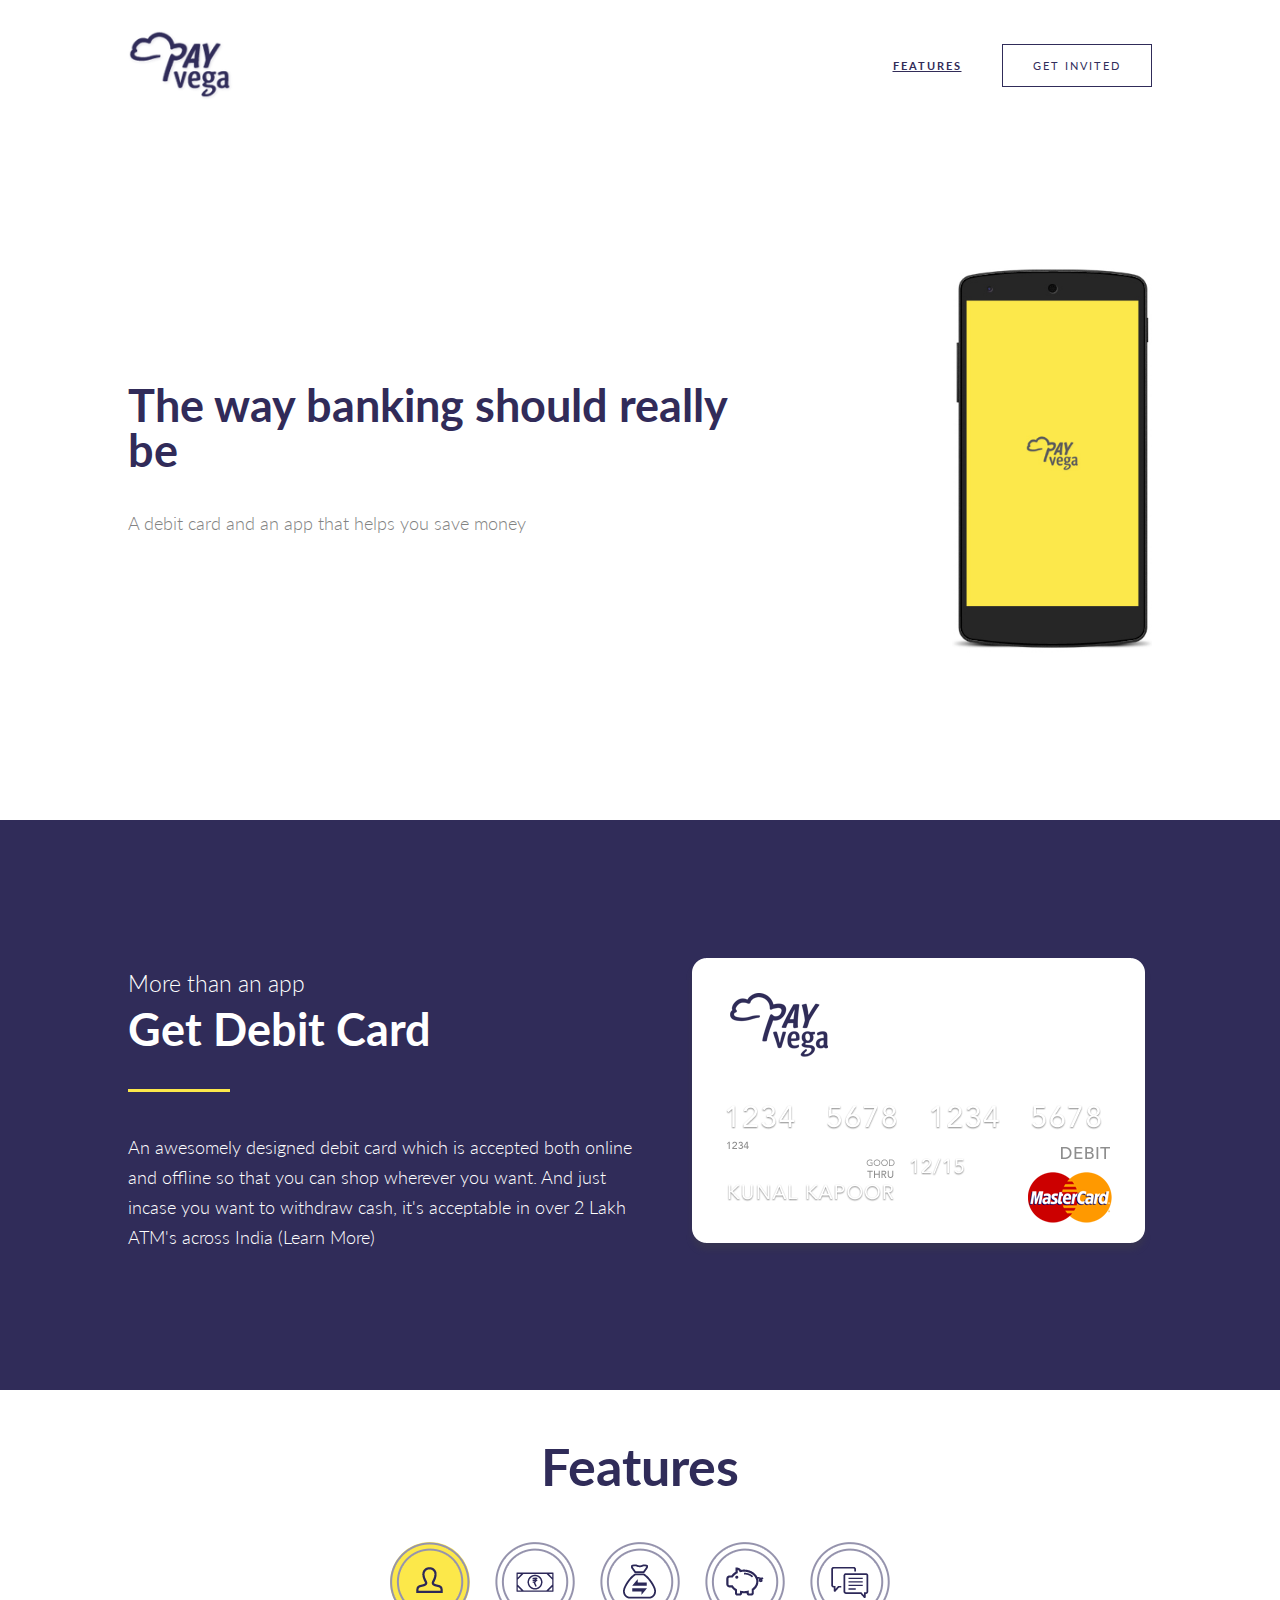
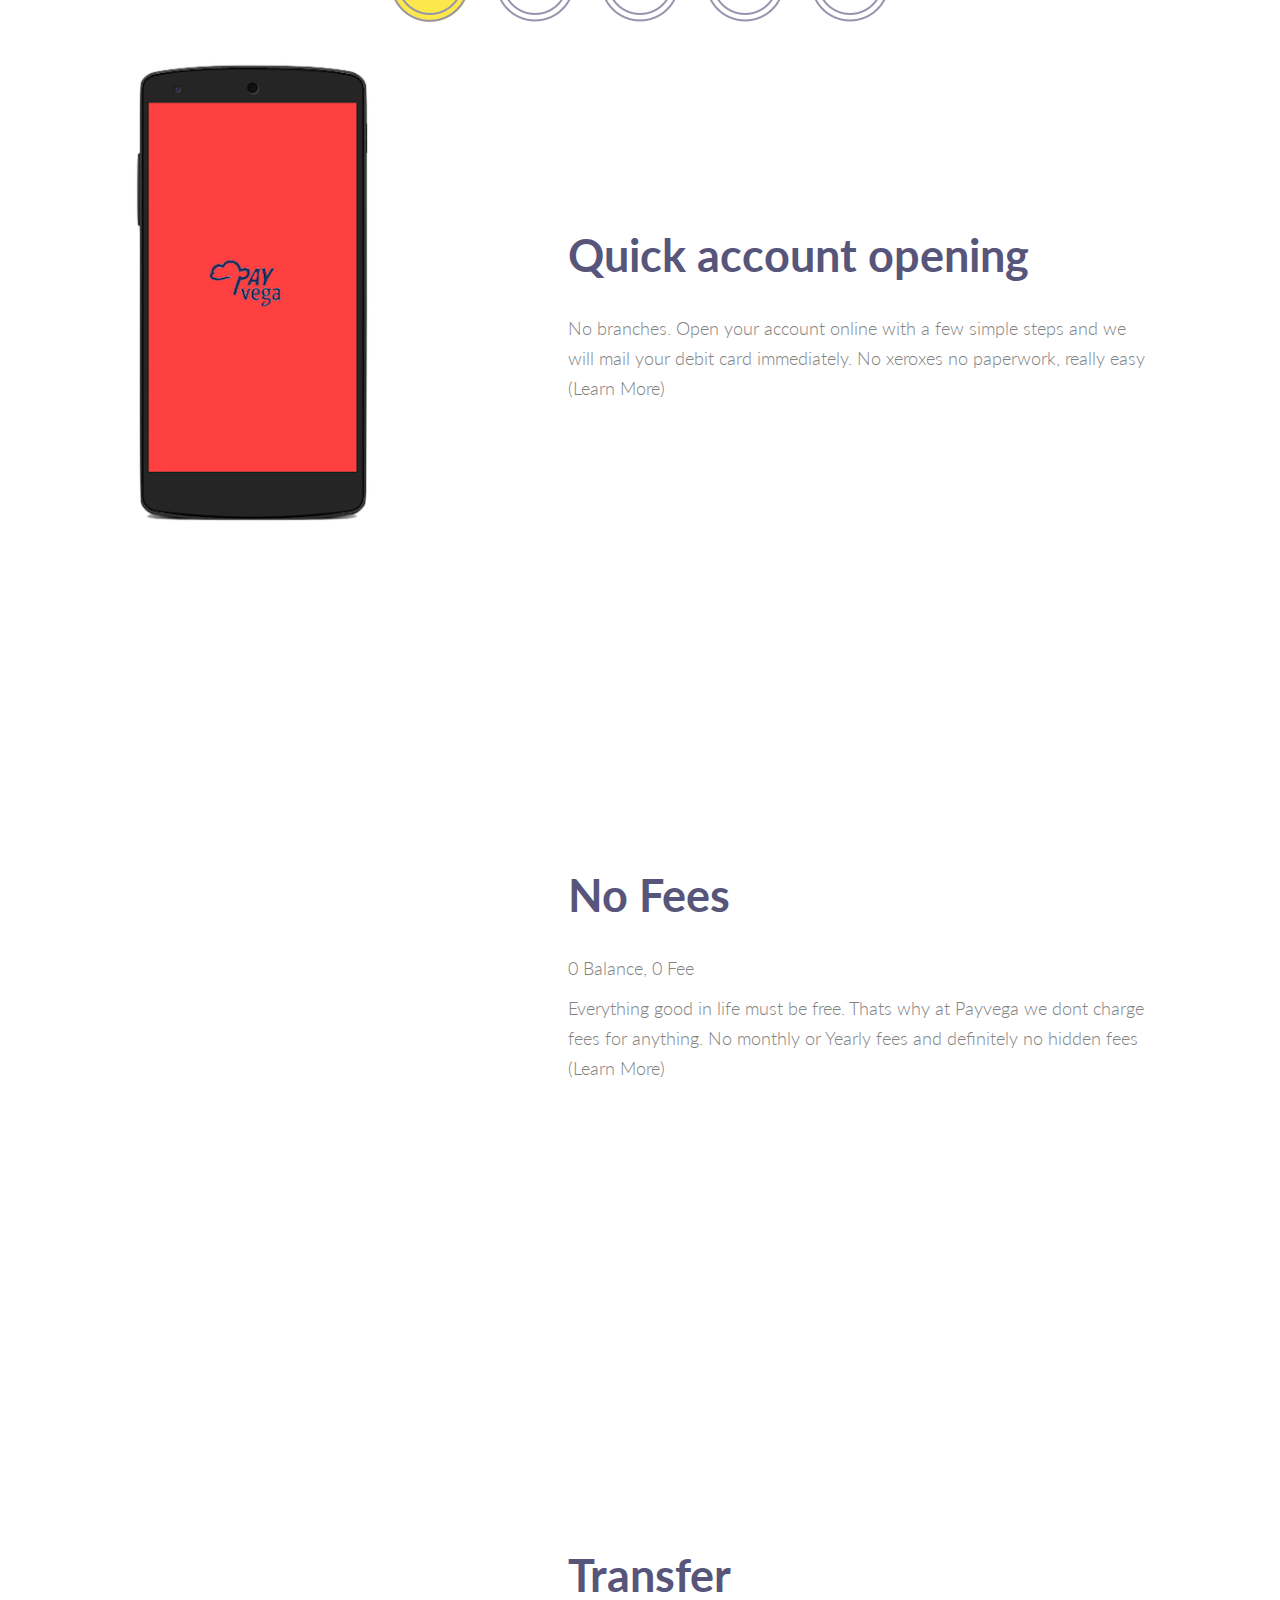
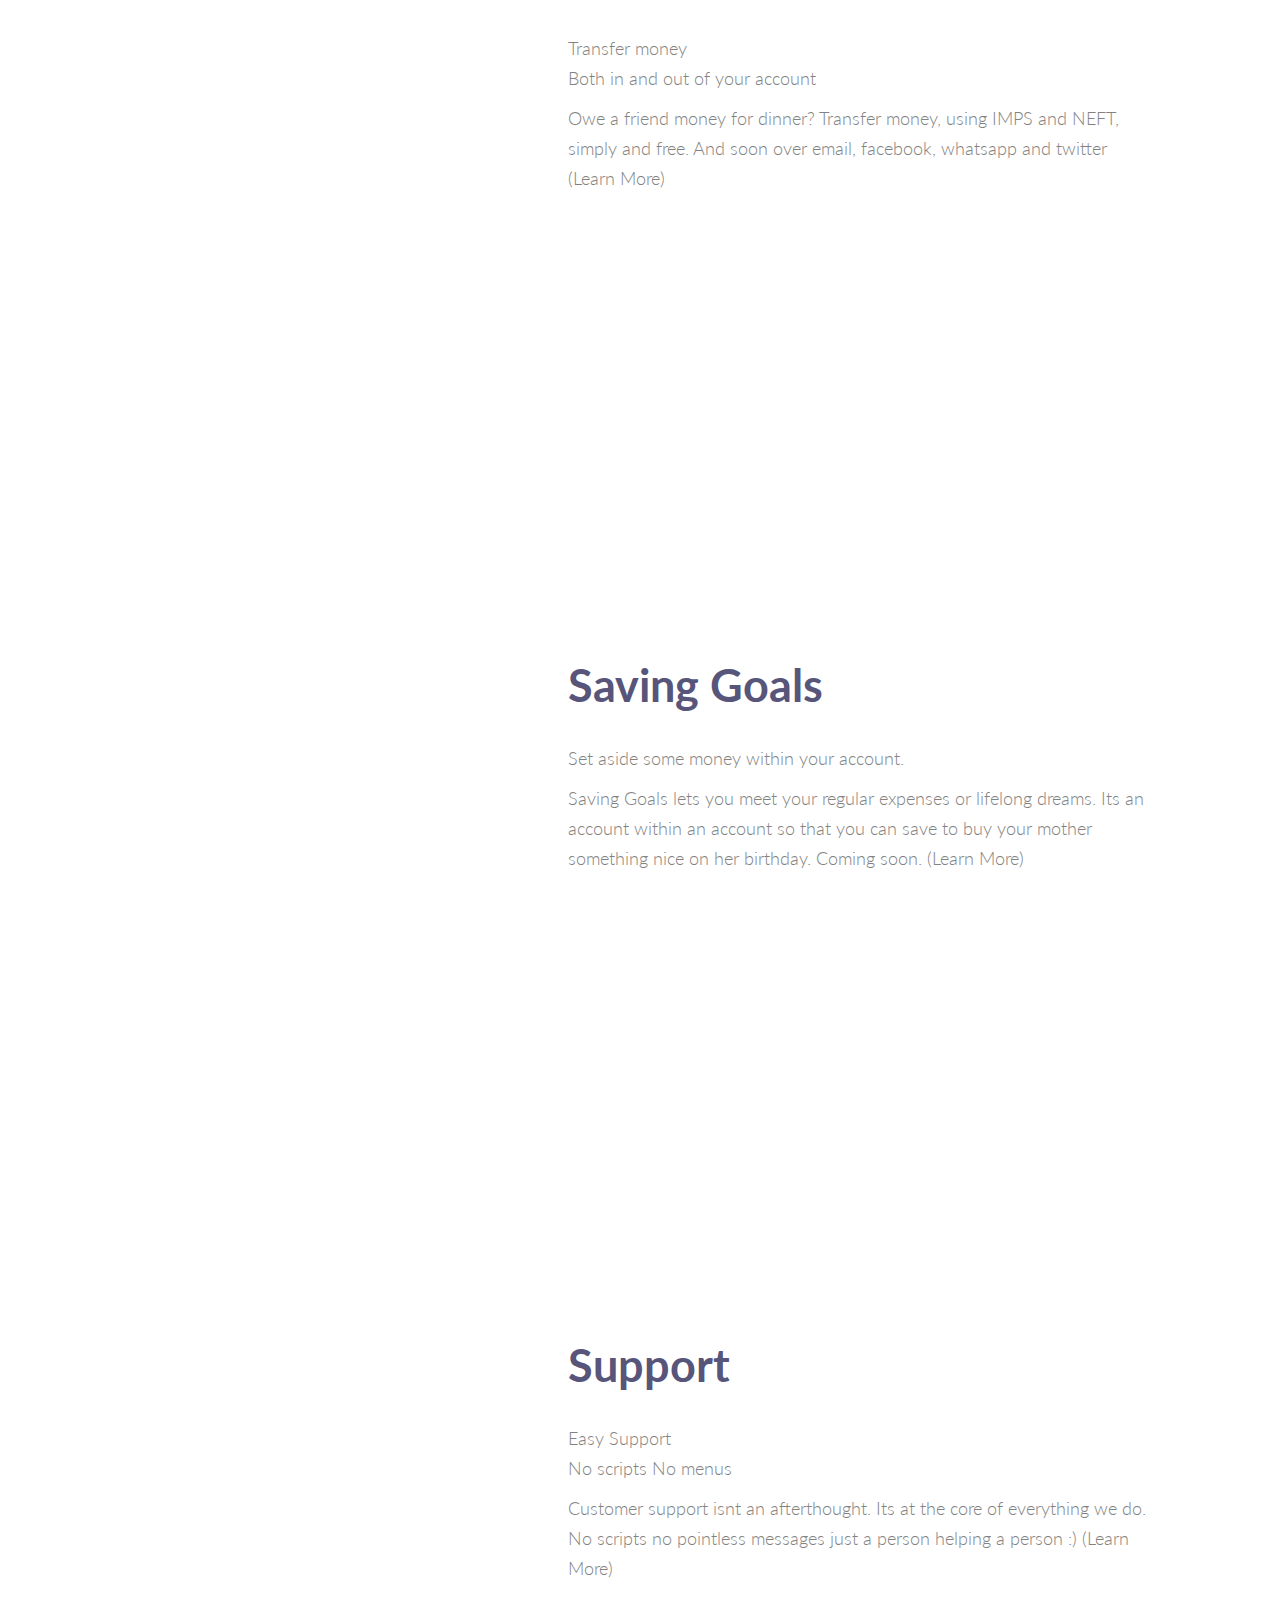
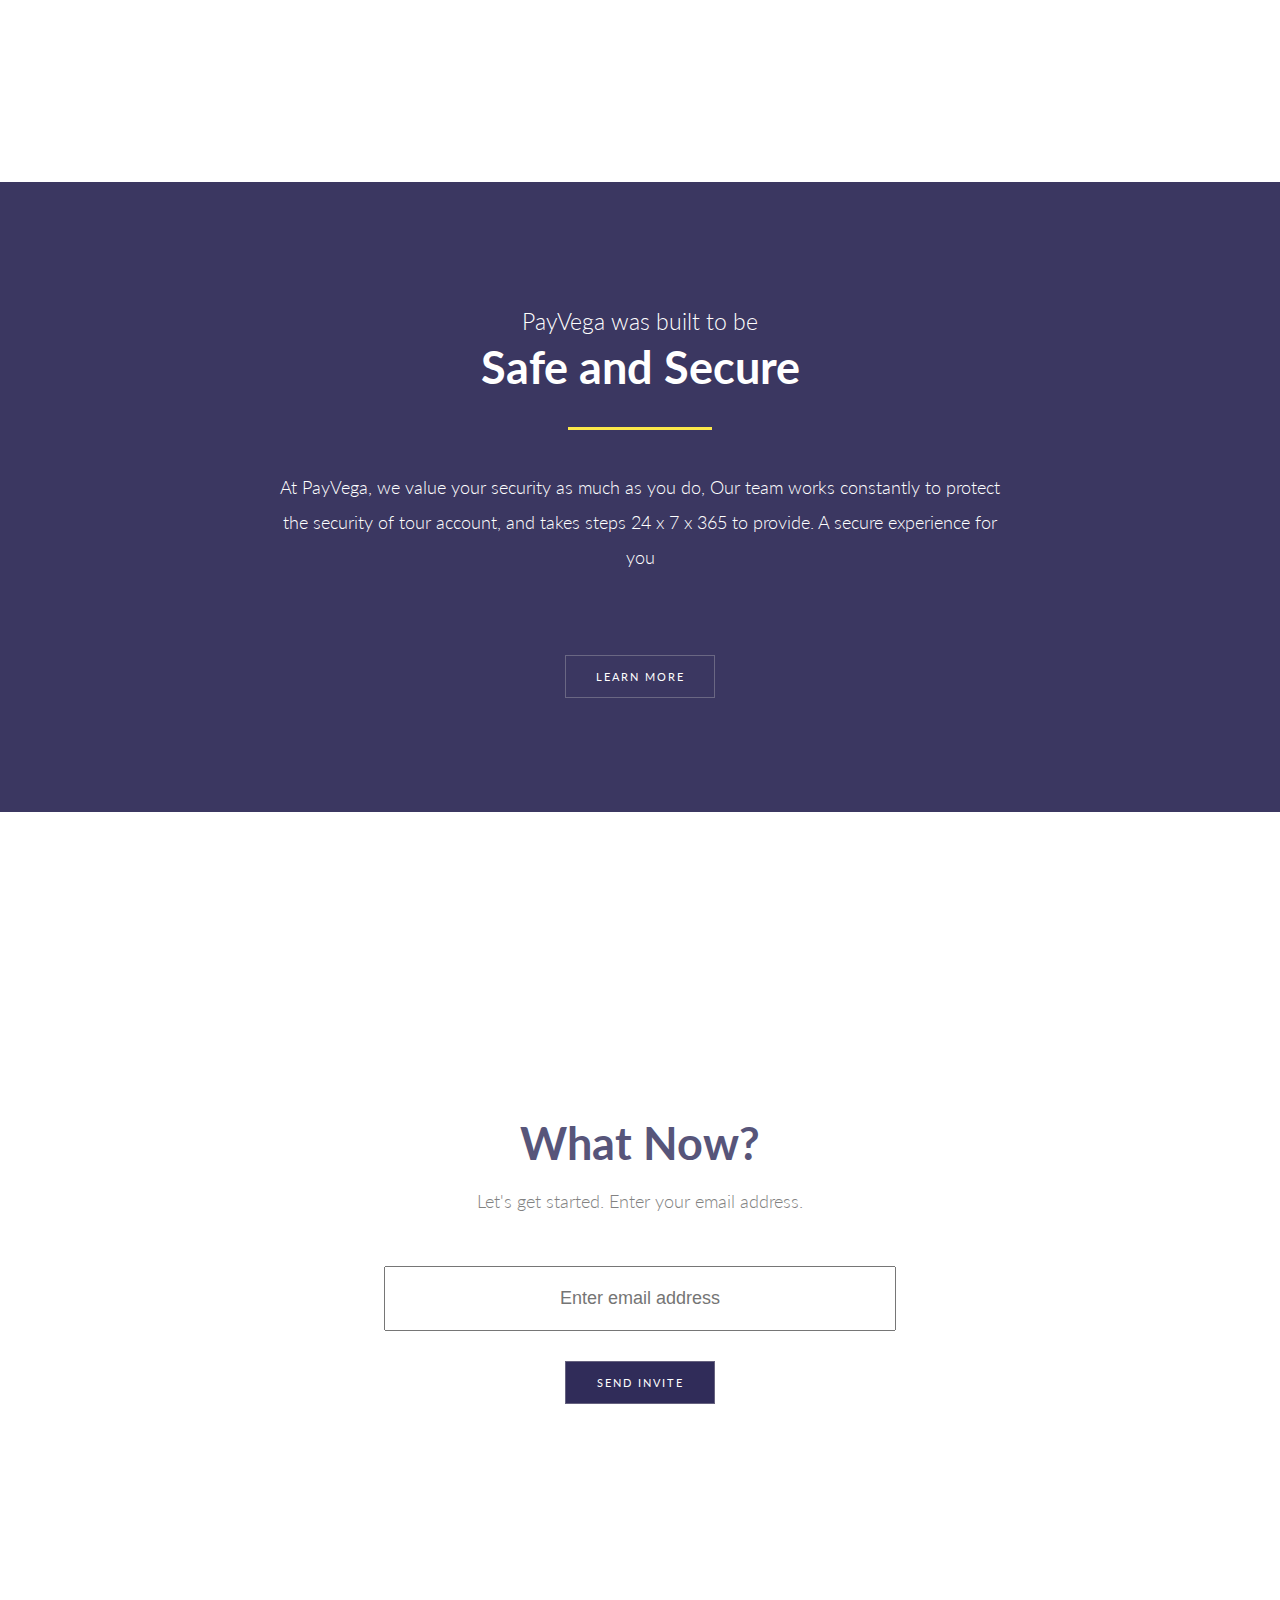
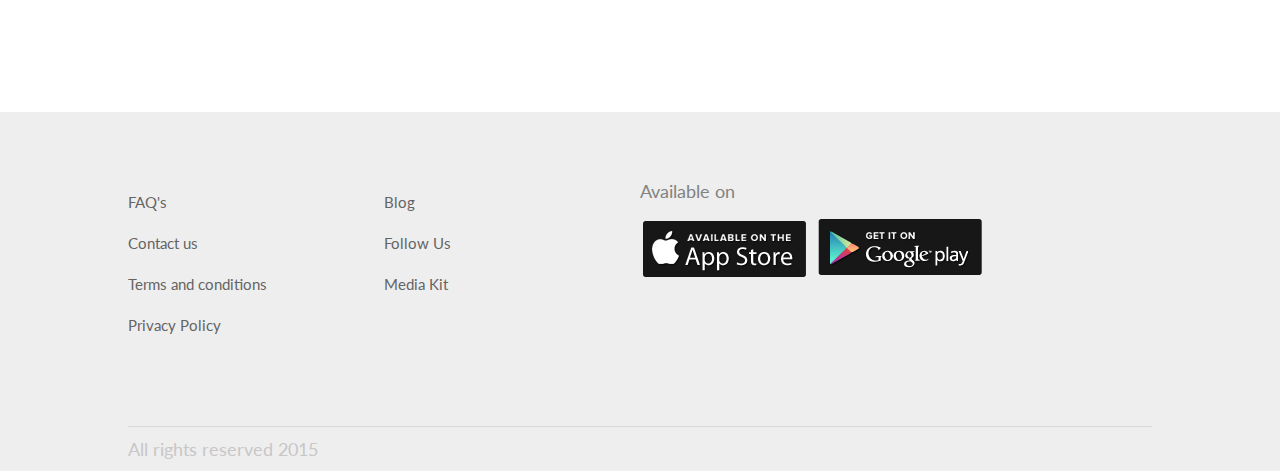
==== commit 2c2982d6: "some more refinements" ====
--- a/index.html
+++ b/index.html
@@ -1,6 +1,6 @@
 <html>
 	
-<!-- Mirrored from payvega.munark.in/ by HTTrack Website Copier/3.x [XR&CO'2014], Wed, 16 Sep 2015 08:07:03 GMT -->
+<!-- Mirrored from payvega.munark.in/ by HTTrack Website Copier/3.x [XR&CO'2014], Sat, 19 Sep 2015 17:21:45 GMT -->
 <head>
 		<title>PayVega</title>
 		<link href='http://fonts.googleapis.com/css?family=Lato:700,300' rel='stylesheet' type='text/css'>
@@ -31,12 +31,10 @@
 			<div class="wrapper">
 				<div class="container">
 					<div class="div-60">
-						<div class="waypad">
 							<h1>The way banking should really be</h1>
 							<p>A debit card and an app that helps you save money</p>
-						</div>
-					</div>
-					<div class="div-40 t-center imgSetion">
+					</div>
+					<div class="div-40 t-right imgSetion">
 						<img src="img/mobile.png" alt="PayVeg mobile">
 					</div>
 				</div>
@@ -50,7 +48,7 @@
 							<h1 class="yellow-br"><span>More than an app</span><br>Get Debit Card</h1>
 							<p>An awesomely designed debit card which is accepted both online and offline so that you can shop wherever you want. And just incase you want to withdraw cash, it's acceptable in over 2 Lakh ATM's across India (Learn More)</p>
 					</div>
-					<div class="div-50 t-center imgSetion">
+					<div class="div-50 t-right imgSetion">
 						<img src="img/card.png" alt="PayVeg mobile" class="debitcardimg">
 					</div>
 				</div>
@@ -275,6 +273,7 @@
 			var stickythreeTop = $('#thirdphone').offset().top;
 			var stickyfourthTop = $('#fourthphone').offset().top;
 			var stickyfifthTop = $('#fifthphone').offset().top;
+			var getinvited = $('#getinvited').offset().top;
 
 			$(window).on( 'scroll', function(){
 			        if ($(window).scrollTop() >= stickyoneTop) {
@@ -318,11 +317,21 @@
 		    var divHeight = $('.scontent').height() + 20; 
 			$('.container.smain').css('min-height', divHeight+'px');
 
+			$(window).scroll(function() {    
+			    var scroll = $(window).scrollTop();
+
+			    if (scroll >= getinvited + 2600) {
+			        $(".samget").addClass("disable");
+			    } else {
+			        $(".samget").removeClass("disable");
+			    }
+			});
+			
 
 			// sameer
 		</script>
 		
 	</body>
 
-<!-- Mirrored from payvega.munark.in/ by HTTrack Website Copier/3.x [XR&CO'2014], Wed, 16 Sep 2015 08:07:11 GMT -->
+<!-- Mirrored from payvega.munark.in/ by HTTrack Website Copier/3.x [XR&CO'2014], Sat, 19 Sep 2015 17:21:53 GMT -->
 </html>
--- a/css/style.css
+++ b/css/style.css
@@ -143,6 +143,9 @@
 .t-center {
 	text-align: center;
 }
+.t-right {
+	text-align: right;
+}
 
 .banking-should h1 {
 	color: #312b59;
@@ -240,7 +243,7 @@
 	font-size: 18px;
 	text-align: center;
 	padding:20px 0;
-	width: calc(100% - 200px);
+	width: calc(100% - 50%);
 	outline: 0;
 	margin: 50px 0 30px;
 }
@@ -293,10 +296,13 @@
 
 .contact-us-details {
 	text-align: center;
-	margin: 110px 0;
+	margin: 60px 0 110px;
 	display: inline-block;
 	width: 100%;
 	color: #4c4c4c;
+}
+.contact-us-details div {
+	margin-top: 60px;
 }
 .contact-us-details h3 {
 	font-size: 20px;
@@ -329,6 +335,7 @@
 	overflow: hidden;
 	color: #ffffff;
 	position: relative;
+	padding: 0 30px;
 }
 
 .faq:after {
@@ -338,7 +345,7 @@
 	left: 0;
 	height: 100%;
 	width: 100%;
-	background-color: rgba(48,44,89,.8); 
+	background-color: rgba(48,44,89,.95); 
 }
 .faq .wrapper {
 	position: relative;
@@ -694,16 +701,26 @@
 .fadeOut.owl-carousel .item h1 {
     padding-top: 10px;
 }
-.fadeOut.owl-carousel.faqsam.faq-container .item
-	{
-		display: block;
-	    width: inherit;
-	    cursor: pointer;
-	    text-align: left;
-	    padding: 10px 0px 10px 40px;
-	    margin-bottom: 30px;
-	    background: url(../img/More.png) no-repeat 0 center;
-	}
+.fadeOut.owl-carousel.faqsam.faq-container .item {
+    display: block;
+    width: inherit;
+    cursor: pointer;
+    text-align: left;
+    padding: 10px 20px 20px 22px;
+    margin-bottom: 30px;
+    margin-left: -22px;
+    margin-right: -22px;
+    border-bottom: 1px solid #BFC5D5;
+}
+.fadeOut.owl-carousel.faqsam.faq-container .item:after {
+    content: '+';
+    font-size: 30px;
+    position: absolute;
+    font-weight: normal;
+    right: 22px;
+    margin-top: -6px;
+    color: #BFBFBF;
+}
 
 .fadeOut.owl-carousel.faqsam.faq-container .item-data
 	{
@@ -747,6 +764,9 @@
 .samget:hover {
 	color: #fff !important;
 }
+.disable {
+	display: none;
+}
 @media all and (max-width: 768px) {
 	body {
 		font-size: 17px;
@@ -808,6 +828,12 @@
 		max-width: 100%;
 		width: 95%;
 	}
+	.input-text {
+		width: calc(100% - 20%);
+	}
+	.faq {
+		background-attachment: inherit;
+	}
 }
 
 @media all and (max-width: 480px) {
@@ -835,4 +861,4 @@
 		margin-top: 35px;
 		line-height: 30px;
 	}
-}+}
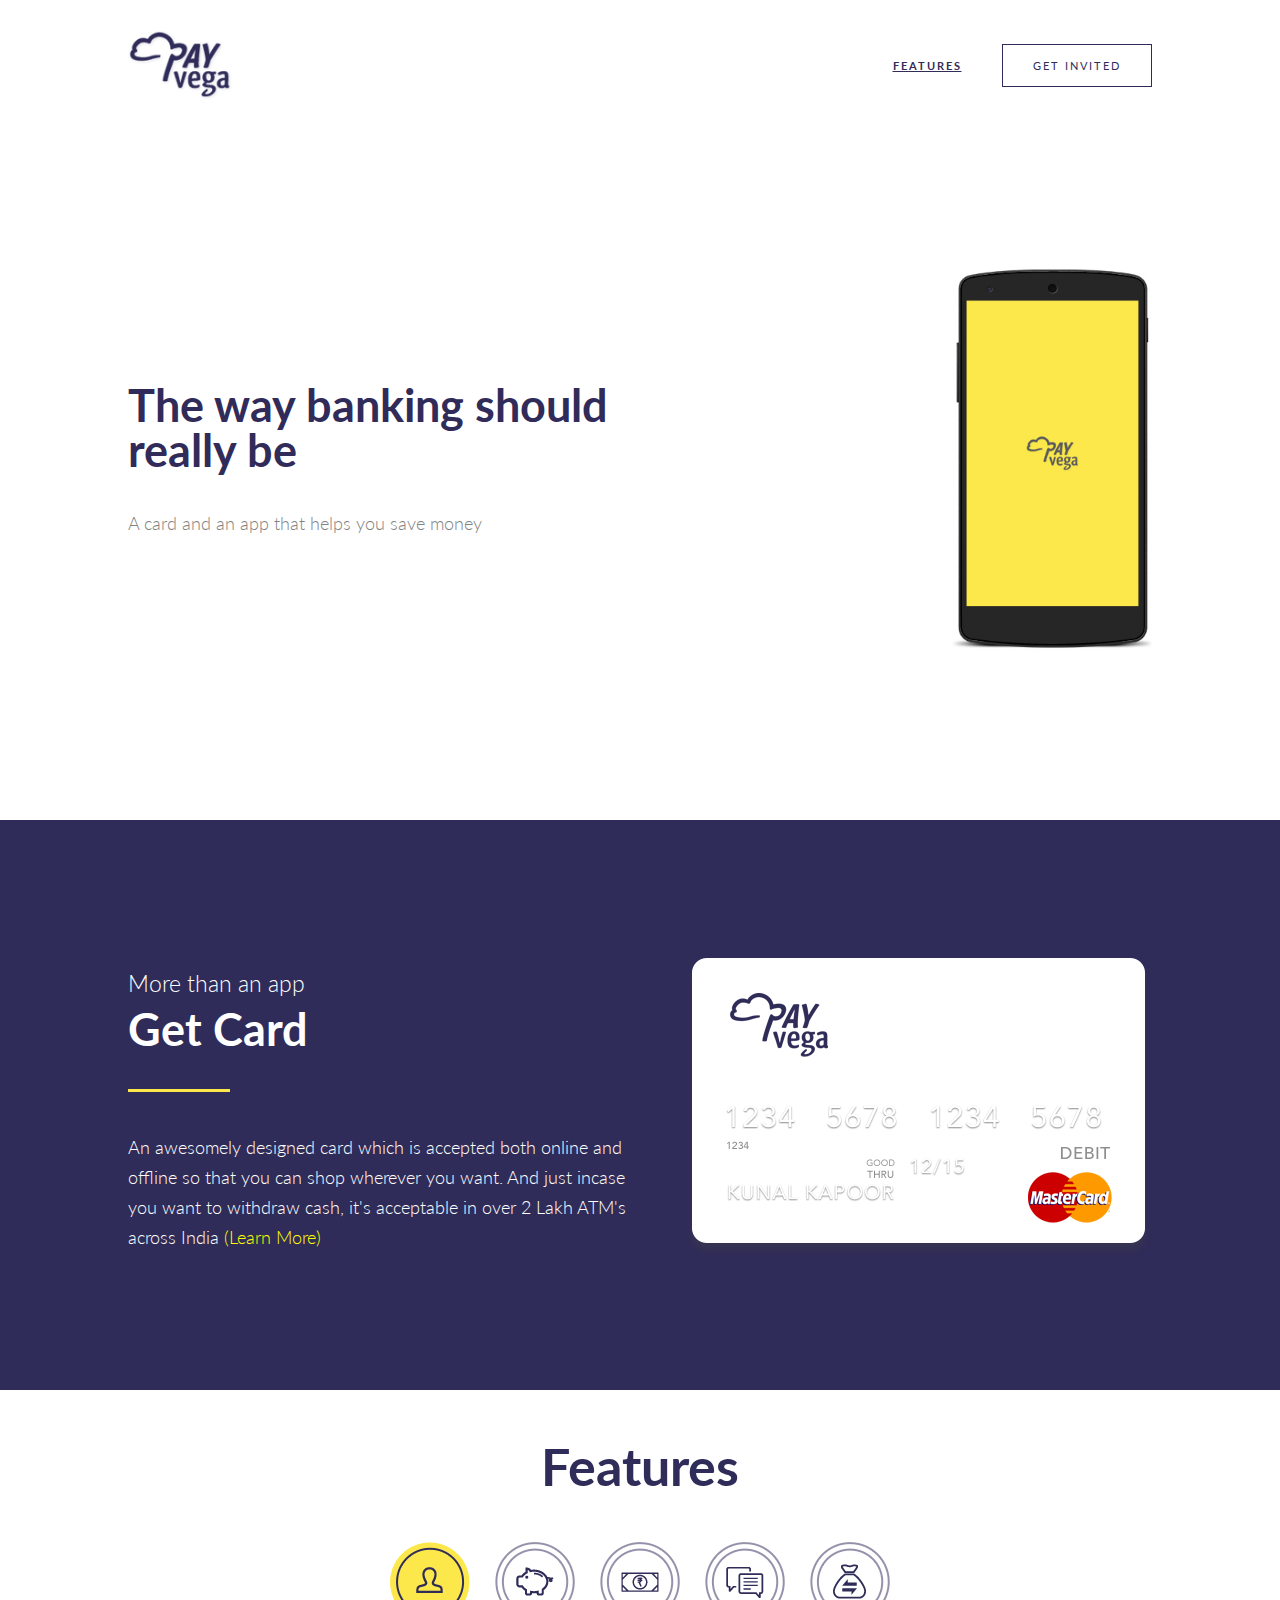
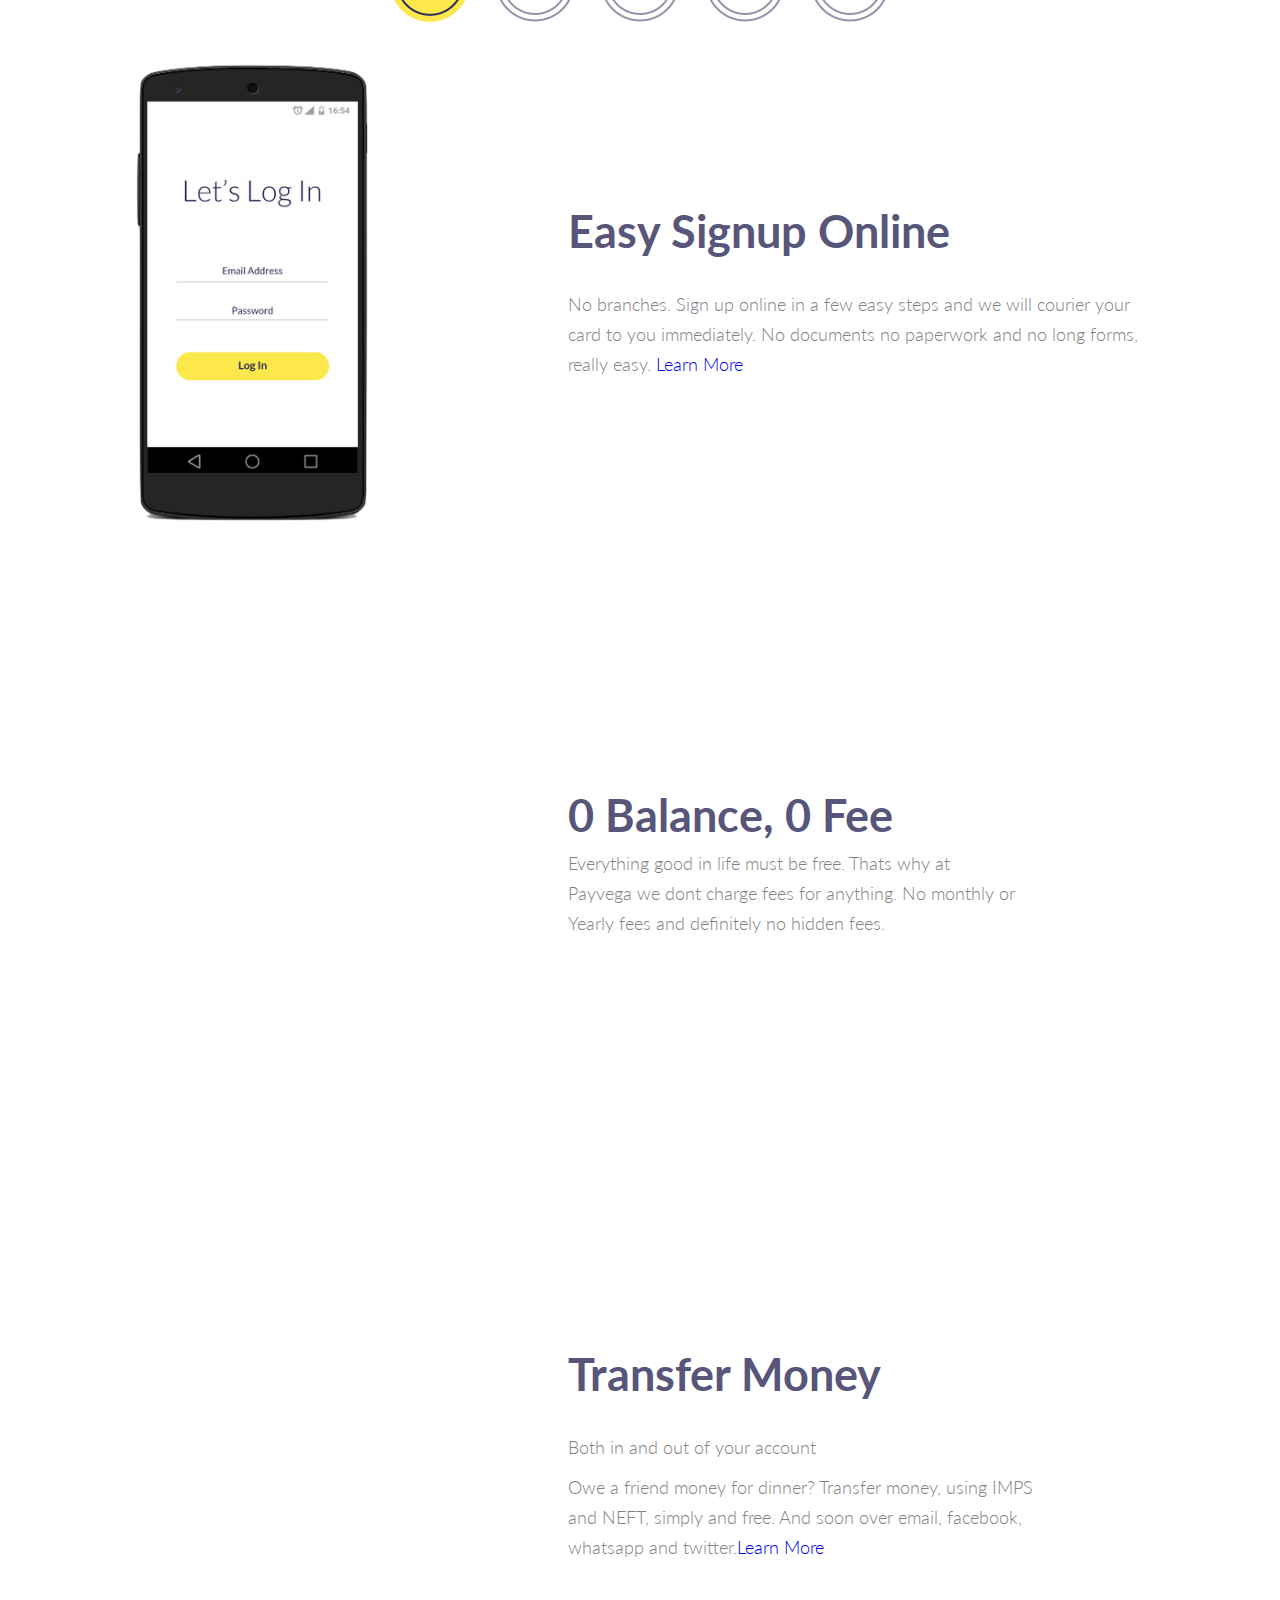
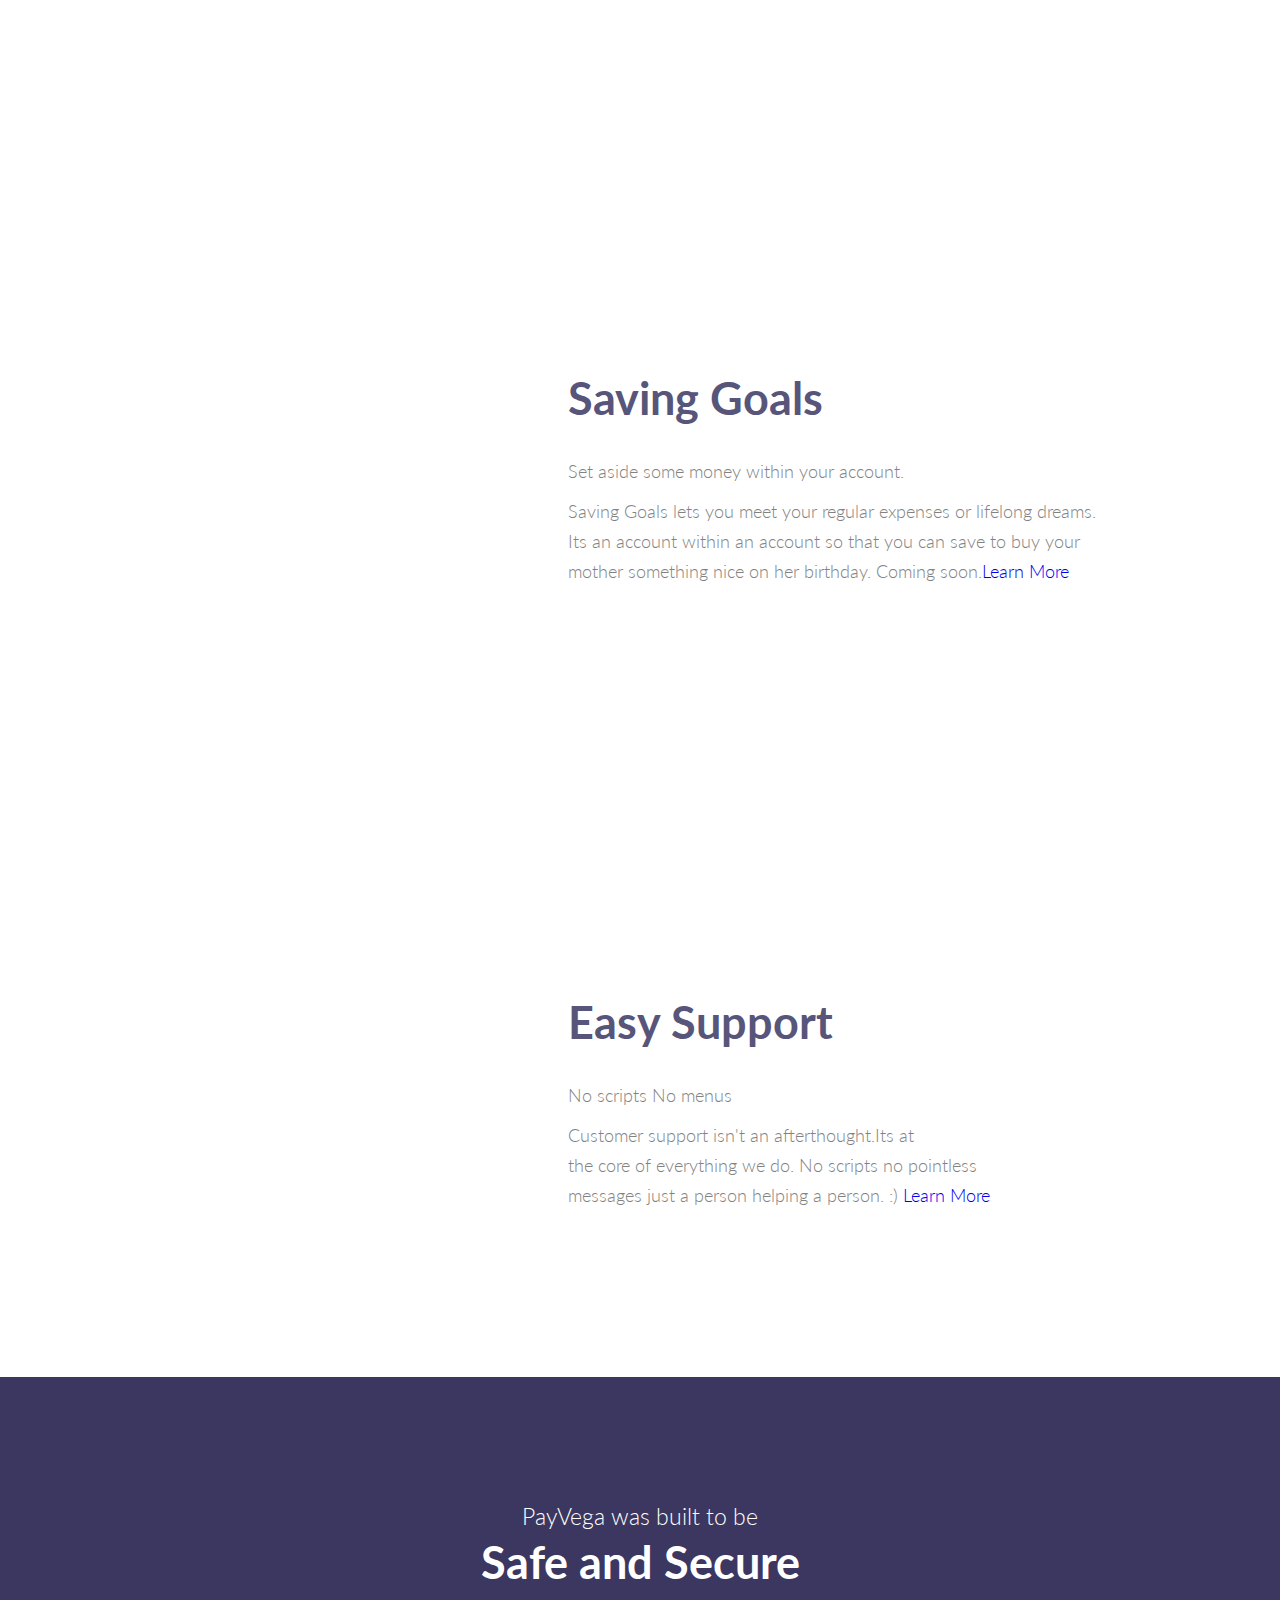
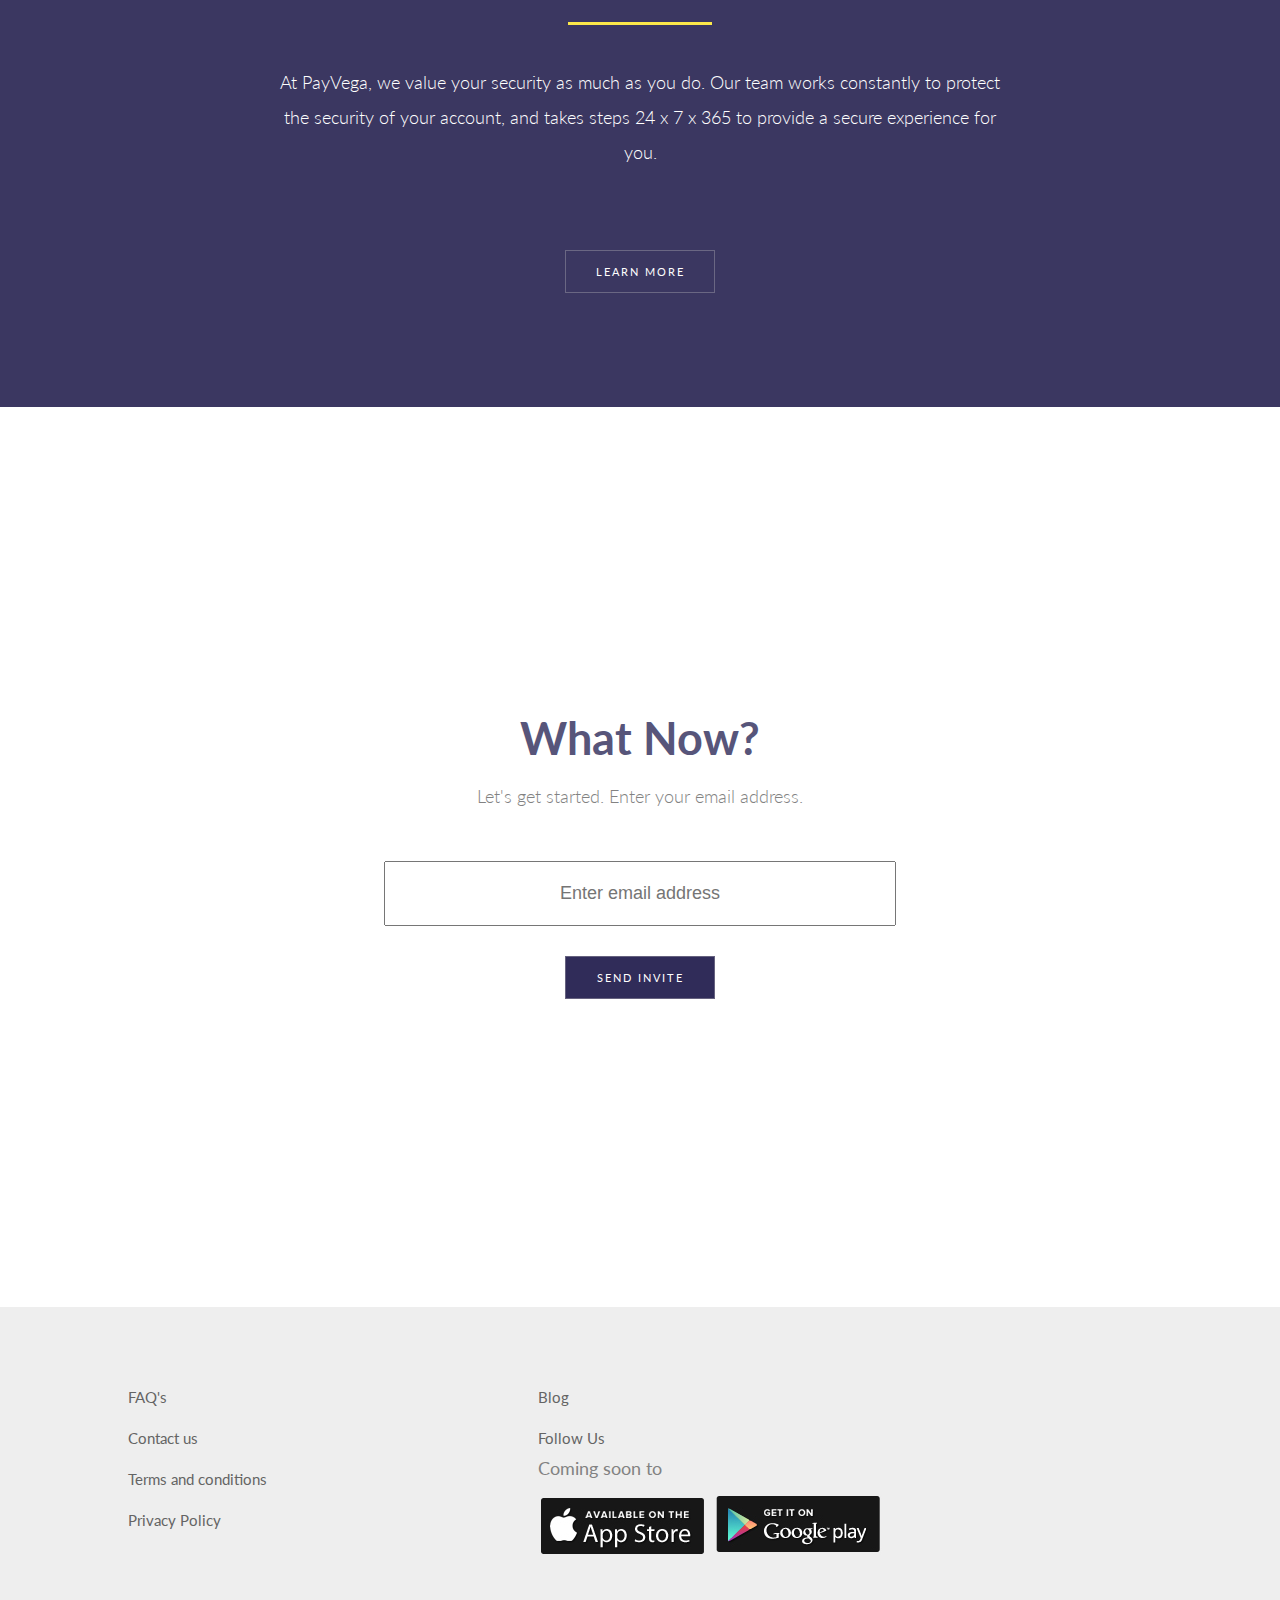
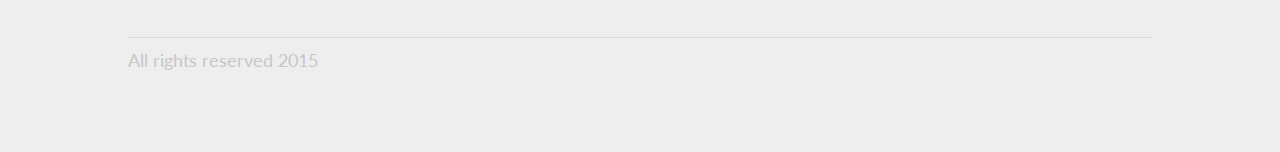
==== commit 2a282068: "additions for TnC, GA, VirtualDir workarounds" ====
--- a/index.html
+++ b/index.html
@@ -1,16 +1,30 @@
 <html>
-	
-<!-- Mirrored from payvega.munark.in/ by HTTrack Website Copier/3.x [XR&CO'2014], Sat, 19 Sep 2015 17:21:45 GMT -->
-<head>
+	<head>
 		<title>PayVega</title>
 		<link href='http://fonts.googleapis.com/css?family=Lato:700,300' rel='stylesheet' type='text/css'>
 		<meta name="viewport" content="width=device-width, initial-scale=1.0">
+		
 
 		<link rel="stylesheet" href="css/base.css">
 		<link rel="stylesheet" href="css/style.css">
 		<link rel="stylesheet" href="css/animate.css">
 		<link href='https://fonts.googleapis.com/css?family=Lato:400,700,300' rel='stylesheet' type='text/css'>
 		<script type="text/javascript" src="js/skrollr.min.js"></script>
+        <style>
+        .popup {
+        display: none;
+        }
+        </style>
+		<script>
+  (function(i,s,o,g,r,a,m){i['GoogleAnalyticsObject']=r;i[r]=i[r]||function(){
+  (i[r].q=i[r].q||[]).push(arguments)},i[r].l=1*new Date();a=s.createElement(o),
+  m=s.getElementsByTagName(o)[0];a.async=1;a.src=g;m.parentNode.insertBefore(a,m)
+  })(window,document,'script','//www.google-analytics.com/analytics.js','ga');
+
+  ga('create', 'UA-68411833-1', 'auto');
+  ga('send', 'pageview');
+
+</script> 
 	</head>
 	<body>
 		<header class="pg-header">
@@ -20,8 +34,8 @@
 						<img src="img/payvega.png" alt="paynega" width="105">
 					</a>
 					<ul class="nav-links">
-						<li><a href="#getinvited" class="btn _uno samget">get invited</a></li>
-						<li><a href="#features" class="btn features"><b><u>features</u></b></a></li>
+						<li><a href="index.html#getinvited" class="btn _uno samget">get invited</a></li>
+						<li><a href="index.html#features" class="btn features"><b><u>features</u></b></a></li>
 					</ul>
 				</nav>
 			</div>
@@ -31,8 +45,8 @@
 			<div class="wrapper">
 				<div class="container">
 					<div class="div-60">
-							<h1>The way banking should really be</h1>
-							<p>A debit card and an app that helps you save money</p>
+							<h1>The way banking should</br>really be</h1>
+							<p>A card and an app that helps you save money</p>
 					</div>
 					<div class="div-40 t-right imgSetion">
 						<img src="img/mobile.png" alt="PayVeg mobile">
@@ -41,12 +55,12 @@
 			</div>
 		</section>
 		<div class="clear">&nbsp;</div>
-		<section class="getting-card clearfix">
+		<section class="getting-card clearfix" id="card" >
 			<div class="wrapper">
 				<div class="container">
 					<div class="div-50">
-							<h1 class="yellow-br"><span>More than an app</span><br>Get Debit Card</h1>
-							<p>An awesomely designed debit card which is accepted both online and offline so that you can shop wherever you want. And just incase you want to withdraw cash, it's acceptable in over 2 Lakh ATM's across India (Learn More)</p>
+							<h1 class="yellow-br"><span>More than an app</span><br>Get Card</h1>
+							<p>An awesomely designed card which is accepted both online and offline so that you can shop wherever you want. And just incase you want to withdraw cash, it's acceptable in over 2 Lakh ATM's across India <a href="faqs.html" style="color:yellow">(Learn More)</a></p>
 					</div>
 					<div class="div-50 t-right imgSetion">
 						<img src="img/card.png" alt="PayVeg mobile" class="debitcardimg">
@@ -63,34 +77,22 @@
 	          		<div class="smobilecontent" id="sticky_item">
 	          			<div class="sameer">
 							<div class="list">
-								<span class="icon active" id="firstphoneactive"><a href="#firstphone">
-									<svg xmlns="http://www.w3.org/2000/svg" xmlns:xlink="http://www.w3.org/1999/xlink" preserveAspectRatio="xMidYMid" width="80" height="80" viewBox="0 0 80 80">
-									  <image xlink:href="[data-uri]" width="80" height="80"/>
-									</svg></a>
-								</span>
-								<span class="icon" id="secondphoneactive"><a href="#secondphone">
-                                <svg xmlns="http://www.w3.org/2000/svg" xmlns:xlink="http://www.w3.org/1999/xlink" preserveAspectRatio="xMidYMid" width="80" height="80" viewBox="0 0 80 80">
-                                <image xlink:href="[data-uri]" width="80" height="80"/>
-                                </svg></a>
-								</span>
-								<span class="icon" id="thirdphoneactive"><a href="#thirdphone">
-                                <svg xmlns="http://www.w3.org/2000/svg" xmlns:xlink="http://www.w3.org/1999/xlink" preserveAspectRatio="xMidYMid" width="80" height="80" viewBox="0 0 80 80">
-                                <image xlink:href="[data-uri]" width="80" height="80"/>
-                                </svg></a>
-
-								</span>
-								<span class="icon" id="fourthphoneactive"><a href="#fourthphone">
-                                <svg xmlns="http://www.w3.org/2000/svg" xmlns:xlink="http://www.w3.org/1999/xlink" preserveAspectRatio="xMidYMid" width="80" height="80" viewBox="0 0 80 80">
-                                
-                                <image xlink:href="[data-uri]" width="80" height="80"/>
-                                
-                                </svg></a>
-
-								</span>
-								<span class="icon" id="fifthphoneactive"><a href="#fifthphone">
-                                <svg xmlns="http://www.w3.org/2000/svg" xmlns:xlink="http://www.w3.org/1999/xlink" preserveAspectRatio="xMidYMid" width="80" height="80" viewBox="0 0 80 80">
-                                <image xlink:href="[data-uri]" width="80" height="80"/>
-                                </svg></a>
+								<span class="icon active" id="firstphoneactive"><a href="index.html#firstphone">
+									<span class="firsticon"></span></a>
+								</span>
+								<span class="icon" id="secondphoneactive"><a href="index.html#secondphone">
+                                <span class="secondicon"></span></a>
+								</span>
+								<span class="icon" id="thirdphoneactive"><a href="index.html#thirdphone">
+                                <span class="thirdicon"></span></a>
+
+								</span>
+								<span class="icon" id="fourthphoneactive"><a href="index.html#fourthphone">
+                                <span class="fouricon"></span></a>
+
+								</span>
+								<span class="icon" id="fifthphoneactive"><a href="index.html#fifthphone">
+                                <span class="fiveicon"></span></a>
 
 								</span>
 							</div>
@@ -100,28 +102,27 @@
 					<div class="div-60">
 						<div class="scontent">
 							<div id="firstphone">
-								<h1>Quick account opening</h1>
-								<p>No branches. Open your account online with a few simple steps and we will mail your debit card immediately. No xeroxes no paperwork, really easy (Learn More)</p>
+								<h1>Easy Signup Online</h1>
+								<p>No branches. Sign up online in a few easy steps and we will courier your card to you immediately. No documents no paperwork and no long forms, really easy. <a href="faqs.html">Learn More</a></p>
 							</div>
 							<div id="secondphone">
-								<h1>No Fees</h1>
-                                <p>0 Balance, 0 Fee</p>
-								<p style="margin-top:10px;">Everything good in life must be free. Thats why at Payvega we dont charge fees for anything. No monthly or Yearly fees and definitely no hidden fees (Learn More)</p>
+								<h1>0 Balance, 0 Fee</h1>
+								<p style="margin-top:10px;">Everything good in life must be free. Thats why at</br> Payvega we dont charge fees for anything. No monthly or</br> Yearly fees and definitely no hidden fees.</p>
 							</div>
 							<div id="thirdphone">
-								<h1>Transfer</h1>
-                                <p>Transfer money <br>Both in and out of your account</p>
-								<p style="margin-top:10px;">Owe a friend money for dinner? Transfer money, using IMPS and NEFT, simply and free. And soon over email, facebook, whatsapp and twitter (Learn More)</p>
+								<h1>Transfer Money</h1>
+                                <p>Both in and out of your account</p>
+								<p style="margin-top:10px;">Owe a friend money for dinner? Transfer money, using IMPS</br> and NEFT, simply and free. And soon over email, facebook,</br> whatsapp and twitter.<a href="faqs.html">Learn More</a></p>
 							</div>
                             <div id="fourthphone">
 	                            <h1>Saving Goals</h1>
 	                            <p>Set aside some money within your account.</p>
-	                            <p style="margin-top:10px;">Saving Goals lets you meet your regular expenses or lifelong dreams. Its an account within an account so that you can save to buy your mother something nice on her birthday. Coming soon. (Learn More)</p>
+	                            <p style="margin-top:10px;">Saving Goals lets you meet your regular expenses or lifelong dreams.</br> Its an account within an account so that you can save to buy your</br> mother something nice on her birthday. Coming soon.<a href="faqs.html">Learn More</a></p>
                             </div>
                             <div id="fifthphone">
-	                            <h1>Support</h1>
-	                            <p>Easy Support <br>No scripts No menus</p>
-	                            <p style="margin-top:10px;">Customer support isnt an afterthought. Its at the core of everything we do. No scripts no pointless messages just a person helping a person :) (Learn More)</p>
+	                            <h1>Easy Support</h1>
+	                            <p>No scripts No menus</p>
+	                            <p style="margin-top:10px;">Customer support isn't an afterthought.Its at</br> the core of everything we do. No scripts no pointless</br> messages just a person helping a person. :) <a href="faqs.html">Learn More</a></p>
                             </div>
 						</div>
 					</div>
@@ -133,7 +134,7 @@
 						  <image xlink:href="[data-uri]" width="80" height="80"/>
 						</svg>
 						<h1>Quick account opening</h1>
-						<p>No branches. Open your account online with a few simple steps and we will mail your debit card immediately. No xeroxes no paperwork, really easy (Learn More)</p>
+						<p>No branches. Open your account online with a few simple steps and we will mail your debit card immediately. No xeroxes no paperwork, really easy <a href="faqs.html">Learn More</a></p>
 		            </div>
 		            <div class="item">
                     <svg xmlns="http://www.w3.org/2000/svg" xmlns:xlink="http://www.w3.org/1999/xlink" preserveAspectRatio="xMidYMid" width="80" height="80" viewBox="0 0 80 80">
@@ -141,15 +142,15 @@
                     </svg>
                         <h1>No Fees</h1>
 	                    <p>0 Balance, 0 Fee</p>
-						<p style="margin-top:10px;">Everything good in life must be free. Thats why at Payvega we dont charge fees for anything. No monthly or Yearly fees and definitely no hidden fees (Learn More)</p>
+						<p style="margin-top:10px;">Everything good in life must be free. Thats why at Payvega we dont charge fees for anything. No monthly or Yearly fees and definitely no hidden fees.</p>
 		            </div>
 		            <div class="item">
 		            	<svg xmlns="http://www.w3.org/2000/svg" xmlns:xlink="http://www.w3.org/1999/xlink" preserveAspectRatio="xMidYMid" width="80" height="80" viewBox="0 0 80 80">
                                 <image xlink:href="[data-uri]" width="80" height="80"></image>
                                 </svg>
-						<h1>Transfer</h1>
-                        <p>Transfer money <br>Both in and out of your account</p>
-						<p style="margin-top:10px;">Owe a friend money for dinner? Transfer money, using IMPS and NEFT, simply and free. And soon over email, facebook, whatsapp and twitter (Learn More)</p>
+						<h1>Transfer Money</h1>
+                        <p>Both in and out of your account</p>
+						<p style="margin-top:10px;">Owe a friend money for dinner? Transfer money, using IMPS and NEFT, simply and free. And soon over email, facebook, whatsapp and twitter <a href="faqs.html">Learn More</a></p>
 					</div>
                     <div class="item">
                     	<svg xmlns="http://www.w3.org/2000/svg" xmlns:xlink="http://www.w3.org/1999/xlink" preserveAspectRatio="xMidYMid" width="80" height="80" viewBox="0 0 80 80">
@@ -159,7 +160,7 @@
                                 </svg>
                         <h1>Saving Goals</h1>
                         <p>Set aside some money within your account</p>
-                        <p style="margin-top:10px;">Saving Goals lets you meet your regular expenses or lifelong dreams. Its an account within an account so that you can save to buy your mother something nice on her birthday. Coming soon. (Learn More)</p>
+                        <p style="margin-top:10px;">Saving Goals lets you meet your regular expenses or lifelong dreams. Its an account within an account so that you can save to buy your mother something nice on her birthday. Coming soon. <a href="faqs.html">Learn More</a></p>
                     </div>
                     <div class="item">
                     	<svg xmlns="http://www.w3.org/2000/svg" xmlns:xlink="http://www.w3.org/1999/xlink" preserveAspectRatio="xMidYMid" width="80" height="80" viewBox="0 0 80 80">
@@ -167,7 +168,7 @@
                                 </svg>
                         <h1>Support</h1>
                         <p>Easy Support <br>No scripts No menus</p>
-                        <p style="margin-top:10px;">Customer support isnt an afterthought. Its at the core of everything we do. No scripts no pointless messages just a person helping a person :) (Learn More)</p>
+                        <p style="margin-top:10px;">Customer support isnt an afterthought. Its at the core of everything we do. No scripts no pointless messages just a person helping a person :) <a href="faqs.html">Learn More</a></p>
                     </div>
 		            
 		        </div>
@@ -175,14 +176,14 @@
 			</div>
 		</section>
 		<div class="clear">&nbsp;</div>
-		<section class="safe-secure">
+		<section class="safe-secure" id="security">
 			<div class="wrapper">
 				<div class="container">
 					<div class="div-100">
 						<div class="box-720">
 							<h1 class="yellow-br"><span>PayVega was built to be</span><br>Safe and Secure</h1>
-							<p>At PayVega, we value your security as much as you do, Our team works constantly to protect the security of tour account, and takes steps 24 x 7 x 365 to provide. A secure experience for you</p>
-							<a href="#" class="btn _trans">Learn more</a>
+							<p>At PayVega, we value your security as much as you do. Our team works constantly to protect the security of your account, and takes steps 24 x 7 x 365 to provide a secure experience for you.</p>
+							<a href="faqs.html" class="btn _trans">Learn more</a>
 						</div>
 					</div>
 				</div>
@@ -197,7 +198,7 @@
 						<p style="margin-top: 20px; ">Let's get started. Enter your email address.</p>
 						<input class="input-text" type="text" placeholder="Enter email address">
                             <div class="clearfix"></div>
-						<a href="#" class="btn _cuatro">Send invite</a>
+						<a href="index.html" id="popupbtn" class="btn _cuatro">Send invite</a>
 					</div>
 				</div>
 			</div>
@@ -205,33 +206,45 @@
 		<div class="clear">&nbsp;</div>
 		<footer class="pg-footer">
 			<div class="wrapper">
-				<div class="div-25">
+				<div class="div-40">
 					<ul>
 						<li><a href="faqs.html">FAQ's</a></li>
 						<li><a href="contact-us.html">Contact us</a></li>
-						<li><a href="terms.html">Terms and conditions</a></li>
-						<li><a href="privacy-policy.html">Privacy Policy</a></li>
+						<li><a href="Pavega_Terms_of_Use.pdf" target="_blank">Terms and conditions</a></li>
+						<li><a href="Payvega_Privacy_Policy.pdf" target="_blank">Privacy Policy</a></li>
 					</ul>
 				</div>
-				<div class="div-25">
+				<div class="div-40">
 					<ul>
-						<li><a href="#">Blog</a></li>
-						<li><a href="#">Follow Us</a></li>
-						<li><a href="#">Media Kit</a></li>
-					</ul>
+						<li><a href="index.html">Blog</a></li>
+						<li><a href="http://www.facebook.com/payvega">Follow Us</a></li>
+                    </ul>
 				</div>
 				<div class="div-50">
-					<label>Available on</label>
+					<label>Coming soon to</label>
 					<br>
 					<br>
-					<a href="#"><img src="img/apple.png" alt="Payveg on IOS"></a>
-					<a href="#"><img src="img/android.png" alt="Payveg on Google play"></a>
+					<a href="#"><img src="img/apple.png" alt="Payvega on IOS"></a>
+					<a href="#"><img src="img/android.png" alt="Payvega on Google play"></a>
 				</div>
 				<div class="div-100 all-right-div">
 					All rights reserved 2015
 				</div>
+				
 			</div>
 		</footer>
+
+		<!-- Pop Up -->
+
+		<div class="popup">
+			<div class="popup-content">
+				<a href="index.html" class="popupclose"><img src="img/popupclose.png" alt=""></a>
+				<h3>You're signed up !!!</h3>
+				<p>Thanks for signing up. This is a "By invite" only account for the moment so that we can offer the best banking experience to you. We will email you when it's your turn.</p>
+				<p> People already signed up. </p>
+				<p class="numbercounted">0087</p>
+			</div>
+		</div>
           
 		<script src="js/jquery.min.js"></script>
 		<script src="js/jquery.sticky-kit.min.js"></script>
@@ -320,7 +333,7 @@
 			$(window).scroll(function() {    
 			    var scroll = $(window).scrollTop();
 
-			    if (scroll >= getinvited + 2600) {
+			    if (scroll >= getinvited + 2300) {
 			        $(".samget").addClass("disable");
 			    } else {
 			        $(".samget").removeClass("disable");
@@ -329,9 +342,11 @@
 			
 
 			// sameer
+            $("#popupbtn").click(function(e){
+            e.preventDefault();
+            $('.popup').fadeIn('slow');
+            });
 		</script>
 		
 	</body>
-
-<!-- Mirrored from payvega.munark.in/ by HTTrack Website Copier/3.x [XR&CO'2014], Sat, 19 Sep 2015 17:21:53 GMT -->
 </html>
--- a/css/style.css
+++ b/css/style.css
@@ -5,7 +5,7 @@
 	display: none;
 }
 
-.list span, .btn {
+.btn {
   transition: all 200ms,transform 200ms;
   -moz-transition: all 200ms,-moz-transform 200ms;
   -webkit-transition: all 200ms,-webkit-transform 200ms;
@@ -68,7 +68,7 @@
 	width: 100%;
 	background: #eeeeee;
 	display: inline-block;
-	padding-top: 70px;
+	padding: 70px 0;
 }
 .pg-footer li a {
 	color: #646464;
@@ -271,11 +271,6 @@
 	position: relative;
 	display: inline-block;
 	width: 100%;
-}
-.list span:hover, .list span.active {
-	color: #302c59;
-	background: #fce84a;
-	box-shadow: 0 0 0 #fce84a;
 }
 
 /*contact us*/
@@ -656,11 +651,11 @@
 .container.smain .div-60 {
     width: 57%;
     margin-left: 43%;
-    top: -490px;
+    top: -458px;
     z-index: -18;
 }
 .scontent div {
-	padding: 350px 0 120px;
+	padding: 294px 0 120px;
 }
 .scontent {
     margin-top: -150px;
@@ -767,6 +762,80 @@
 .disable {
 	display: none;
 }
+.firsticon, .secondicon, .thirdicon, .fouricon, .fiveicon {
+	display: inline-block;
+	width: 80px;
+	height: 80px;
+    background-repeat: no-repeat;
+    background-position: 0 0;
+}
+.firsticon {
+	background-image: url(../img/firsticon.png);
+}
+.secondicon {
+	background-image: url(../img/secondicon.png);	
+}
+.thirdicon {
+	background-image: url(../img/thirdicon.png);
+}
+.fouricon {
+	background-image: url(../img/fouricon.png);
+}
+.fiveicon {
+	background-image: url(../img/fiveicon.png);
+}
+.list span:hover span, .list span.active span {
+	background-position: 0 bottom;
+}
+.popup {
+	position: fixed;
+    display: none;
+	top: 0;
+	left: 0;
+	z-index: 99999;
+	width: 100%;
+	height: 100%;
+	background-color: rgba(0,0,0,0.5);
+}
+.popup-content {
+	position: absolute;
+	top: 50%;
+	left: 50%;
+	color: #919191;
+	text-align: center;
+	width: 578px;
+	height: 350px;
+	padding: 60px;
+	margin: -175px 0 0 -289px;
+	background-color: #fff;
+	-webkit-box-sizing: border-box;
+	-moz-box-sizing: border-box;
+	box-sizing: border-box;
+}
+.popupclose {
+    position: absolute;
+    top: 20px;
+    right: 20px;
+    padding: 10px;
+}
+.popup-content h3 {
+	font-size: 24px;
+	color: #3c385b;
+}
+.popup-content p {
+    font-size: 16px;
+    line-height: 22px;
+    margin: 20px 0;
+}
+.popup-content .numbercounted {
+	font-size: 80px;
+	color: #3c385b;
+}
+.popup-content .numbercounted {
+    font-size: 64px;
+    color: #3c385b;
+    margin-top: 30px;
+}
 @media all and (max-width: 768px) {
 	body {
 		font-size: 17px;
